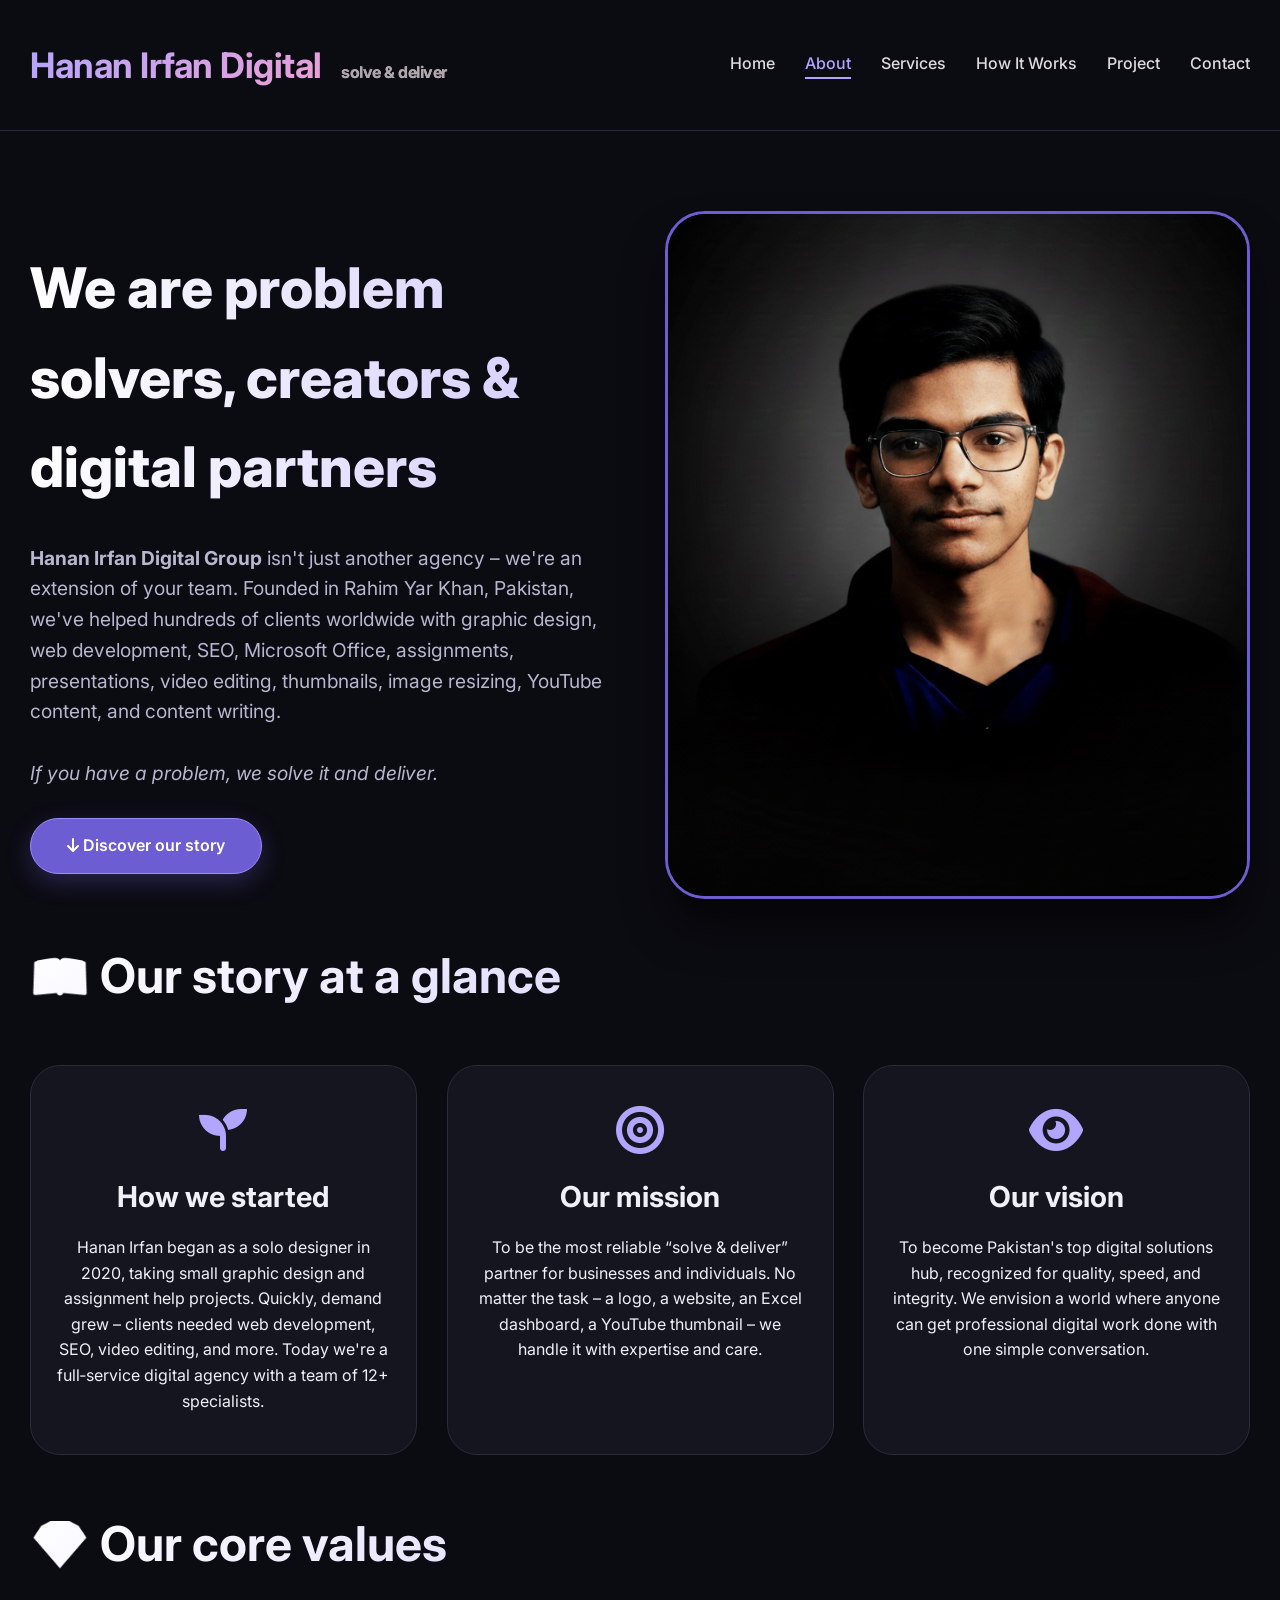
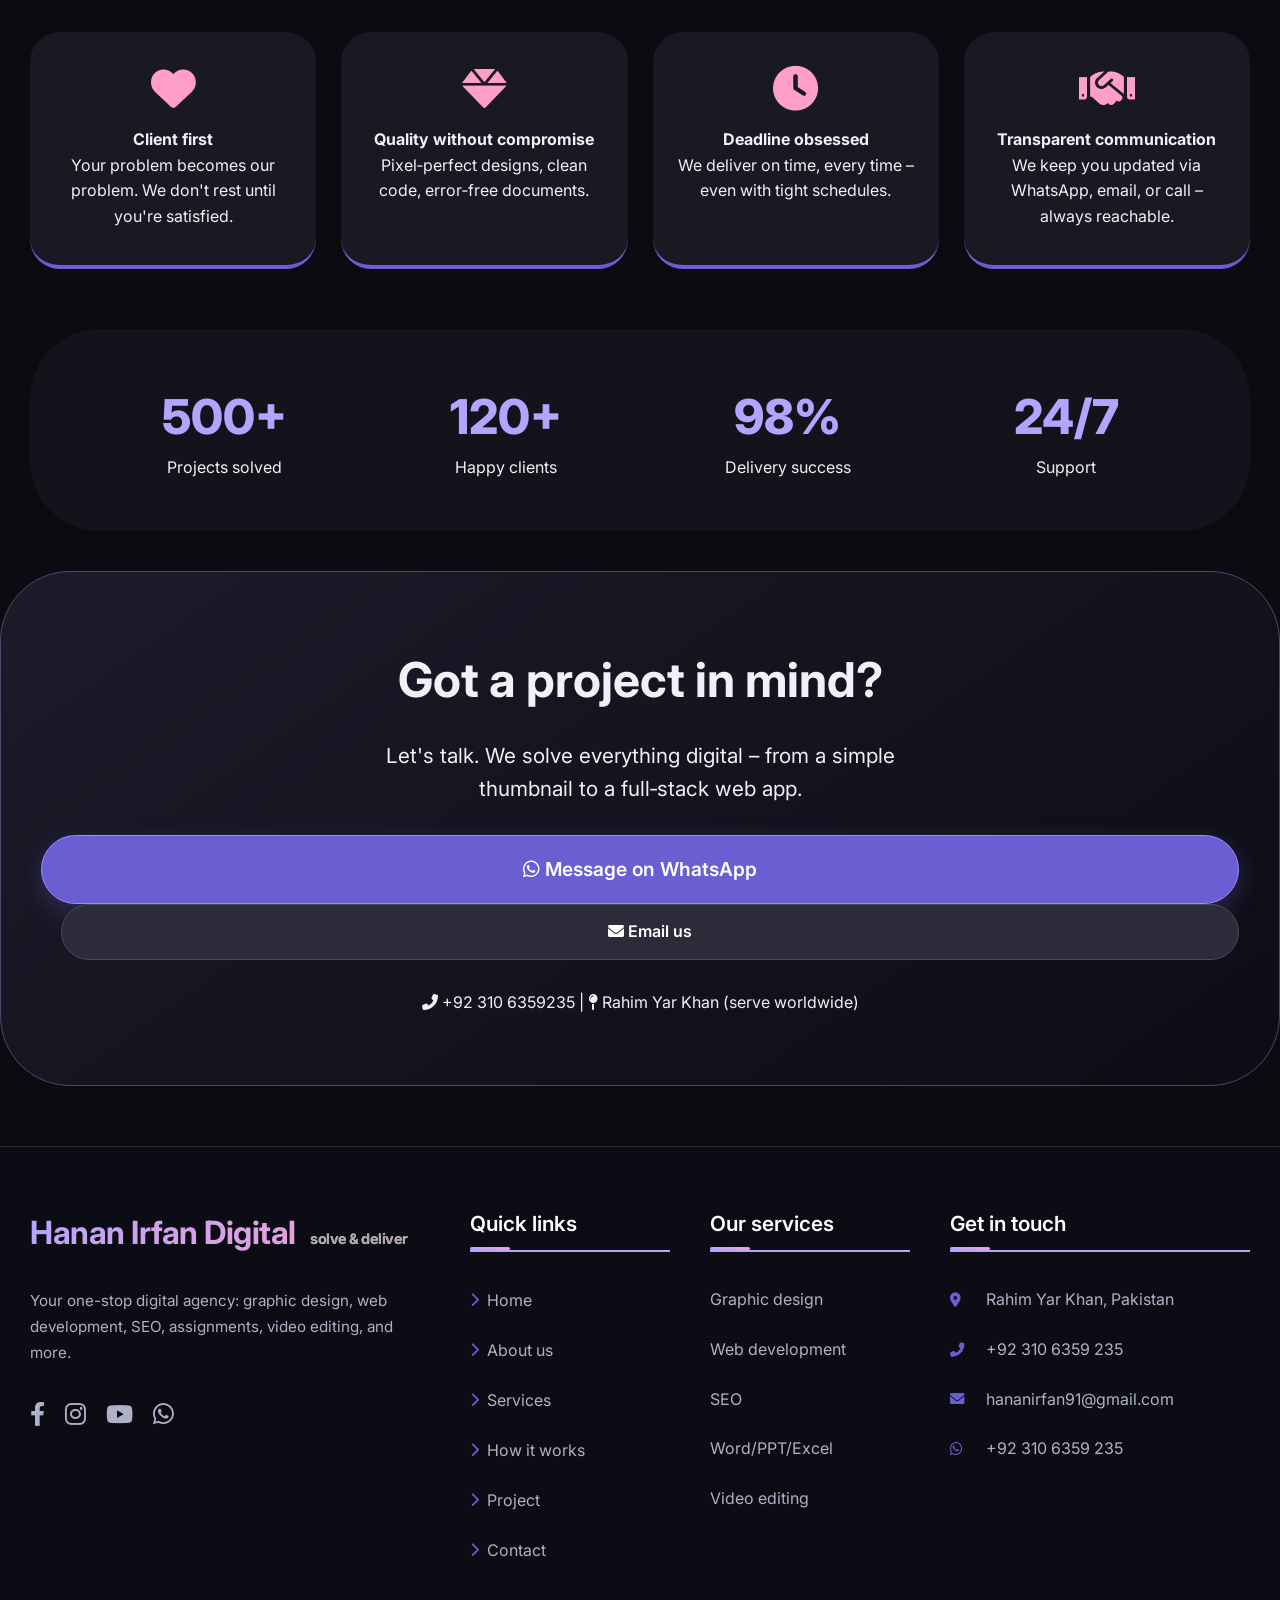
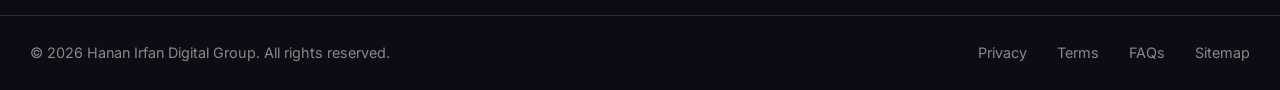
==== aboutuspge.html @ b43d5fdb "deploy to github" ====
<!DOCTYPE html>
<html lang="en">
<head>
  <meta charset="UTF-8">
  <meta name="viewport" content="width=device-width, initial-scale=1.0">
  <title>About Us – Hanan Irfan Digital Group | We Solve & Deliver</title>
  <!-- Font Awesome 6 (free) -->
  <link rel="stylesheet" href="https://cdnjs.cloudflare.com/ajax/libs/font-awesome/6.0.0-beta3/css/all.min.css">
  <!-- Google Fonts: Inter modern -->
  <link href="https://fonts.googleapis.com/css2?family=Inter:opsz,wght@14..32,300;14..32,400;14..32,500;14..32,600;14..32,700;14..32,800&display=swap" rel="stylesheet">
  <!-- AOS (animate on scroll) -->
  <link href="https://unpkg.com/aos@2.3.1/dist/aos.css" rel="stylesheet">
  <!-- in the <head> section of EVERY page -->
<link rel="stylesheet" href="css/style.css">
<meta property="og:title" content="About Us – Hanan Irfan Digital Group">
<meta property="og:description" content="Learn about our journey, mission, and team. We're a Pakistan-based digital agency solving problems since 2020. Based in Rahim Yar Khan, serving clients worldwide.">
<meta property="og:url" content="https://hidigitalgroup.vercel.app/aboutuspge.html">
<meta name="twitter:title" content="About Us – Hanan Irfan Digital Group">
<meta name="twitter:description" content="Learn about our journey, mission, and team. We're a Pakistan-based digital agency solving problems since 2020.">
  <style>
    * {
      margin: 0;
      padding: 0;
      box-sizing: border-box;
    }
    body {
      font-family: 'Inter', sans-serif;
      background: #0b0b12;
      color: #f0f0f7;
      line-height: 1.6;
      overflow-x: hidden;
    }
    .container {
      max-width: 1280px;
      margin: 0 auto;
      padding: 0 30px;
    }
    /* simple header (consistent with homepage) */
    .site-header {
      padding: 25px 0;
      border-bottom: 1px solid #2a2a36;
      background: #0b0b12;
    }
    .logo {
      font-size: 2.2rem;
      font-weight: 700;
      background: linear-gradient(145deg, #b2a5ff, #ff9ec7);
      -webkit-background-clip: text;
      -webkit-text-fill-color: transparent;
      letter-spacing: -0.5px;
    }
    .logo span {
      font-size: 1rem;
      color: #aaa;
      margin-left: 12px;
      background: none;
      -webkit-text-fill-color: #aaa;
    }
    .btn {
      display: inline-block;
      background: #2b2b3a;
      border: 1px solid #4a4a60;
      padding: 14px 36px;
      border-radius: 60px;
      font-weight: 600;
      text-decoration: none;
      color: white;
      transition: all 0.3s;
    }
    .btn-primary {
      background: #6c5dd3;
      border-color: #9b8cff;
      box-shadow: 0 8px 24px rgba(108, 93, 211, 0.3);
    }
    .btn-primary:hover {
      background: #5849b8;
      transform: translateY(-5px);
      box-shadow: 0 16px 32px rgba(108, 93, 211, 0.5);
    }
    .section-title {
      font-size: 3rem;
      font-weight: 700;
      margin-bottom: 25px;
      background: linear-gradient(145deg, #ffffff, #c0b7ff);
      -webkit-background-clip: text;
      -webkit-text-fill-color: transparent;
      line-height: 1.2;
    }
    .section-sub {
      color: #b0b0c8;
      font-size: 1.2rem;
      max-width: 700px;
      margin-bottom: 50px;
    }
    /* about hero / intro */
    .about-hero {
      padding: 80px 0 40px;
      display: grid;
      grid-template-columns: 1fr 1fr;
      gap: 50px;
      align-items: center;
    }
    .about-hero h1 {
      font-size: 3.5rem;
      font-weight: 800;
      background: linear-gradient(to right, #ffffff, #d2c9ff);
      -webkit-background-clip: text;
      -webkit-text-fill-color: transparent;
    }
    .about-hero p {
      font-size: 1.2rem;
      color: #b7b7d0;
      margin: 30px 0;
    }
    .about-image img {
      width: 100%;
      border-radius: 40px;
      border: 3px solid #6c5dd3;
      box-shadow: 0 30px 40px #00000080;
    }
    /* story / mission grid */
    .story-grid {
      display: grid;
      grid-template-columns: repeat(3, 1fr);
      gap: 30px;
      margin: 60px 0;
    }
    .story-card {
      background: #15151f;
      border-radius: 30px;
      padding: 40px 25px;
      border: 1px solid #2b2b3a;
      transition: 0.3s;
      text-align: center;
    }
    .story-card:hover {
      border-color: #8a76ff;
      transform: translateY(-10px);
    }
    .story-card i {
      font-size: 3rem;
      color: #b2a5ff;
      margin-bottom: 20px;
    }
    .story-card h3 {
      font-size: 1.8rem;
      margin-bottom: 15px;
    }
    /* team section (your pictures) */
    .team-grid {
      display: grid;
      grid-template-columns: repeat(4, 1fr);
      gap: 25px;
      margin: 50px 0;
    }
    .team-member {
      background: #13131c;
      border-radius: 40px;
      padding: 30px 20px;
      text-align: center;
      border: 1px solid #333344;
    }
    .team-member img {
      width: 160px;
      height: 160px;
      border-radius: 50%;
      object-fit: cover;
      border: 4px solid #6c5dd3;
      margin-bottom: 20px;
    }
    .team-member h4 {
      font-size: 1.5rem;
      margin-bottom: 5px;
    }
    .team-member p {
      color: #b2a5ff;
      font-weight: 500;
    }
    .badge {
      background: #2b2b3a;
      padding: 6px 16px;
      border-radius: 40px;
      font-size: 0.9rem;
      display: inline-block;
      margin-top: 12px;
    }
    /* values / why us (4 pillars) */
    .values-grid {
      display: grid;
      grid-template-columns: repeat(4, 1fr);
      gap: 25px;
      margin: 60px 0;
    }
    .value-item {
      background: #191924;
      border-radius: 30px;
      padding: 35px 20px;
      text-align: center;
      border-bottom: 4px solid #6c5dd3;
    }
    .value-item i {
      font-size: 2.8rem;
      color: #ff9ec7;
      margin-bottom: 15px;
    }
    /* cta banner */
    .cta-banner {
      background: linear-gradient(145deg, #1b1b2a, #0d0d16);
      border-radius: 70px;
      padding: 70px 40px;
      text-align: center;
      margin: 60px  10;
      display: grid;
      
      border: 1px solid #4b4b6a;
    }
    .footer {
      border-top: 1px solid #2a2a38;
      padding: 40px 0;
      text-align: center;
      color: #888;
    }
    /* floating animation */
    .floating {
      animation: float 4s ease-in-out infinite;
    }
    @keyframes float {
      0% { transform: translateY(0); }
      50% { transform: translateY(-10px); }
      100% { transform: translateY(0); }
    }
    /* responsive */
    @media (max-width: 1000px) {
      .about-hero { grid-template-columns: 1fr; }
      .story-grid, .team-grid, .values-grid {
        grid-template-columns: repeat(2, 1fr);
      }
    }
    @media (max-width: 700px) {
      .story-grid, .team-grid, .values-grid {
        grid-template-columns: 1fr;
      }
      .about-hero h1 { font-size: 2.8rem; }
    }
     /* ===== PROFESSIONAL FOOTER STYLES (copy this to all pages) ===== */
    .site-footer {
      background: #0c0c15;
      border-top: 1px solid #2a2a3a;
      color: #e0e0f0;
      font-family: 'Inter', sans-serif;
    }
    .footer-main {
      max-width: 1280px;
      margin: 0 auto;
      padding: 60px 30px 40px;
      display: grid;
      grid-template-columns: 2fr 1fr 1fr 1.5fr;
      gap: 40px;
    }
    /* footer columns */
    .footer-col {
      display: flex;
      flex-direction: column;
      gap: 20px;
    }
    .footer-logo {
      font-size: 2rem;
      font-weight: 700;
      background: linear-gradient(145deg, #b2a5ff, #ff9ec7);
      -webkit-background-clip: text;
      -webkit-text-fill-color: transparent;
      letter-spacing: -0.5px;
      margin-bottom: 10px;
    }
    .footer-logo span {
      font-size: 0.9rem;
      color: #aaa;
      margin-left: 8px;
      background: none;
      -webkit-text-fill-color: #aaa;
    }
    .footer-about {
      color: #b0b0c8;
      line-height: 1.7;
      font-size: 0.95rem;
    }
    .footer-social {
      display: flex;
      gap: 20px;
      margin-top: 10px;
    }
    .footer-social a {
      color: #b0b0c8;
      font-size: 1.5rem;
      transition: 0.3s;
    }
    .footer-social a:hover {
      color: #b2a5ff;
      transform: translateY(-5px);
    }
    .footer-col h4 {
      font-size: 1.3rem;
      font-weight: 600;
      margin-bottom: 15px;
      color: #ffffff;
      position: relative;
      padding-bottom: 10px;
    }
    .footer-col h4::after {
      content: '';
      position: absolute;
      bottom: 0;
      left: 0;
      width: 40px;
      height: 3px;
      background: linear-gradient(90deg, #b2a5ff, #ff9ec7);
      border-radius: 3px;
    }
    .footer-col ul {
      list-style: none;
      display: flex;
      flex-direction: column;
      gap: 12px;
    }
    .footer-col ul li a {
      color: #b0b0c8;
      text-decoration: none;
      transition: 0.3s;
      display: inline-flex;
      align-items: center;
      gap: 8px;
    }
    .footer-col ul li a:hover {
      color: #b2a5ff;
      transform: translateX(5px);
    }
    .footer-col ul li i {
      color: #6c5dd3;
      font-size: 0.9rem;
    }
    .contact-info li {
      display: flex;
      align-items: center;
      gap: 12px;
      color: #b0b0c8;
      margin-bottom: 15px;
    }
    .contact-info li i {
      width: 24px;
      color: #b2a5ff;
      font-size: 1.2rem;
    }
    .newsletter {
      margin-top: 10px;
    }
    .newsletter p {
      color: #b0b0c8;
      margin-bottom: 15px;
      font-size: 0.95rem;
    }
    .newsletter-form {
      display: flex;
      flex-direction: column;
      gap: 10px;
    }
    .newsletter-form input {
      padding: 14px 18px;
      background: #20202b;
      border: 1px solid #3a3a4a;
      border-radius: 50px;
      color: white;
      font-family: 'Inter', sans-serif;
      outline: none;
    }
    .newsletter-form input:focus {
      border-color: #6c5dd3;
    }
    .newsletter-form button {
      padding: 14px 18px;
      background: #6c5dd3;
      border: none;
      border-radius: 50px;
      color: white;
      font-weight: 600;
      cursor: pointer;
      transition: 0.3s;
    }
    .newsletter-form button:hover {
      background: #5849b8;
      transform: translateY(-3px);
    }
    /* footer bottom */
    .footer-bottom {
      max-width: 1280px;
      margin: 0 auto;
      padding: 25px 30px;
      border-top: 1px solid #2a2a38;
      display: flex;
      flex-wrap: wrap;
      justify-content: space-between;
      align-items: center;
      color: #888;
      font-size: 0.9rem;
    }
    .footer-bottom-links {
      display: flex;
      gap: 30px;
    }
    .footer-bottom-links a {
      color: #888;
      text-decoration: none;
      transition: 0.3s;
    }
    .footer-bottom-links a:hover {
      color: #b2a5ff;
    }
    .payment-methods i {
      font-size: 1.8rem;
      margin-left: 15px;
      color: #b0b0c8;
    }
    /* responsive */
    @media (max-width: 1000px) {
      .footer-main {
        grid-template-columns: 1fr 1fr;
        gap: 40px 30px;
      }
    }
    @media (max-width: 700px) {
      .footer-main {
        grid-template-columns: 1fr;
      }
      .footer-bottom {
        flex-direction: column;
        gap: 15px;
        text-align: center;
      }
      .footer-bottom-links {
        flex-wrap: wrap;
        justify-content: center;
      }
    }
  </style>
    <!-- OR for PNG file -->
    <link rel="icon" type="image/png" href="favicon.ico.png">
 <!-- CANONICAL TAG - Add this -->
  <link rel="canonical" href="https://hidigitalgroup.vercel.app/aboutuspge.html">
  
</head>
<body>
  <!-- ===== SHARED HEADER - PASTE ON ALL PAGES ===== -->
<header class="site-header">
  <div class="container">
    <div class="header-inner">
      <div class="logo">Hanan Irfan Digital <span>solve & deliver</span></div>
      
      <!-- desktop navigation -->
      <nav class="desktop-nav">
        <a href="index.html" class="nav-link">Home</a>
        <a href="aboutuspge.html" class="nav-link">About</a>
        <a href="service.html" class="nav-link">Services</a>
        <a href="howitworks.html" class="nav-link">How It Works</a>
        <a href="projects.html" class="nav-link">Project</a>
        <a href="contact.html" class="nav-link">Contact</a>
      </nav>

      <!-- mobile hamburger -->
      <div class="hamburger" onclick="toggleMenu()">
        <i class="fas fa-bars"></i>
      </div>
    </div>

    <!-- mobile navigation (hidden by default) -->
    <div class="mobile-nav" id="mobileNav">
     <a href="index.htm" class="nav-link">Home</a>
        <a href="aboutuspge.html" class="nav-link">About</a>
        <a href="service.html" class="nav-link">Services</a>
        <a href="howitworks.html" class="nav-link">How It Works</a>
        <a href="projects.html" class="nav-link">Project</a>
        <a href="contact.html" class="nav-link">Contact</a>
    </div>
  </div>
</header>

  <!-- ===== ABOUT HERO SECTION ===== -->
  <section class="container">
    <div class="about-hero">
      <div data-aos="fade-right" data-aos-duration="1000">
        <h1>We are problem solvers, creators & digital partners</h1>
        <p><strong>Hanan Irfan Digital Group</strong> isn't just another agency – we're an extension of your team. Founded in Rahim Yar Khan, Pakistan, we've helped hundreds of clients worldwide with graphic design, web development, SEO, Microsoft Office, assignments, presentations, video editing, thumbnails, image resizing, YouTube content, and content writing. <br><br> <em>If you have a problem, we solve it and deliver.</em></p>
        <a href="#story" class="btn btn-primary"><i class="fas fa-arrow-down"></i> Discover our story</a>
      </div>
      <div data-aos="fade-left" data-aos-duration="1200" class="about-image floating">
        <!-- replace with your actual team photo -->
        <img src="favicon.png" alt="Hanan Irfan Digital team – solving problems">
      </div>
    </div>
  </section>

  <!-- ===== OUR STORY / MISSION / VISION (3 cards) ===== -->
  <section id="story" class="container">
    <h2 class="section-title" data-aos="zoom-in">📖 Our story at a glance</h2>
    <div class="story-grid">
      <div class="story-card" data-aos="flip-left">
        <i class="fas fa-seedling"></i>
        <h3>How we started</h3>
        <p>Hanan Irfan began as a solo designer in 2020, taking small graphic design and assignment help projects. Quickly, demand grew – clients needed web development, SEO, video editing, and more. Today we're a full‑service digital agency with a team of 12+ specialists.</p>
      </div>
      <div class="story-card" data-aos="flip-left" data-aos-delay="100">
        <i class="fas fa-bullseye"></i>
        <h3>Our mission</h3>
        <p>To be the most reliable “solve & deliver” partner for businesses and individuals. No matter the task – a logo, a website, an Excel dashboard, a YouTube thumbnail – we handle it with expertise and care.</p>
      </div>
      <div class="story-card" data-aos="flip-left" data-aos-delay="200">
        <i class="fas fa-eye"></i>
        <h3>Our vision</h3>
        <p>To become Pakistan's top digital solutions hub, recognized for quality, speed, and integrity. We envision a world where anyone can get professional digital work done with one simple conversation.</p>
      </div>
    </div>
  </section>

 

  <!-- ===== OUR VALUES (why people trust us) ===== -->
  <section class="container">
    <h2 class="section-title" data-aos="zoom-in">💎 Our core values</h2>
    <div class="values-grid">
      <div class="value-item" data-aos="fade-up">
        <i class="fas fa-heart"></i>
        <h4>Client first</h4>
        <p>Your problem becomes our problem. We don't rest until you're satisfied.</p>
      </div>
      <div class="value-item" data-aos="fade-up" data-aos-delay="100">
        <i class="fas fa-gem"></i>
        <h4>Quality without compromise</h4>
        <p>Pixel‑perfect designs, clean code, error‑free documents.</p>
      </div>
      <div class="value-item" data-aos="fade-up" data-aos-delay="200">
        <i class="fas fa-clock"></i>
        <h4>Deadline obsessed</h4>
        <p>We deliver on time, every time – even with tight schedules.</p>
      </div>
      <div class="value-item" data-aos="fade-up" data-aos-delay="300">
        <i class="fas fa-handshake"></i>
        <h4>Transparent communication</h4>
        <p>We keep you updated via WhatsApp, email, or call – always reachable.</p>
      </div>
    </div>
  </section>

  <!-- ===== STATS / ACHIEVEMENTS ===== -->
  <section class="container">
    <div style="display: flex; justify-content: space-around; flex-wrap: wrap; background: #13131c; border-radius: 70px; padding: 50px; margin: 40px 0;" data-aos="zoom-in">
      <div style="text-align:center;"><span style="font-size:3rem; font-weight:800; color:#b2a5ff;">500+</span><p>Projects solved</p></div>
      <div style="text-align:center;"><span style="font-size:3rem; font-weight:800; color:#b2a5ff;">120+</span><p>Happy clients</p></div>
      <div style="text-align:center;"><span style="font-size:3rem; font-weight:800; color:#b2a5ff;">98%</span><p>Delivery success</p></div>
      <div style="text-align:center;"><span style="font-size:3rem; font-weight:800; color:#b2a5ff;">24/7</span><p>Support</p></div>
    </div>
  </section>

  <!-- ===== CONTACT / GET IN TOUCH BANNER ===== -->
  <section class="container cta-banner" data-aos="flip-up">
    <h2 style="font-size: 3rem; margin-bottom:20px;">Got a project in mind?</h2>
    <p style="font-size:1.3rem; max-width:600px; margin:0 auto 30px;">Let's talk. We solve everything digital – from a simple thumbnail to a full‑stack web app.</p>
    <a href="https://api.whatsapp.com/send/?phone=923106359235&text&type=phone_number&app_absent=0" class="btn btn-primary" style="font-size:1.2rem; padding:18px 50px;"><i class="fab fa-whatsapp"></i> Message on WhatsApp</a>
    <a href="mailto:hananirfan91@gmail.com" class="btn btn-outline" style="margin-left:20px;"><i class="fas fa-envelope"></i> Email us</a>
    <p style="margin-top:30px;"><i class="fas fa-phone-alt"></i> +92 310 6359235  |  <i class="fas fa-map-pin"></i> Rahim Yar Khan (serve worldwide)</p>
  </section>

<!-- ===== SHARED FOOTER - PASTE ON ALL PAGES ===== -->
<footer class="site-footer">
  <div class="footer-main">
    <!-- column 1: logo + about -->
    <div class="footer-col">
      <div class="footer-logo">Hanan Irfan Digital <span>solve & deliver</span></div>
      <p class="footer-about">
        Your one-stop digital agency: graphic design, web development, SEO, assignments, video editing, and more.
      </p>
      <div class="footer-social">
        <a href="https://facebook.com/HananIrfan001"><i class="fab fa-facebook-f"></i></a>
        <a href="https://instagram.com/tearswithhanan/"><i class="fab fa-instagram"></i></a>
        <a href="https://www.youtube.com/@ancientmystery-0"><i class="fab fa-youtube"></i></a>
        <a href="https://api.whatsapp.com/send/?phone=923106359235&text&type=phone_number&app_absent=0"><i class="fab fa-whatsapp"></i></a>
      </div>
    </div>

    <!-- column 2: quick links -->
    <div class="footer-col">
      <h4>Quick links</h4>
      <ul>
        <li><a href="index.html"><i class="fas fa-chevron-right"></i> Home</a></li>
        <li><a href="aboutuspge.html"><i class="fas fa-chevron-right"></i> About us</a></li>
        <li><a href="service.html"><i class="fas fa-chevron-right"></i> Services</a></li>
        <li><a href="howitworks.html"><i class="fas fa-chevron-right"></i> How it works</a></li>
        <li><a href="projects.html"><i class="fas fa-chevron-right"></i> Project</a></li>
        
        <li><a href="contact.html"><i class="fas fa-chevron-right"></i> Contact</a></li>
      </ul>
    </div>

    <!-- column 3: services -->
    <div class="footer-col">
      <h4>Our services</h4>
      <ul>
        <li><a href="service.html">Graphic design</a></li>
        <li><a href="service.html">Web development</a></li>
        <li><a href="service.html">SEO</a></li>
        <li><a href="service.html">Word/PPT/Excel</a></li>
        <li><a href="service.html">Video editing</a></li>
      </ul>
    </div>

    <!-- column 4: contact -->
    <div class="footer-col">
      <h4>Get in touch</h4>
      <ul class="contact-info">
        <li><i class="fas fa-map-marker-alt"></i> Rahim Yar Khan, Pakistan</li>
        <li><i class="fas fa-phone-alt"></i> +92 310 6359 235</li>
        <li><i class="fas fa-envelope"></i> hananirfan91@gmail.com</li>
        <li><i class="fab fa-whatsapp"></i> +92 310 6359 235</li>
      </ul>
    </div>
  </div>

  <div class="footer-bottom">
    <div class="copyright">
      © 2026 Hanan Irfan Digital Group. All rights reserved.
    </div>
    <div class="footer-bottom-links">
      <a href="privacy.html">Privacy</a>
      <a href="terms.html">Terms</a>
      <a href="faq.html">FAQs</a>
      <a href="sitemap.html">Sitemap</a>
    </div>
  </div>
</footer>
  <!-- AOS script -->
  <script src="https://unpkg.com/aos@2.3.1/dist/aos.js"></script>
  <script>
    AOS.init({
      duration: 800,
      once: true,
      offset: 120,
    });
  </script>
  <!-- smooth scroll for internal anchors (if any) -->
  <script>
    document.querySelectorAll('a[href^="#"]').forEach(anchor => {
      anchor.addEventListener('click', function(e) {
        e.preventDefault();
        const target = document.querySelector(this.getAttribute('href'));
        if(target) target.scrollIntoView({behavior:'smooth'});
      });
    });
       
    document.querySelector('.newsletter-form button')?.addEventListener('click', function() {
      alert('Newsletter subscription would be connected to your email service. Thanks!');
    });
  </script>
  <script type="application/ld+json">
{
  "@context": "https://schema.org",
  "@type": "LocalBusiness",
  "name": "Hanan Irfan Digital Group",
  "image": "https://hidigitalgroup.vercel.app/og-image.png",
  "address": {
    "@type": "PostalAddress",
    "streetAddress": "Abu Dhabi Road",
    "addressLocality": "Rahim Yar Khan",
    "addressRegion": "Punjab",
    "addressCountry": "PK"
  },
  "telephone": "+92 310 6359235",
  "openingHours": "Mo-Sa 09:00-23:00",
  "sameAs": [
    "https://facebook.com/HananIrfan001",
    "https://instagram.com/tearswithhanan/",
    "https://www.youtube.com/@ancientmystery-0"
  ]
}
</script>
  <script src="main.js"></script>
</body>
</html>
---- css/style.css ----
/* ===== css/style.css ===== */
* {
  margin: 0;
  padding: 0;
  box-sizing: border-box;
}
body {
  font-family: 'Inter', sans-serif;
  background: #0b0b12;
  color: #f0f0f7;
  line-height: 1.6;
}
.container {
  max-width: 1280px;
  margin: 0 auto;
  padding: 0 30px;
}

/* ===== HEADER STYLES ===== */
.site-header {
  background: #0c0c15;
  border-bottom: 1px solid #2a2a3a;
  position: sticky;
  top: 0;
  z-index: 1000;
}
.header-inner {
  display: flex;
  justify-content: space-between;
  align-items: center;
  height: 80px;
}
.logo {
  font-size: 2rem;
  font-weight: 700;
  background: linear-gradient(145deg, #b2a5ff, #ff9ec7);
  -webkit-background-clip: text;
  -webkit-text-fill-color: transparent;
}
.logo span {
  font-size: 0.9rem;
  color: #aaa;
  -webkit-text-fill-color: #aaa;
}
.desktop-nav {
  display: flex;
  gap: 30px;
}
.desktop-nav a {
  color: #ddd;
  text-decoration: none;
  font-weight: 500;
  transition: 0.3s;
}
.desktop-nav a:hover {
  color: #b2a5ff;
}
.desktop-nav a.active {
  color: #b2a5ff;
  border-bottom: 2px solid #b2a5ff;
}
.hamburger {
  display: none;
  font-size: 2rem;
  cursor: pointer;
  color: #b2a5ff;
}
.mobile-nav {
  display: none;
  flex-direction: column;
  background: #151520;
  padding: 20px;
  border-radius: 20px;
  margin-bottom: 20px;
}
.mobile-nav a {
  color: #ddd;
  text-decoration: none;
  padding: 15px;
  border-bottom: 1px solid #2a2a3a;
}
.mobile-nav a:last-child {
  border-bottom: none;
}

/* ===== FOOTER STYLES ===== */
.site-footer {
  background: #0c0c15;
  border-top: 1px solid #2a2a3a;
  margin-top: 60px;
}
.footer-main {
  max-width: 1280px;
  margin: 0 auto;
  padding: 60px 30px 40px;
  display: grid;
  grid-template-columns: 2fr 1fr 1fr 1.5fr;
  gap: 40px;
}
.footer-col {
  display: flex;
  flex-direction: column;
  gap: 20px;
}
.footer-logo {
  font-size: 1.8rem;
  font-weight: 700;
  background: linear-gradient(145deg, #b2a5ff, #ff9ec7);
  -webkit-background-clip: text;
  -webkit-text-fill-color: transparent;
}
.footer-about {
  color: #b0b0c8;
  line-height: 1.7;
}
.footer-social {
  display: flex;
  gap: 20px;
}
.footer-social a {
  color: #b0b0c8;
  font-size: 1.5rem;
  transition: 0.3s;
}
.footer-social a:hover {
  color: #b2a5ff;
  transform: translateY(-5px);
}
.footer-col h4 {
  font-size: 1.3rem;
  color: #fff;
  margin-bottom: 15px;
  padding-bottom: 10px;
  border-bottom: 2px solid #b2a5ff;
}
.footer-col ul {
  list-style: none;
}
.footer-col ul li {
  margin-bottom: 12px;
}
.footer-col ul li a {
  color: #b0b0c8;
  text-decoration: none;
  transition: 0.3s;
}
.footer-col ul li a:hover {
  color: #b2a5ff;
  padding-left: 5px;
}
.contact-info li {
  display: flex;
  align-items: center;
  gap: 10px;
  color: #b0b0c8;
}
.contact-info i {
  color: #b2a5ff;
  width: 20px;
}
.footer-bottom {
  max-width: 1280px;
  margin: 0 auto;
  padding: 25px 30px;
  border-top: 1px solid #2a2a38;
  display: flex;
  justify-content: space-between;
  color: #888;
}
.footer-bottom-links {
  display: flex;
  gap: 30px;
}
.footer-bottom-links a {
  color: #888;
  text-decoration: none;
}
.footer-bottom-links a:hover {
  color: #b2a5ff;
}

/* ===== RESPONSIVE ===== */
@media (max-width: 1000px) {
  .footer-main {
    grid-template-columns: 1fr 1fr;
  }
}
@media (max-width: 800px) {
  .desktop-nav {
    display: none;
  }
  .hamburger {
    display: block;
  }
  .footer-main {
    grid-template-columns: 1fr;
  }
  .footer-bottom {
    flex-direction: column;
    gap: 15px;
    text-align: center;
  }
}
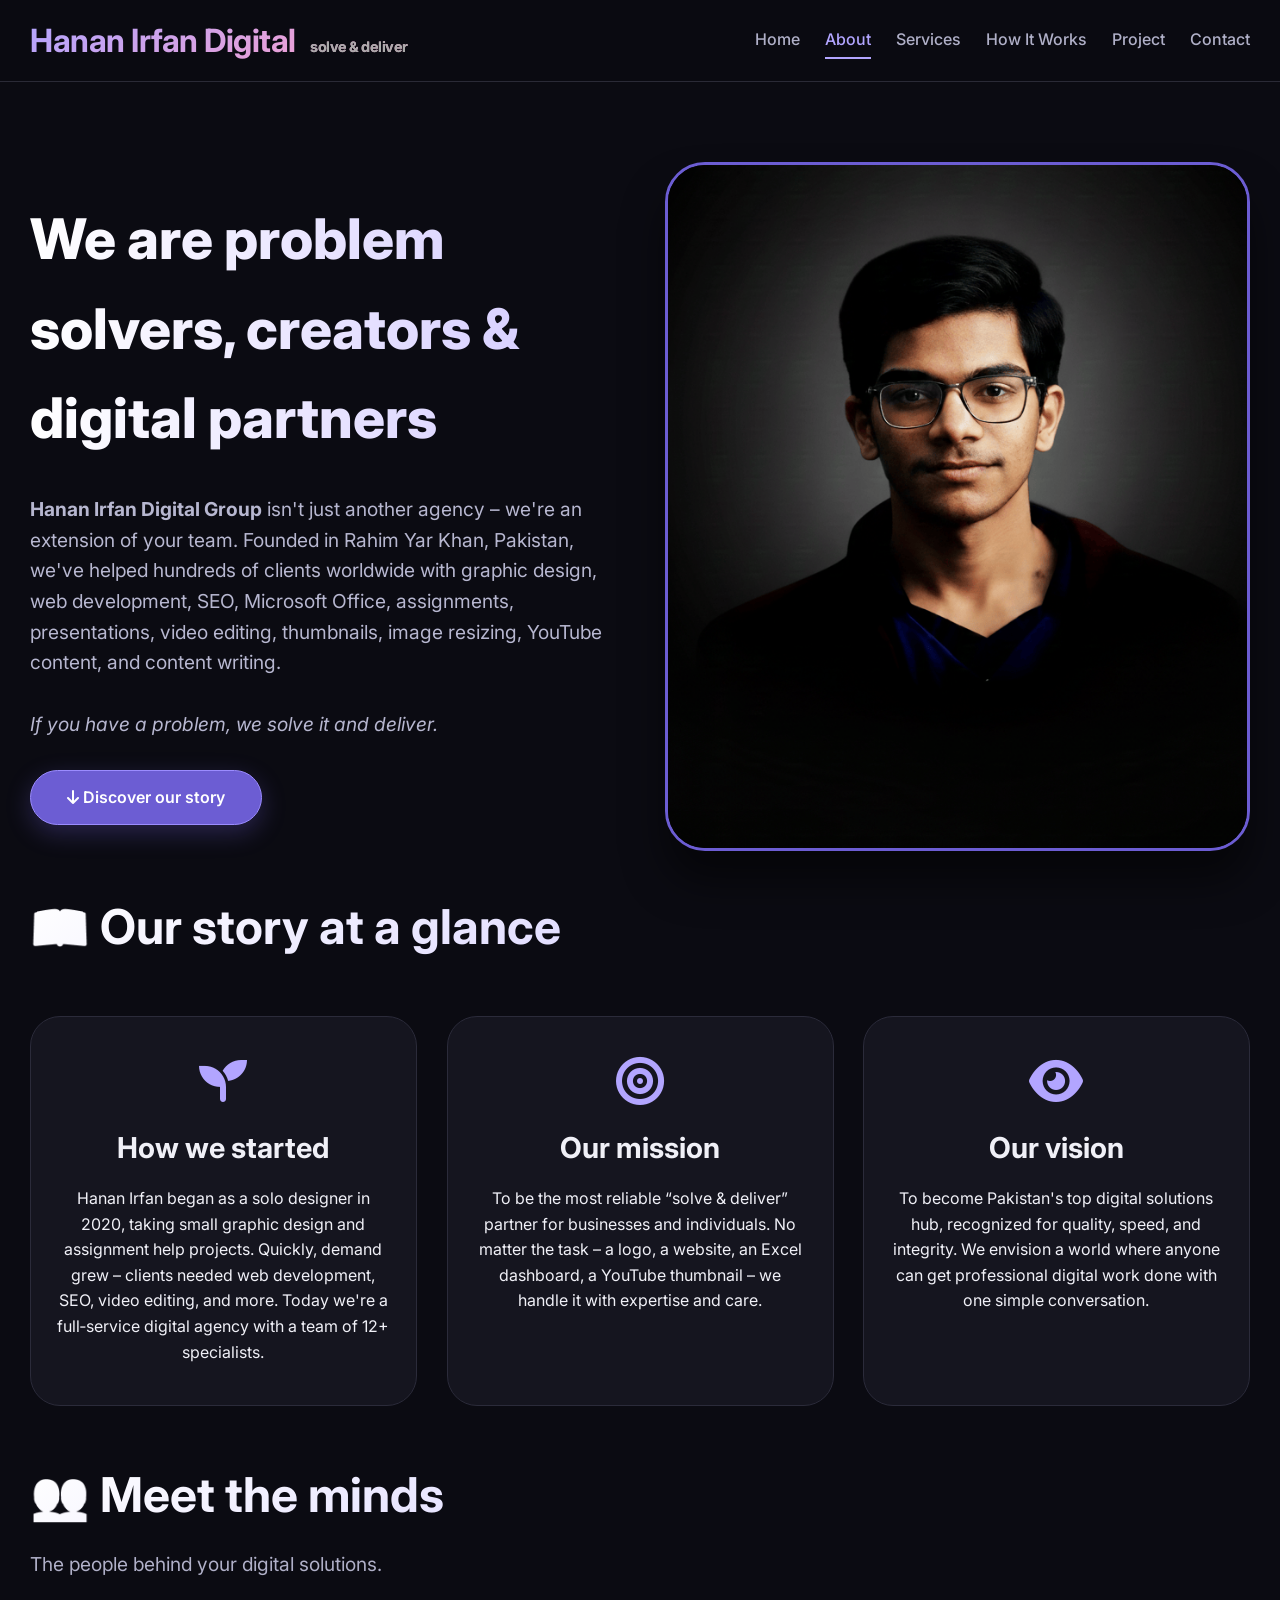
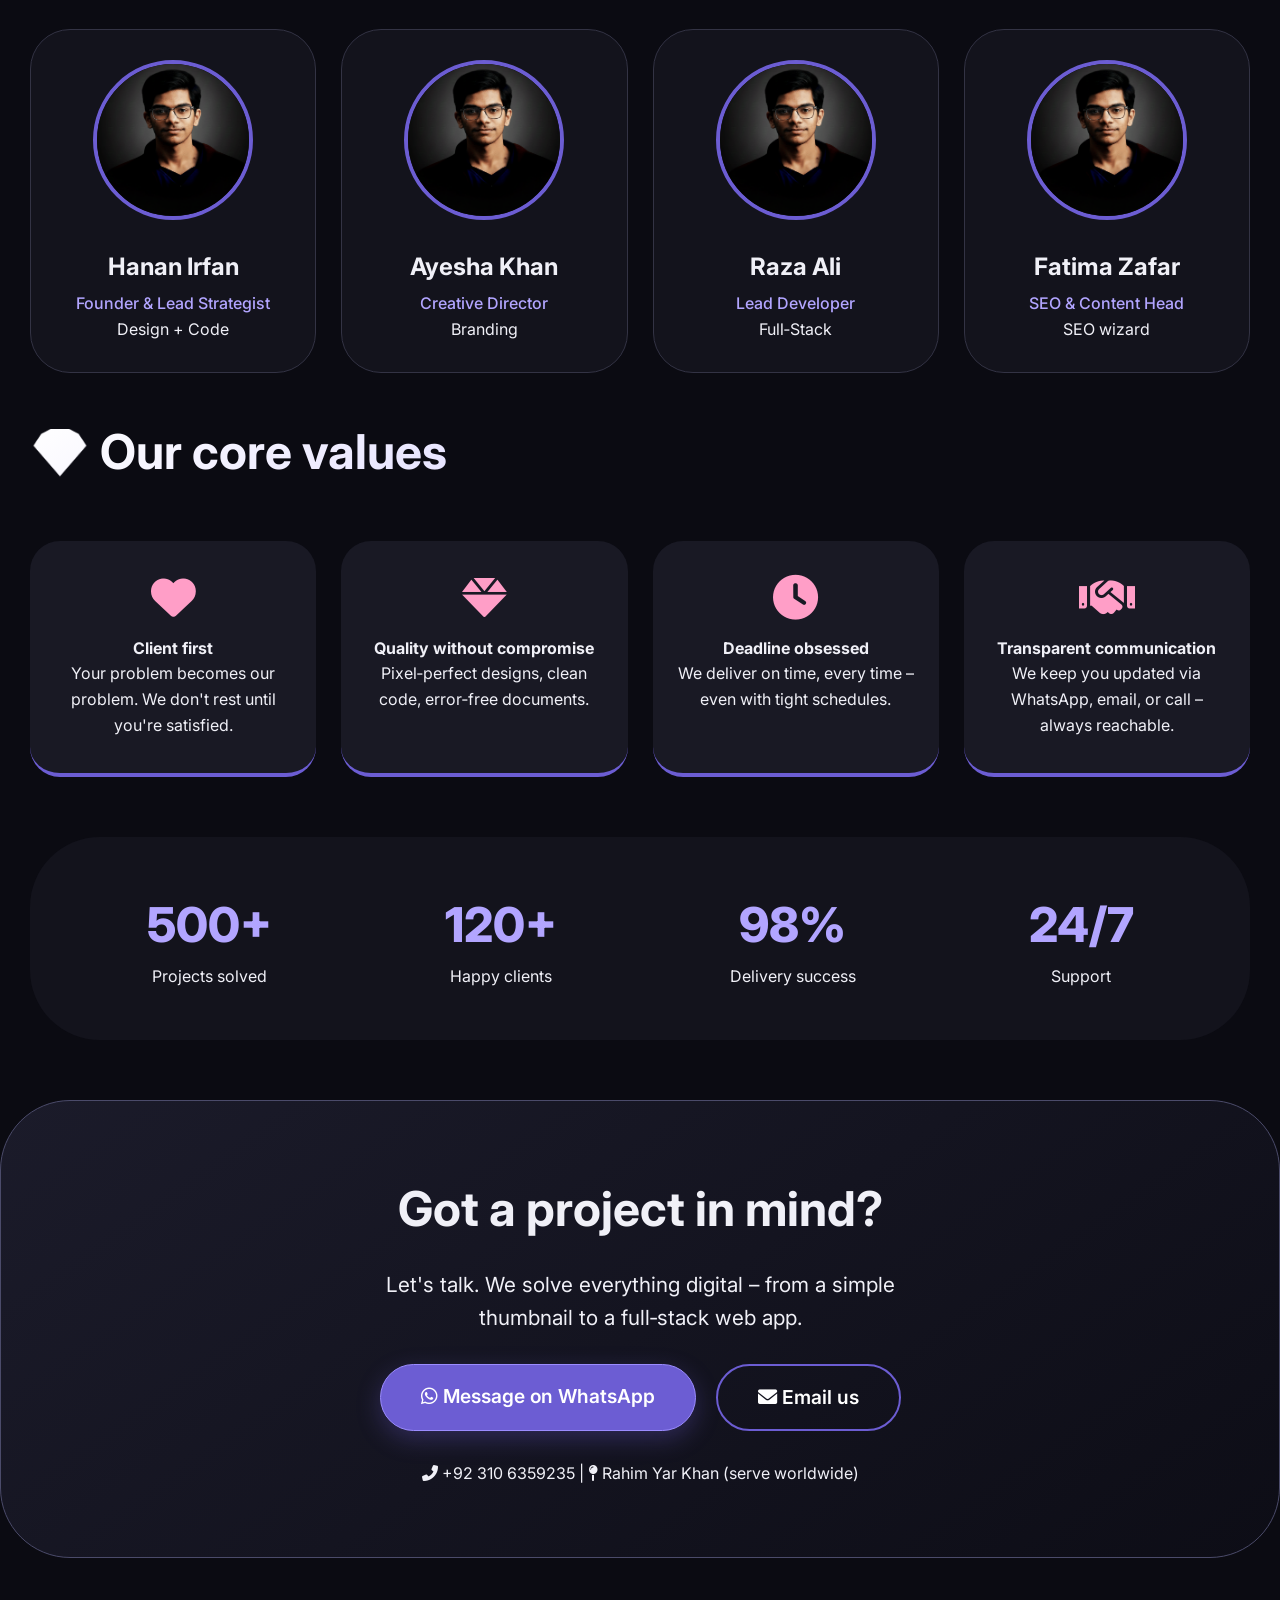
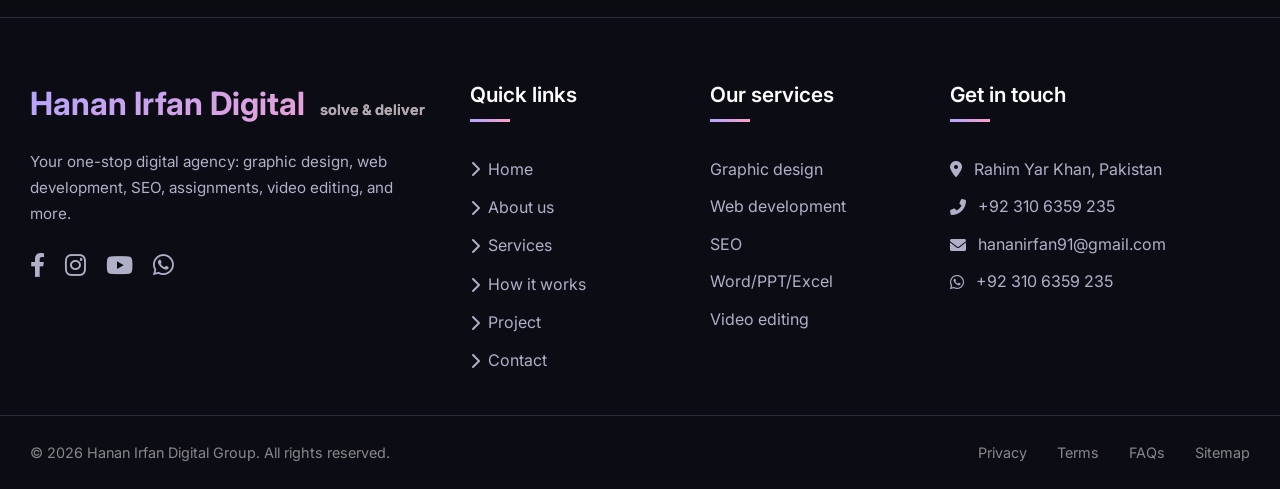
==== commit 4a1ab34a: "Update aboutuspge.html" ====
--- a/aboutuspge.html
+++ b/aboutuspge.html
@@ -3,21 +3,41 @@
 <head>
   <meta charset="UTF-8">
   <meta name="viewport" content="width=device-width, initial-scale=1.0">
-  <title>About Us – Hanan Irfan Digital Group | We Solve & Deliver</title>
-  <!-- Font Awesome 6 (free) -->
+  
+  <!-- PRIMARY SEO META TAGS (consolidated, keyword-rich) -->
+  <title>About Us – Hanan Irfan Digital Group | We Solve & Deliver Since 2020</title>
+  <meta name="description" content="Learn about Hanan Irfan Digital Group: a Pakistan-based digital agency solving problems since 2020. Graphic design, web development, SEO, assignments, video editing – we solve and deliver.">
+  <meta name="keywords" content="digital agency Pakistan, about Hanan Irfan, Rahim Yar Khan digital services, graphic design team, web development agency, SEO experts Pakistan, content writing services">
+  <meta name="author" content="Hanan Irfan Digital Group">
+  <meta name="robots" content="index, follow">
+  <link rel="canonical" href="https://hidigitalgroup.vercel.app/aboutuspge.html">
+
+  <!-- Font Awesome 6 -->
   <link rel="stylesheet" href="https://cdnjs.cloudflare.com/ajax/libs/font-awesome/6.0.0-beta3/css/all.min.css">
-  <!-- Google Fonts: Inter modern -->
+  <!-- Google Fonts: Inter -->
   <link href="https://fonts.googleapis.com/css2?family=Inter:opsz,wght@14..32,300;14..32,400;14..32,500;14..32,600;14..32,700;14..32,800&display=swap" rel="stylesheet">
   <!-- AOS (animate on scroll) -->
   <link href="https://unpkg.com/aos@2.3.1/dist/aos.css" rel="stylesheet">
-  <!-- in the <head> section of EVERY page -->
-<link rel="stylesheet" href="css/style.css">
-<meta property="og:title" content="About Us – Hanan Irfan Digital Group">
-<meta property="og:description" content="Learn about our journey, mission, and team. We're a Pakistan-based digital agency solving problems since 2020. Based in Rahim Yar Khan, serving clients worldwide.">
-<meta property="og:url" content="https://hidigitalgroup.vercel.app/aboutuspge.html">
-<meta name="twitter:title" content="About Us – Hanan Irfan Digital Group">
-<meta name="twitter:description" content="Learn about our journey, mission, and team. We're a Pakistan-based digital agency solving problems since 2020.">
+  
+  <!-- Open Graph / social (optimized) -->
+  <meta property="og:title" content="About Us – Hanan Irfan Digital Group | We Solve & Deliver">
+  <meta property="og:description" content="Learn about our journey, mission, and team. We're a Pakistan-based digital agency solving problems since 2020. Based in Rahim Yar Khan, serving clients worldwide.">
+  <meta property="og:url" content="https://hidigitalgroup.vercel.app/aboutuspge.html">
+  <meta property="og:type" content="website">
+  <meta property="og:image" content="https://hidigitalgroup.vercel.app/og-image.png">
+  <meta property="og:site_name" content="Hanan Irfan Digital Group">
+  <meta name="twitter:card" content="summary_large_image">
+  <meta name="twitter:title" content="About Us – Hanan Irfan Digital Group">
+  <meta name="twitter:description" content="Learn about our journey, mission, and team. We're a Pakistan-based digital agency solving problems since 2020.">
+  <meta name="twitter:image" content="https://hidigitalgroup.vercel.app/twitter-card.png">
+
+  <!-- Favicon -->
+  <link rel="icon" type="image/png" href="favicon.ico.png">
+  <link rel="apple-touch-icon" href="favicon.ico.png">
+
+  <!-- CSS (consolidated & improved) -->
   <style>
+    /* ---------- RESET / GLOBAL ---------- */
     * {
       margin: 0;
       padding: 0;
@@ -29,20 +49,34 @@
       color: #f0f0f7;
       line-height: 1.6;
       overflow-x: hidden;
+      scroll-behavior: smooth;
     }
     .container {
       max-width: 1280px;
       margin: 0 auto;
       padding: 0 30px;
     }
-    /* simple header (consistent with homepage) */
+    @media (max-width: 640px) {
+      .container { padding: 0 20px; }
+    }
+
+    /* ---------- HEADER (identical to index, with active link) ---------- */
     .site-header {
-      padding: 25px 0;
+      padding: 15px 0;
       border-bottom: 1px solid #2a2a36;
-      background: #0b0b12;
+      background: rgba(11, 11, 18, 0.98);
+      backdrop-filter: blur(6px);
+      position: sticky;
+      top: 0;
+      z-index: 1000;
+    }
+    .header-inner {
+      display: flex;
+      justify-content: space-between;
+      align-items: center;
     }
     .logo {
-      font-size: 2.2rem;
+      font-size: 2rem;
       font-weight: 700;
       background: linear-gradient(145deg, #b2a5ff, #ff9ec7);
       -webkit-background-clip: text;
@@ -50,12 +84,53 @@
       letter-spacing: -0.5px;
     }
     .logo span {
-      font-size: 1rem;
+      font-size: 0.9rem;
       color: #aaa;
-      margin-left: 12px;
+      margin-left: 8px;
       background: none;
       -webkit-text-fill-color: #aaa;
     }
+    .desktop-nav {
+      display: flex;
+      gap: 25px;
+      align-items: center;
+    }
+    .desktop-nav a {
+      color: #b0b0c8;
+      text-decoration: none;
+      font-weight: 500;
+      transition: 0.3s;
+      padding: 5px 0;
+      border-bottom: 2px solid transparent;
+    }
+    .desktop-nav a:hover, .desktop-nav a.active {
+      color: #b2a5ff;
+      border-bottom-color: #b2a5ff;
+    }
+    .hamburger {
+      display: none;
+      font-size: 1.8rem;
+      cursor: pointer;
+      color: #b2a5ff;
+    }
+    .mobile-nav {
+      display: none;
+      flex-direction: column;
+      background: #15151f;
+      padding: 20px;
+      border-radius: 20px;
+      margin-top: 15px;
+    }
+    .mobile-nav a {
+      color: #b0b0c8;
+      text-decoration: none;
+      padding: 15px;
+      border-bottom: 1px solid #2a2a3a;
+    }
+    .mobile-nav a:last-child { border-bottom: none; }
+    .mobile-nav a.active { color: #b2a5ff; }
+
+    /* ---------- BUTTONS / UTILS ---------- */
     .btn {
       display: inline-block;
       background: #2b2b3a;
@@ -77,8 +152,16 @@
       transform: translateY(-5px);
       box-shadow: 0 16px 32px rgba(108, 93, 211, 0.5);
     }
+    .btn-outline {
+      background: transparent;
+      border: 2px solid #6c5dd3;
+    }
+    .btn-outline:hover {
+      background: #6c5dd3;
+      transform: translateY(-5px);
+    }
     .section-title {
-      font-size: 3rem;
+      font-size: clamp(2.2rem, 6vw, 3rem);
       font-weight: 700;
       margin-bottom: 25px;
       background: linear-gradient(145deg, #ffffff, #c0b7ff);
@@ -92,7 +175,16 @@
       max-width: 700px;
       margin-bottom: 50px;
     }
-    /* about hero / intro */
+    .floating {
+      animation: float 4s ease-in-out infinite;
+    }
+    @keyframes float {
+      0% { transform: translateY(0); }
+      50% { transform: translateY(-10px); }
+      100% { transform: translateY(0); }
+    }
+
+    /* ---------- ABOUT HERO (enhanced) ---------- */
     .about-hero {
       padding: 80px 0 40px;
       display: grid;
@@ -101,7 +193,7 @@
       align-items: center;
     }
     .about-hero h1 {
-      font-size: 3.5rem;
+      font-size: clamp(2.5rem, 5vw, 3.5rem);
       font-weight: 800;
       background: linear-gradient(to right, #ffffff, #d2c9ff);
       -webkit-background-clip: text;
@@ -118,7 +210,8 @@
       border: 3px solid #6c5dd3;
       box-shadow: 0 30px 40px #00000080;
     }
-    /* story / mission grid */
+
+    /* ---------- STORY / MISSION CARDS ---------- */
     .story-grid {
       display: grid;
       grid-template-columns: repeat(3, 1fr);
@@ -146,7 +239,8 @@
       font-size: 1.8rem;
       margin-bottom: 15px;
     }
-    /* team section (your pictures) */
+
+    /* ---------- TEAM (using same placeholder image) ---------- */
     .team-grid {
       display: grid;
       grid-template-columns: repeat(4, 1fr);
@@ -159,7 +253,9 @@
       padding: 30px 20px;
       text-align: center;
       border: 1px solid #333344;
-    }
+      transition: 0.3s;
+    }
+    .team-member:hover { border-color: #6c5dd3; transform: scale(1.02); }
     .team-member img {
       width: 160px;
       height: 160px;
@@ -176,15 +272,8 @@
       color: #b2a5ff;
       font-weight: 500;
     }
-    .badge {
-      background: #2b2b3a;
-      padding: 6px 16px;
-      border-radius: 40px;
-      font-size: 0.9rem;
-      display: inline-block;
-      margin-top: 12px;
-    }
-    /* values / why us (4 pillars) */
+
+    /* ---------- VALUES GRID ---------- */
     .values-grid {
       display: grid;
       grid-template-columns: repeat(4, 1fr);
@@ -203,51 +292,41 @@
       color: #ff9ec7;
       margin-bottom: 15px;
     }
-    /* cta banner */
+
+    /* ---------- STATS SECTION ---------- */
+    .stats-wrapper {
+      display: flex;
+      justify-content: space-around;
+      flex-wrap: wrap;
+      background: #13131c;
+      border-radius: 70px;
+      padding: 50px 30px;
+      margin: 40px 0;
+    }
+    .stat-item {
+      text-align: center;
+    }
+    .stat-number {
+      font-size: 3rem;
+      font-weight: 800;
+      color: #b2a5ff;
+    }
+
+    /* ---------- CTA BANNER ---------- */
     .cta-banner {
       background: linear-gradient(145deg, #1b1b2a, #0d0d16);
       border-radius: 70px;
       padding: 70px 40px;
       text-align: center;
-      margin: 60px  10;
-      display: grid;
-      
+      margin: 60px 0;
       border: 1px solid #4b4b6a;
     }
-    .footer {
-      border-top: 1px solid #2a2a38;
-      padding: 40px 0;
-      text-align: center;
-      color: #888;
-    }
-    /* floating animation */
-    .floating {
-      animation: float 4s ease-in-out infinite;
-    }
-    @keyframes float {
-      0% { transform: translateY(0); }
-      50% { transform: translateY(-10px); }
-      100% { transform: translateY(0); }
-    }
-    /* responsive */
-    @media (max-width: 1000px) {
-      .about-hero { grid-template-columns: 1fr; }
-      .story-grid, .team-grid, .values-grid {
-        grid-template-columns: repeat(2, 1fr);
-      }
-    }
-    @media (max-width: 700px) {
-      .story-grid, .team-grid, .values-grid {
-        grid-template-columns: 1fr;
-      }
-      .about-hero h1 { font-size: 2.8rem; }
-    }
-     /* ===== PROFESSIONAL FOOTER STYLES (copy this to all pages) ===== */
+
+    /* ---------- FOOTER (exact copy from index) ---------- */
     .site-footer {
       background: #0c0c15;
       border-top: 1px solid #2a2a3a;
       color: #e0e0f0;
-      font-family: 'Inter', sans-serif;
     }
     .footer-main {
       max-width: 1280px;
@@ -257,7 +336,6 @@
       grid-template-columns: 2fr 1fr 1fr 1.5fr;
       gap: 40px;
     }
-    /* footer columns */
     .footer-col {
       display: flex;
       flex-direction: column;
@@ -269,14 +347,11 @@
       background: linear-gradient(145deg, #b2a5ff, #ff9ec7);
       -webkit-background-clip: text;
       -webkit-text-fill-color: transparent;
-      letter-spacing: -0.5px;
-      margin-bottom: 10px;
     }
     .footer-logo span {
       font-size: 0.9rem;
       color: #aaa;
       margin-left: 8px;
-      background: none;
       -webkit-text-fill-color: #aaa;
     }
     .footer-about {
@@ -287,7 +362,6 @@
     .footer-social {
       display: flex;
       gap: 20px;
-      margin-top: 10px;
     }
     .footer-social a {
       color: #b0b0c8;
@@ -314,7 +388,6 @@
       width: 40px;
       height: 3px;
       background: linear-gradient(90deg, #b2a5ff, #ff9ec7);
-      border-radius: 3px;
     }
     .footer-col ul {
       list-style: none;
@@ -334,62 +407,12 @@
       color: #b2a5ff;
       transform: translateX(5px);
     }
-    .footer-col ul li i {
-      color: #6c5dd3;
-      font-size: 0.9rem;
-    }
     .contact-info li {
       display: flex;
       align-items: center;
       gap: 12px;
       color: #b0b0c8;
-      margin-bottom: 15px;
-    }
-    .contact-info li i {
-      width: 24px;
-      color: #b2a5ff;
-      font-size: 1.2rem;
-    }
-    .newsletter {
-      margin-top: 10px;
-    }
-    .newsletter p {
-      color: #b0b0c8;
-      margin-bottom: 15px;
-      font-size: 0.95rem;
-    }
-    .newsletter-form {
-      display: flex;
-      flex-direction: column;
-      gap: 10px;
-    }
-    .newsletter-form input {
-      padding: 14px 18px;
-      background: #20202b;
-      border: 1px solid #3a3a4a;
-      border-radius: 50px;
-      color: white;
-      font-family: 'Inter', sans-serif;
-      outline: none;
-    }
-    .newsletter-form input:focus {
-      border-color: #6c5dd3;
-    }
-    .newsletter-form button {
-      padding: 14px 18px;
-      background: #6c5dd3;
-      border: none;
-      border-radius: 50px;
-      color: white;
-      font-weight: 600;
-      cursor: pointer;
-      transition: 0.3s;
-    }
-    .newsletter-form button:hover {
-      background: #5849b8;
-      transform: translateY(-3px);
-    }
-    /* footer bottom */
+    }
     .footer-bottom {
       max-width: 1280px;
       margin: 0 auto;
@@ -405,99 +428,83 @@
     .footer-bottom-links {
       display: flex;
       gap: 30px;
+      flex-wrap: wrap;
     }
     .footer-bottom-links a {
       color: #888;
       text-decoration: none;
-      transition: 0.3s;
-    }
-    .footer-bottom-links a:hover {
-      color: #b2a5ff;
-    }
-    .payment-methods i {
-      font-size: 1.8rem;
-      margin-left: 15px;
-      color: #b0b0c8;
-    }
-    /* responsive */
-    @media (max-width: 1000px) {
-      .footer-main {
-        grid-template-columns: 1fr 1fr;
-        gap: 40px 30px;
+    }
+    .footer-bottom-links a:hover { color: #b2a5ff; }
+
+    /* ---------- RESPONSIVE (comprehensive) ---------- */
+    @media (max-width: 1024px) {
+      .desktop-nav { display: none; }
+      .hamburger { display: block; }
+      .about-hero { grid-template-columns: 1fr; text-align: center; }
+      .story-grid, .team-grid, .values-grid {
+        grid-template-columns: repeat(2, 1fr);
       }
     }
     @media (max-width: 700px) {
-      .footer-main {
+      .story-grid, .team-grid, .values-grid {
         grid-template-columns: 1fr;
       }
-      .footer-bottom {
-        flex-direction: column;
-        gap: 15px;
-        text-align: center;
-      }
-      .footer-bottom-links {
-        flex-wrap: wrap;
-        justify-content: center;
-      }
+      .about-hero h1 { font-size: 2.8rem; }
+      .cta-banner { padding: 40px 20px; }
+      .footer-main { grid-template-columns: 1fr; }
+      .footer-bottom { flex-direction: column; gap: 15px; }
+    }
+    @media (max-width: 480px) {
+      .btn { width: 100%; margin: 5px 0; }
+      .cta-banner a { display: block; margin: 10px 0 !important; }
     }
   </style>
-    <!-- OR for PNG file -->
-    <link rel="icon" type="image/png" href="favicon.ico.png">
- <!-- CANONICAL TAG - Add this -->
-  <link rel="canonical" href="https://hidigitalgroup.vercel.app/aboutuspge.html">
-  
 </head>
 <body>
-  <!-- ===== SHARED HEADER - PASTE ON ALL PAGES ===== -->
-<header class="site-header">
-  <div class="container">
-    <div class="header-inner">
-      <div class="logo">Hanan Irfan Digital <span>solve & deliver</span></div>
-      
-      <!-- desktop navigation -->
-      <nav class="desktop-nav">
-        <a href="index.html" class="nav-link">Home</a>
-        <a href="aboutuspge.html" class="nav-link">About</a>
-        <a href="service.html" class="nav-link">Services</a>
-        <a href="howitworks.html" class="nav-link">How It Works</a>
-        <a href="projects.html" class="nav-link">Project</a>
-        <a href="contact.html" class="nav-link">Contact</a>
-      </nav>
-
-      <!-- mobile hamburger -->
-      <div class="hamburger" onclick="toggleMenu()">
-        <i class="fas fa-bars"></i>
-      </div>
-    </div>
-
-    <!-- mobile navigation (hidden by default) -->
-    <div class="mobile-nav" id="mobileNav">
-     <a href="index.htm" class="nav-link">Home</a>
-        <a href="aboutuspge.html" class="nav-link">About</a>
-        <a href="service.html" class="nav-link">Services</a>
-        <a href="howitworks.html" class="nav-link">How It Works</a>
-        <a href="projects.html" class="nav-link">Project</a>
-        <a href="contact.html" class="nav-link">Contact</a>
-    </div>
-  </div>
-</header>
-
-  <!-- ===== ABOUT HERO SECTION ===== -->
+  <!-- ===== HEADER (with active link highlight) ===== -->
+  <header class="site-header">
+    <div class="container">
+      <div class="header-inner">
+        <div class="logo">Hanan Irfan Digital <span>solve & deliver</span></div>
+        <nav class="desktop-nav">
+          <a href="index.html">Home</a>
+          <a href="aboutuspge.html" class="active">About</a>
+          <a href="service.html">Services</a>
+          <a href="howitworks.html">How It Works</a>
+          <a href="projects.html">Project</a>
+          <a href="contact.html">Contact</a>
+        </nav>
+        <div class="hamburger" onclick="toggleMenu()">
+          <i class="fas fa-bars"></i>
+        </div>
+      </div>
+      <div class="mobile-nav" id="mobileNav">
+        <a href="index.html">Home</a>
+        <a href="aboutuspge.html" class="active">About</a>
+        <a href="service.html">Services</a>
+        <a href="howitworks.html">How It Works</a>
+        <a href="projects.html">Project</a>
+        <a href="contact.html">Contact</a>
+      </div>
+    </div>
+  </header>
+
+  <!-- ===== ABOUT HERO ===== -->
   <section class="container">
     <div class="about-hero">
-      <div data-aos="fade-right" data-aos-duration="1000">
+      <div data-aos="fade-right">
         <h1>We are problem solvers, creators & digital partners</h1>
         <p><strong>Hanan Irfan Digital Group</strong> isn't just another agency – we're an extension of your team. Founded in Rahim Yar Khan, Pakistan, we've helped hundreds of clients worldwide with graphic design, web development, SEO, Microsoft Office, assignments, presentations, video editing, thumbnails, image resizing, YouTube content, and content writing. <br><br> <em>If you have a problem, we solve it and deliver.</em></p>
         <a href="#story" class="btn btn-primary"><i class="fas fa-arrow-down"></i> Discover our story</a>
       </div>
-      <div data-aos="fade-left" data-aos-duration="1200" class="about-image floating">
-        <!-- replace with your actual team photo -->
-        <img src="favicon.png" alt="Hanan Irfan Digital team – solving problems">
+      <div data-aos="fade-left" class="about-image floating">
+        <!-- using same placeholder image as before (favicon.png) -->
+        <img src="favicon.png" alt="Hanan Irfan Digital team – solving problems" loading="lazy">
       </div>
     </div>
   </section>
 
-  <!-- ===== OUR STORY / MISSION / VISION (3 cards) ===== -->
+  <!-- ===== STORY / MISSION / VISION ===== -->
   <section id="story" class="container">
     <h2 class="section-title" data-aos="zoom-in">📖 Our story at a glance</h2>
     <div class="story-grid">
@@ -506,12 +513,12 @@
         <h3>How we started</h3>
         <p>Hanan Irfan began as a solo designer in 2020, taking small graphic design and assignment help projects. Quickly, demand grew – clients needed web development, SEO, video editing, and more. Today we're a full‑service digital agency with a team of 12+ specialists.</p>
       </div>
-      <div class="story-card" data-aos="flip-left" data-aos-delay="100">
+      <div class="story-card" data-aos="flip-left" data-aos-delay="50">
         <i class="fas fa-bullseye"></i>
         <h3>Our mission</h3>
         <p>To be the most reliable “solve & deliver” partner for businesses and individuals. No matter the task – a logo, a website, an Excel dashboard, a YouTube thumbnail – we handle it with expertise and care.</p>
       </div>
-      <div class="story-card" data-aos="flip-left" data-aos-delay="200">
+      <div class="story-card" data-aos="flip-left" data-aos-delay="100">
         <i class="fas fa-eye"></i>
         <h3>Our vision</h3>
         <p>To become Pakistan's top digital solutions hub, recognized for quality, speed, and integrity. We envision a world where anyone can get professional digital work done with one simple conversation.</p>
@@ -519,132 +526,134 @@
     </div>
   </section>
 
- 
-
-  <!-- ===== OUR VALUES (why people trust us) ===== -->
+  <!-- ===== TEAM SECTION (placeholders, same images) ===== -->
+  <section class="container">
+    <h2 class="section-title" data-aos="zoom-in">👥 Meet the minds</h2>
+    <p class="section-sub" data-aos="fade-up">The people behind your digital solutions.</p>
+    <div class="team-grid">
+      <div class="team-member" data-aos="fade-up">
+        <img src="favicon.png" alt="Hanan Irfan - Founder">
+        <h4>Hanan Irfan</h4>
+        <p>Founder & Lead Strategist</p>
+        <span class="badge">Design + Code</span>
+      </div>
+      <div class="team-member" data-aos="fade-up" data-aos-delay="50">
+        <img src="favicon.png" alt="Ayesha Khan - Creative Director">
+        <h4>Ayesha Khan</h4>
+        <p>Creative Director</p>
+        <span class="badge">Branding</span>
+      </div>
+      <div class="team-member" data-aos="fade-up" data-aos-delay="100">
+        <img src="favicon.png" alt="Raza Ali - Lead Developer">
+        <h4>Raza Ali</h4>
+        <p>Lead Developer</p>
+        <span class="badge">Full‑Stack</span>
+      </div>
+      <div class="team-member" data-aos="fade-up" data-aos-delay="150">
+        <img src="favicon.png" alt="Fatima Zafar - SEO & Content">
+        <h4>Fatima Zafar</h4>
+        <p>SEO & Content Head</p>
+        <span class="badge">SEO wizard</span>
+      </div>
+    </div>
+  </section>
+
+  <!-- ===== CORE VALUES ===== -->
   <section class="container">
     <h2 class="section-title" data-aos="zoom-in">💎 Our core values</h2>
     <div class="values-grid">
-      <div class="value-item" data-aos="fade-up">
-        <i class="fas fa-heart"></i>
-        <h4>Client first</h4>
-        <p>Your problem becomes our problem. We don't rest until you're satisfied.</p>
-      </div>
-      <div class="value-item" data-aos="fade-up" data-aos-delay="100">
-        <i class="fas fa-gem"></i>
-        <h4>Quality without compromise</h4>
-        <p>Pixel‑perfect designs, clean code, error‑free documents.</p>
-      </div>
-      <div class="value-item" data-aos="fade-up" data-aos-delay="200">
-        <i class="fas fa-clock"></i>
-        <h4>Deadline obsessed</h4>
-        <p>We deliver on time, every time – even with tight schedules.</p>
-      </div>
-      <div class="value-item" data-aos="fade-up" data-aos-delay="300">
-        <i class="fas fa-handshake"></i>
-        <h4>Transparent communication</h4>
-        <p>We keep you updated via WhatsApp, email, or call – always reachable.</p>
-      </div>
+      <div class="value-item" data-aos="fade-up"><i class="fas fa-heart"></i><h4>Client first</h4><p>Your problem becomes our problem. We don't rest until you're satisfied.</p></div>
+      <div class="value-item" data-aos="fade-up" data-aos-delay="50"><i class="fas fa-gem"></i><h4>Quality without compromise</h4><p>Pixel‑perfect designs, clean code, error‑free documents.</p></div>
+      <div class="value-item" data-aos="fade-up" data-aos-delay="100"><i class="fas fa-clock"></i><h4>Deadline obsessed</h4><p>We deliver on time, every time – even with tight schedules.</p></div>
+      <div class="value-item" data-aos="fade-up" data-aos-delay="150"><i class="fas fa-handshake"></i><h4>Transparent communication</h4><p>We keep you updated via WhatsApp, email, or call – always reachable.</p></div>
     </div>
   </section>
 
-  <!-- ===== STATS / ACHIEVEMENTS ===== -->
+  <!-- ===== STATS ===== -->
   <section class="container">
-    <div style="display: flex; justify-content: space-around; flex-wrap: wrap; background: #13131c; border-radius: 70px; padding: 50px; margin: 40px 0;" data-aos="zoom-in">
-      <div style="text-align:center;"><span style="font-size:3rem; font-weight:800; color:#b2a5ff;">500+</span><p>Projects solved</p></div>
-      <div style="text-align:center;"><span style="font-size:3rem; font-weight:800; color:#b2a5ff;">120+</span><p>Happy clients</p></div>
-      <div style="text-align:center;"><span style="font-size:3rem; font-weight:800; color:#b2a5ff;">98%</span><p>Delivery success</p></div>
-      <div style="text-align:center;"><span style="font-size:3rem; font-weight:800; color:#b2a5ff;">24/7</span><p>Support</p></div>
+    <div class="stats-wrapper" data-aos="zoom-in">
+      <div class="stat-item"><span class="stat-number">500+</span><p>Projects solved</p></div>
+      <div class="stat-item"><span class="stat-number">120+</span><p>Happy clients</p></div>
+      <div class="stat-item"><span class="stat-number">98%</span><p>Delivery success</p></div>
+      <div class="stat-item"><span class="stat-number">24/7</span><p>Support</p></div>
     </div>
   </section>
 
-  <!-- ===== CONTACT / GET IN TOUCH BANNER ===== -->
+  <!-- ===== CTA BANNER ===== -->
   <section class="container cta-banner" data-aos="flip-up">
-    <h2 style="font-size: 3rem; margin-bottom:20px;">Got a project in mind?</h2>
+    <h2 style="font-size: clamp(2rem,5vw,3rem); margin-bottom:20px;">Got a project in mind?</h2>
     <p style="font-size:1.3rem; max-width:600px; margin:0 auto 30px;">Let's talk. We solve everything digital – from a simple thumbnail to a full‑stack web app.</p>
-    <a href="https://api.whatsapp.com/send/?phone=923106359235&text&type=phone_number&app_absent=0" class="btn btn-primary" style="font-size:1.2rem; padding:18px 50px;"><i class="fab fa-whatsapp"></i> Message on WhatsApp</a>
-    <a href="mailto:hananirfan91@gmail.com" class="btn btn-outline" style="margin-left:20px;"><i class="fas fa-envelope"></i> Email us</a>
+    <div style="display: flex; flex-wrap: wrap; gap: 20px; justify-content: center;">
+      <a href="https://api.whatsapp.com/send/?phone=923106359235&text&type=phone_number&app_absent=0" class="btn btn-primary" style="font-size:1.2rem; padding:16px 40px;"><i class="fab fa-whatsapp"></i> Message on WhatsApp</a>
+      <a href="mailto:hananirfan91@gmail.com" class="btn btn-outline" style="font-size:1.2rem; padding:16px 40px;"><i class="fas fa-envelope"></i> Email us</a>
+    </div>
     <p style="margin-top:30px;"><i class="fas fa-phone-alt"></i> +92 310 6359235  |  <i class="fas fa-map-pin"></i> Rahim Yar Khan (serve worldwide)</p>
   </section>
 
-<!-- ===== SHARED FOOTER - PASTE ON ALL PAGES ===== -->
-<footer class="site-footer">
-  <div class="footer-main">
-    <!-- column 1: logo + about -->
-    <div class="footer-col">
-      <div class="footer-logo">Hanan Irfan Digital <span>solve & deliver</span></div>
-      <p class="footer-about">
-        Your one-stop digital agency: graphic design, web development, SEO, assignments, video editing, and more.
-      </p>
-      <div class="footer-social">
-        <a href="https://facebook.com/HananIrfan001"><i class="fab fa-facebook-f"></i></a>
-        <a href="https://instagram.com/tearswithhanan/"><i class="fab fa-instagram"></i></a>
-        <a href="https://www.youtube.com/@ancientmystery-0"><i class="fab fa-youtube"></i></a>
-        <a href="https://api.whatsapp.com/send/?phone=923106359235&text&type=phone_number&app_absent=0"><i class="fab fa-whatsapp"></i></a>
-      </div>
-    </div>
-
-    <!-- column 2: quick links -->
-    <div class="footer-col">
-      <h4>Quick links</h4>
-      <ul>
-        <li><a href="index.html"><i class="fas fa-chevron-right"></i> Home</a></li>
-        <li><a href="aboutuspge.html"><i class="fas fa-chevron-right"></i> About us</a></li>
-        <li><a href="service.html"><i class="fas fa-chevron-right"></i> Services</a></li>
-        <li><a href="howitworks.html"><i class="fas fa-chevron-right"></i> How it works</a></li>
-        <li><a href="projects.html"><i class="fas fa-chevron-right"></i> Project</a></li>
-        
-        <li><a href="contact.html"><i class="fas fa-chevron-right"></i> Contact</a></li>
-      </ul>
-    </div>
-
-    <!-- column 3: services -->
-    <div class="footer-col">
-      <h4>Our services</h4>
-      <ul>
-        <li><a href="service.html">Graphic design</a></li>
-        <li><a href="service.html">Web development</a></li>
-        <li><a href="service.html">SEO</a></li>
-        <li><a href="service.html">Word/PPT/Excel</a></li>
-        <li><a href="service.html">Video editing</a></li>
-      </ul>
-    </div>
-
-    <!-- column 4: contact -->
-    <div class="footer-col">
-      <h4>Get in touch</h4>
-      <ul class="contact-info">
-        <li><i class="fas fa-map-marker-alt"></i> Rahim Yar Khan, Pakistan</li>
-        <li><i class="fas fa-phone-alt"></i> +92 310 6359 235</li>
-        <li><i class="fas fa-envelope"></i> hananirfan91@gmail.com</li>
-        <li><i class="fab fa-whatsapp"></i> +92 310 6359 235</li>
-      </ul>
-    </div>
-  </div>
-
-  <div class="footer-bottom">
-    <div class="copyright">
-      © 2026 Hanan Irfan Digital Group. All rights reserved.
-    </div>
-    <div class="footer-bottom-links">
-      <a href="privacy.html">Privacy</a>
-      <a href="terms.html">Terms</a>
-      <a href="faq.html">FAQs</a>
-      <a href="sitemap.html">Sitemap</a>
-    </div>
-  </div>
-</footer>
-  <!-- AOS script -->
+  <!-- ===== FOOTER ===== -->
+  <footer class="site-footer">
+    <div class="footer-main">
+      <div class="footer-col">
+        <div class="footer-logo">Hanan Irfan Digital <span>solve & deliver</span></div>
+        <p class="footer-about">Your one-stop digital agency: graphic design, web development, SEO, assignments, video editing, and more.</p>
+        <div class="footer-social">
+          <a href="https://facebook.com/HananIrfan001" aria-label="Facebook"><i class="fab fa-facebook-f"></i></a>
+          <a href="https://instagram.com/tearswithhanan/" aria-label="Instagram"><i class="fab fa-instagram"></i></a>
+          <a href="https://www.youtube.com/@ancientmystery-0" aria-label="YouTube"><i class="fab fa-youtube"></i></a>
+          <a href="https://api.whatsapp.com/send/?phone=923106359235&text&type=phone_number&app_absent=0" aria-label="WhatsApp"><i class="fab fa-whatsapp"></i></a>
+        </div>
+      </div>
+      <div class="footer-col">
+        <h4>Quick links</h4>
+        <ul>
+          <li><a href="index.html"><i class="fas fa-chevron-right"></i> Home</a></li>
+          <li><a href="aboutuspge.html"><i class="fas fa-chevron-right"></i> About us</a></li>
+          <li><a href="service.html"><i class="fas fa-chevron-right"></i> Services</a></li>
+          <li><a href="howitworks.html"><i class="fas fa-chevron-right"></i> How it works</a></li>
+          <li><a href="projects.html"><i class="fas fa-chevron-right"></i> Project</a></li>
+          <li><a href="contact.html"><i class="fas fa-chevron-right"></i> Contact</a></li>
+        </ul>
+      </div>
+      <div class="footer-col">
+        <h4>Our services</h4>
+        <ul>
+          <li><a href="service.html">Graphic design</a></li>
+          <li><a href="service.html">Web development</a></li>
+          <li><a href="service.html">SEO</a></li>
+          <li><a href="service.html">Word/PPT/Excel</a></li>
+          <li><a href="service.html">Video editing</a></li>
+        </ul>
+      </div>
+      <div class="footer-col">
+        <h4>Get in touch</h4>
+        <ul class="contact-info">
+          <li><i class="fas fa-map-marker-alt"></i> Rahim Yar Khan, Pakistan</li>
+          <li><i class="fas fa-phone-alt"></i> +92 310 6359 235</li>
+          <li><i class="fas fa-envelope"></i> hananirfan91@gmail.com</li>
+          <li><i class="fab fa-whatsapp"></i> +92 310 6359 235</li>
+        </ul>
+      </div>
+    </div>
+    <div class="footer-bottom">
+      <div class="copyright">© 2026 Hanan Irfan Digital Group. All rights reserved.</div>
+      <div class="footer-bottom-links">
+        <a href="privacy.html">Privacy</a>
+        <a href="terms.html">Terms</a>
+        <a href="faq.html">FAQs</a>
+        <a href="sitemap.html">Sitemap</a>
+      </div>
+    </div>
+  </footer>
+
+  <!-- AOS -->
   <script src="https://unpkg.com/aos@2.3.1/dist/aos.js"></script>
   <script>
-    AOS.init({
-      duration: 800,
-      once: true,
-      offset: 120,
-    });
-  </script>
-  <!-- smooth scroll for internal anchors (if any) -->
-  <script>
+    AOS.init({ duration: 800, once: true, offset: 100 });
+    function toggleMenu() {
+      const nav = document.getElementById('mobileNav');
+      nav.style.display = nav.style.display === 'flex' ? 'none' : 'flex';
+    }
+    // smooth scroll for anchor links
     document.querySelectorAll('a[href^="#"]').forEach(anchor => {
       anchor.addEventListener('click', function(e) {
         e.preventDefault();
@@ -652,33 +661,74 @@
         if(target) target.scrollIntoView({behavior:'smooth'});
       });
     });
-       
-    document.querySelector('.newsletter-form button')?.addEventListener('click', function() {
-      alert('Newsletter subscription would be connected to your email service. Thanks!');
-    });
   </script>
+
+  <!-- ===== ENHANCED SCHEMA (Organization + LocalBusiness + Service + Review) ===== -->
   <script type="application/ld+json">
-{
-  "@context": "https://schema.org",
-  "@type": "LocalBusiness",
-  "name": "Hanan Irfan Digital Group",
-  "image": "https://hidigitalgroup.vercel.app/og-image.png",
-  "address": {
-    "@type": "PostalAddress",
-    "streetAddress": "Abu Dhabi Road",
-    "addressLocality": "Rahim Yar Khan",
-    "addressRegion": "Punjab",
-    "addressCountry": "PK"
-  },
-  "telephone": "+92 310 6359235",
-  "openingHours": "Mo-Sa 09:00-23:00",
-  "sameAs": [
-    "https://facebook.com/HananIrfan001",
-    "https://instagram.com/tearswithhanan/",
-    "https://www.youtube.com/@ancientmystery-0"
-  ]
-}
-</script>
+  {
+    "@context": "https://schema.org",
+    "@graph": [
+      {
+        "@type": "Organization",
+        "@id": "https://hidigitalgroup.vercel.app/#organization",
+        "name": "Hanan Irfan Digital Group",
+        "url": "https://hidigitalgroup.vercel.app",
+        "logo": "https://hidigitalgroup.vercel.app/og-image.png",
+        "sameAs": [
+          "https://facebook.com/HananIrfan001",
+          "https://instagram.com/tearswithhanan/",
+          "https://www.youtube.com/@ancientmystery-0"
+        ],
+        "contactPoint": [
+          { "@type": "ContactPoint", "telephone": "+92-310-6359235", "contactType": "customer service", "areaServed": "PK" },
+          { "@type": "ContactPoint", "contactType": "sales", "url": "https://api.whatsapp.com/send/?phone=923106359235" }
+        ],
+        "address": {
+          "@type": "PostalAddress",
+          "streetAddress": "Abu Dhabi Road",
+          "addressLocality": "Rahim Yar Khan",
+          "addressRegion": "Punjab",
+          "addressCountry": "PK"
+        }
+      },
+      {
+        "@type": "LocalBusiness",
+        "@id": "https://hidigitalgroup.vercel.app/#localbusiness",
+        "name": "Hanan Irfan Digital Group",
+        "image": "https://hidigitalgroup.vercel.app/og-image.png",
+        "url": "https://hidigitalgroup.vercel.app",
+        "telephone": "+92 310 6359235",
+        "priceRange": "$$",
+        "address": { "@type": "PostalAddress", "streetAddress": "Abu Dhabi Road", "addressLocality": "Rahim Yar Khan", "addressRegion": "Punjab", "addressCountry": "PK" },
+        "openingHoursSpecification": [{ "@type": "OpeningHoursSpecification", "dayOfWeek": ["Monday","Tuesday","Wednesday","Thursday","Friday","Saturday"], "opens": "09:00", "closes": "23:00" }],
+        "parentOrganization": { "@id": "https://hidigitalgroup.vercel.app/#organization" }
+      },
+      {
+        "@type": "Service",
+        "@id": "https://hidigitalgroup.vercel.app/#service-graphic-design",
+        "name": "Graphic Design Service",
+        "description": "Professional logo, branding, posters, social media creatives, packaging, thumbnails.",
+        "provider": { "@id": "https://hidigitalgroup.vercel.app/#organization" },
+        "serviceType": "Graphic Design"
+      },
+      {
+        "@type": "Service",
+        "@id": "https://hidigitalgroup.vercel.app/#service-web-dev",
+        "name": "Web Development Service",
+        "description": "HTML/CSS/JS, React, Node, Python, PHP, WordPress, e‑commerce.",
+        "provider": { "@id": "https://hidigitalgroup.vercel.app/#organization" },
+        "serviceType": "Web Development"
+      },
+      {
+        "@type": "Review",
+        "author": { "@type": "Person", "name": "Aashir khanada" },
+        "reviewRating": { "@type": "Rating", "ratingValue": "5", "bestRating": "5" },
+        "reviewBody": "Hanan Irfan Digital redesigned our brand and built our e‑commerce site. They also handle our SEO – impressions and sales skyrocketed.",
+        "itemReviewed": { "@id": "https://hidigitalgroup.vercel.app/#localbusiness" }
+      }
+    ]
+  }
+  </script>
   <script src="main.js"></script>
 </body>
-</html>+</html>
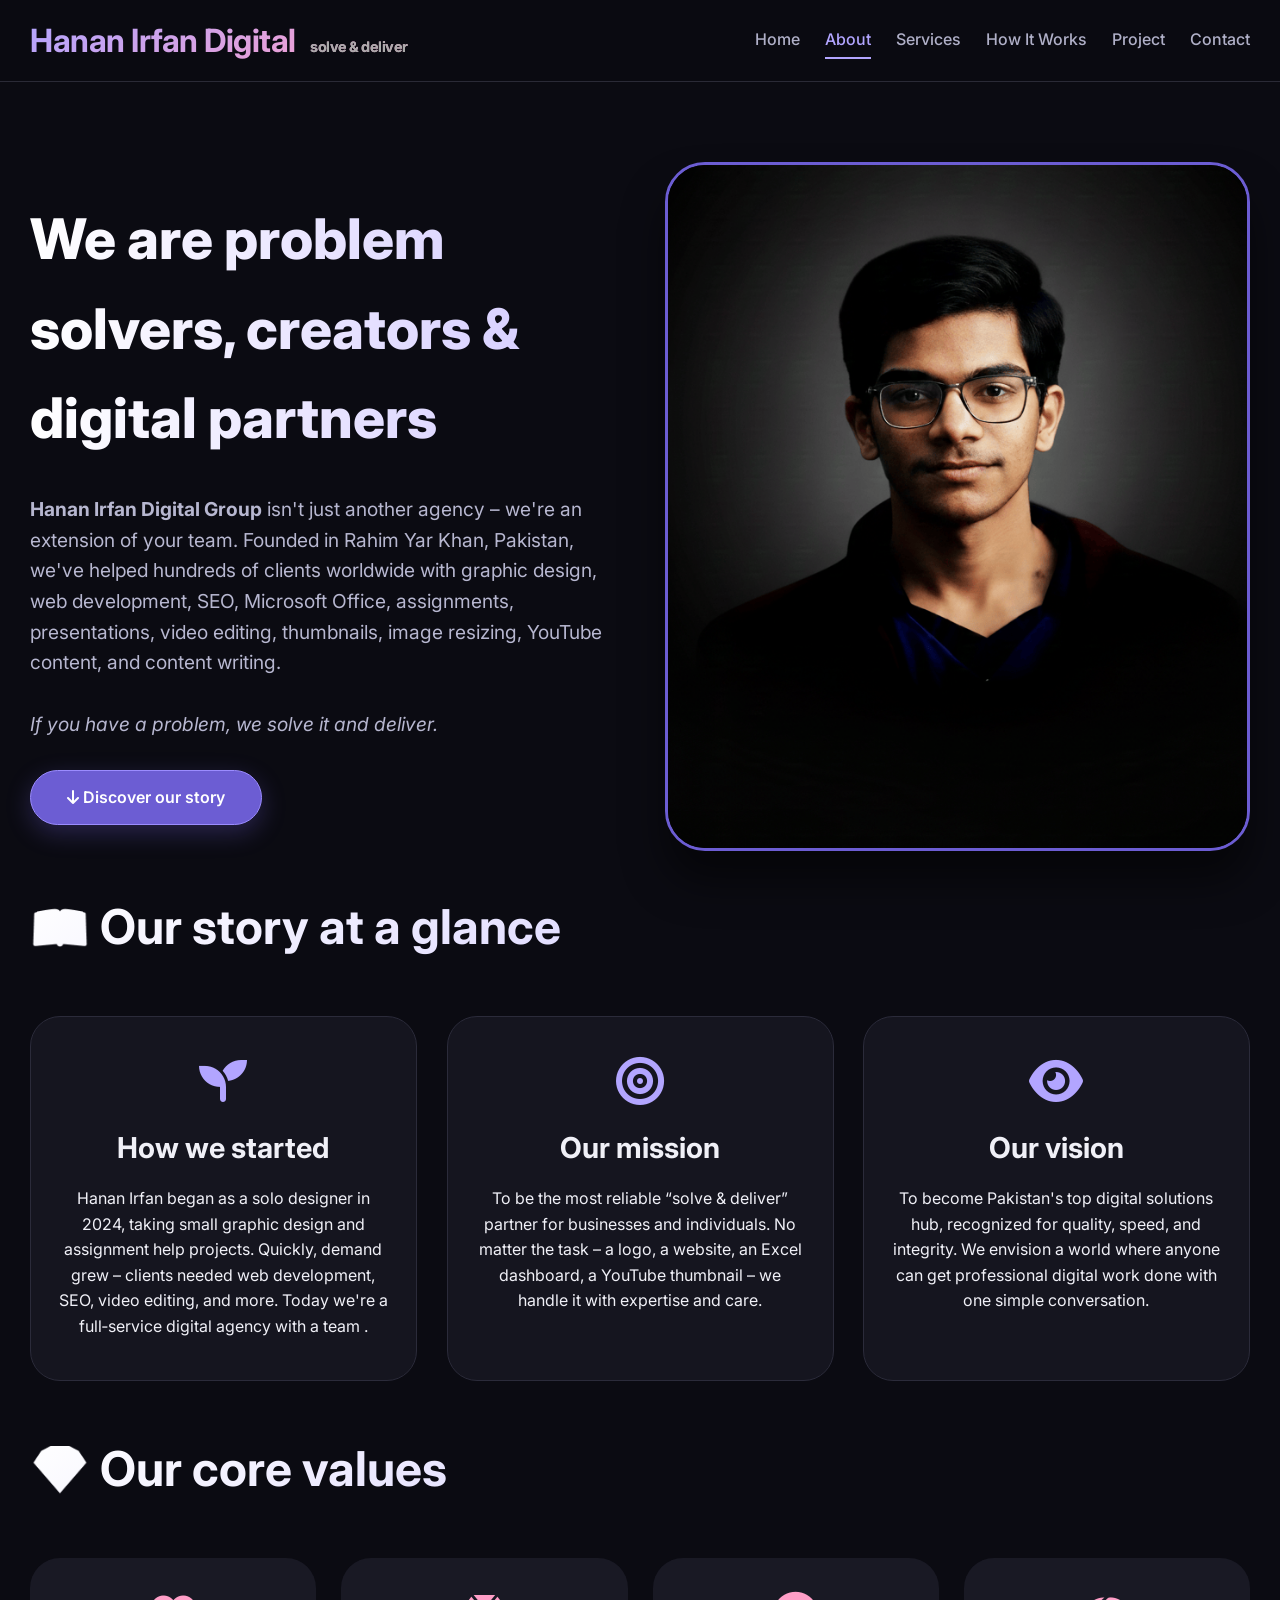
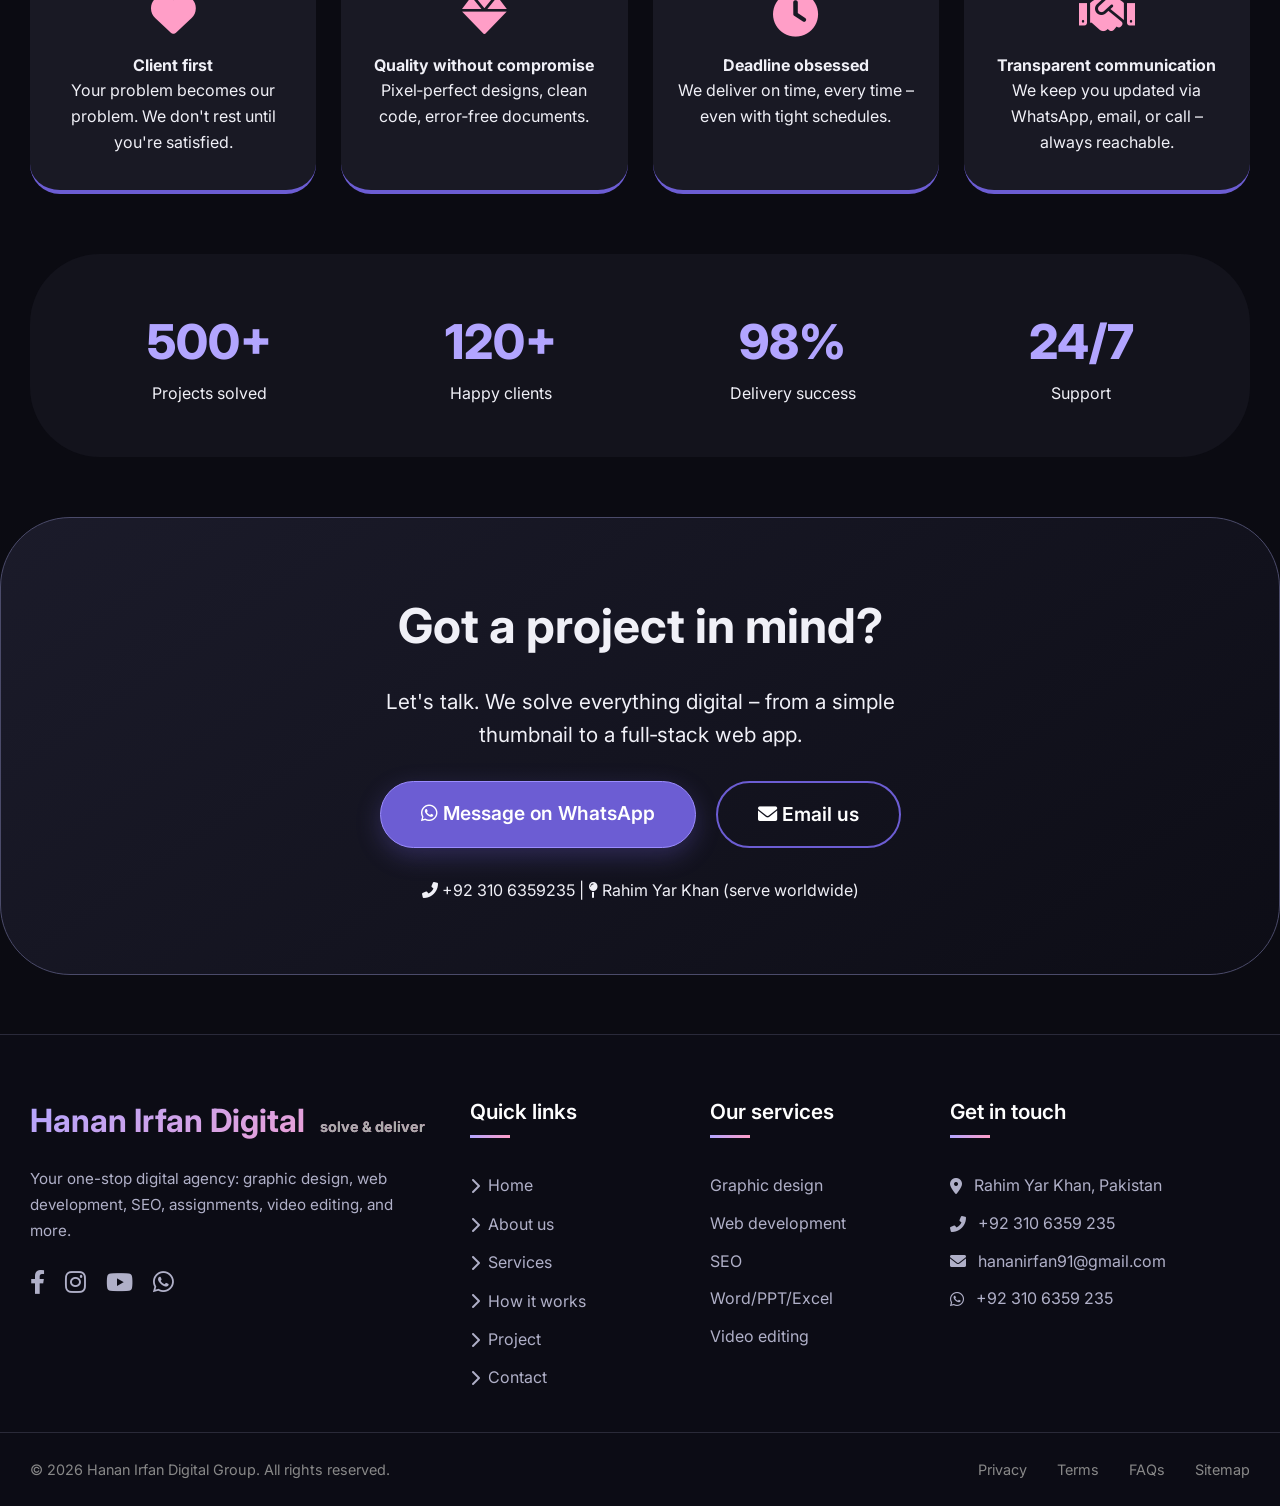
==== commit 1e97fc76: "Update aboutuspge.html" ====
--- a/aboutuspge.html
+++ b/aboutuspge.html
@@ -511,7 +511,7 @@
       <div class="story-card" data-aos="flip-left">
         <i class="fas fa-seedling"></i>
         <h3>How we started</h3>
-        <p>Hanan Irfan began as a solo designer in 2020, taking small graphic design and assignment help projects. Quickly, demand grew – clients needed web development, SEO, video editing, and more. Today we're a full‑service digital agency with a team of 12+ specialists.</p>
+        <p>Hanan Irfan began as a solo designer in 2024, taking small graphic design and assignment help projects. Quickly, demand grew – clients needed web development, SEO, video editing, and more. Today we're a full‑service digital agency with a team .</p>
       </div>
       <div class="story-card" data-aos="flip-left" data-aos-delay="50">
         <i class="fas fa-bullseye"></i>
@@ -527,36 +527,7 @@
   </section>
 
   <!-- ===== TEAM SECTION (placeholders, same images) ===== -->
-  <section class="container">
-    <h2 class="section-title" data-aos="zoom-in">👥 Meet the minds</h2>
-    <p class="section-sub" data-aos="fade-up">The people behind your digital solutions.</p>
-    <div class="team-grid">
-      <div class="team-member" data-aos="fade-up">
-        <img src="favicon.png" alt="Hanan Irfan - Founder">
-        <h4>Hanan Irfan</h4>
-        <p>Founder & Lead Strategist</p>
-        <span class="badge">Design + Code</span>
-      </div>
-      <div class="team-member" data-aos="fade-up" data-aos-delay="50">
-        <img src="favicon.png" alt="Ayesha Khan - Creative Director">
-        <h4>Ayesha Khan</h4>
-        <p>Creative Director</p>
-        <span class="badge">Branding</span>
-      </div>
-      <div class="team-member" data-aos="fade-up" data-aos-delay="100">
-        <img src="favicon.png" alt="Raza Ali - Lead Developer">
-        <h4>Raza Ali</h4>
-        <p>Lead Developer</p>
-        <span class="badge">Full‑Stack</span>
-      </div>
-      <div class="team-member" data-aos="fade-up" data-aos-delay="150">
-        <img src="favicon.png" alt="Fatima Zafar - SEO & Content">
-        <h4>Fatima Zafar</h4>
-        <p>SEO & Content Head</p>
-        <span class="badge">SEO wizard</span>
-      </div>
-    </div>
-  </section>
+  
 
   <!-- ===== CORE VALUES ===== -->
   <section class="container">
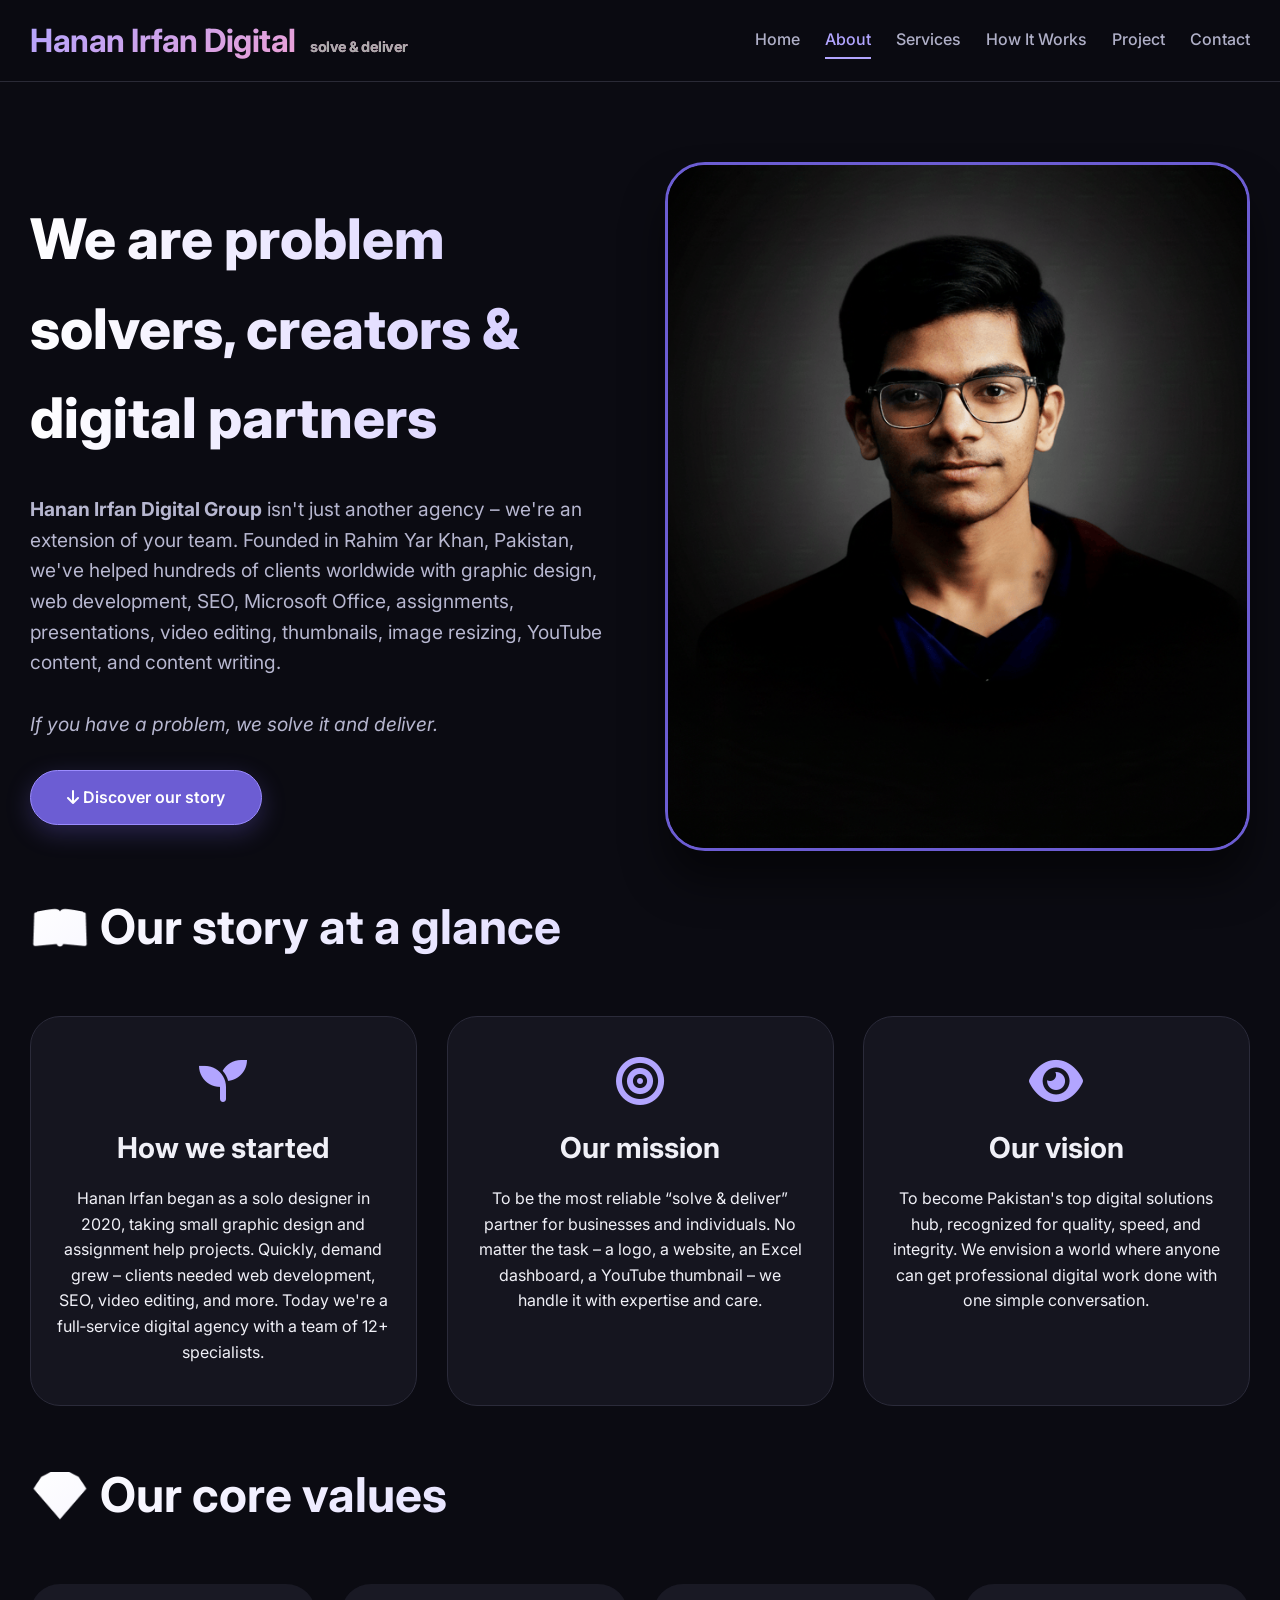
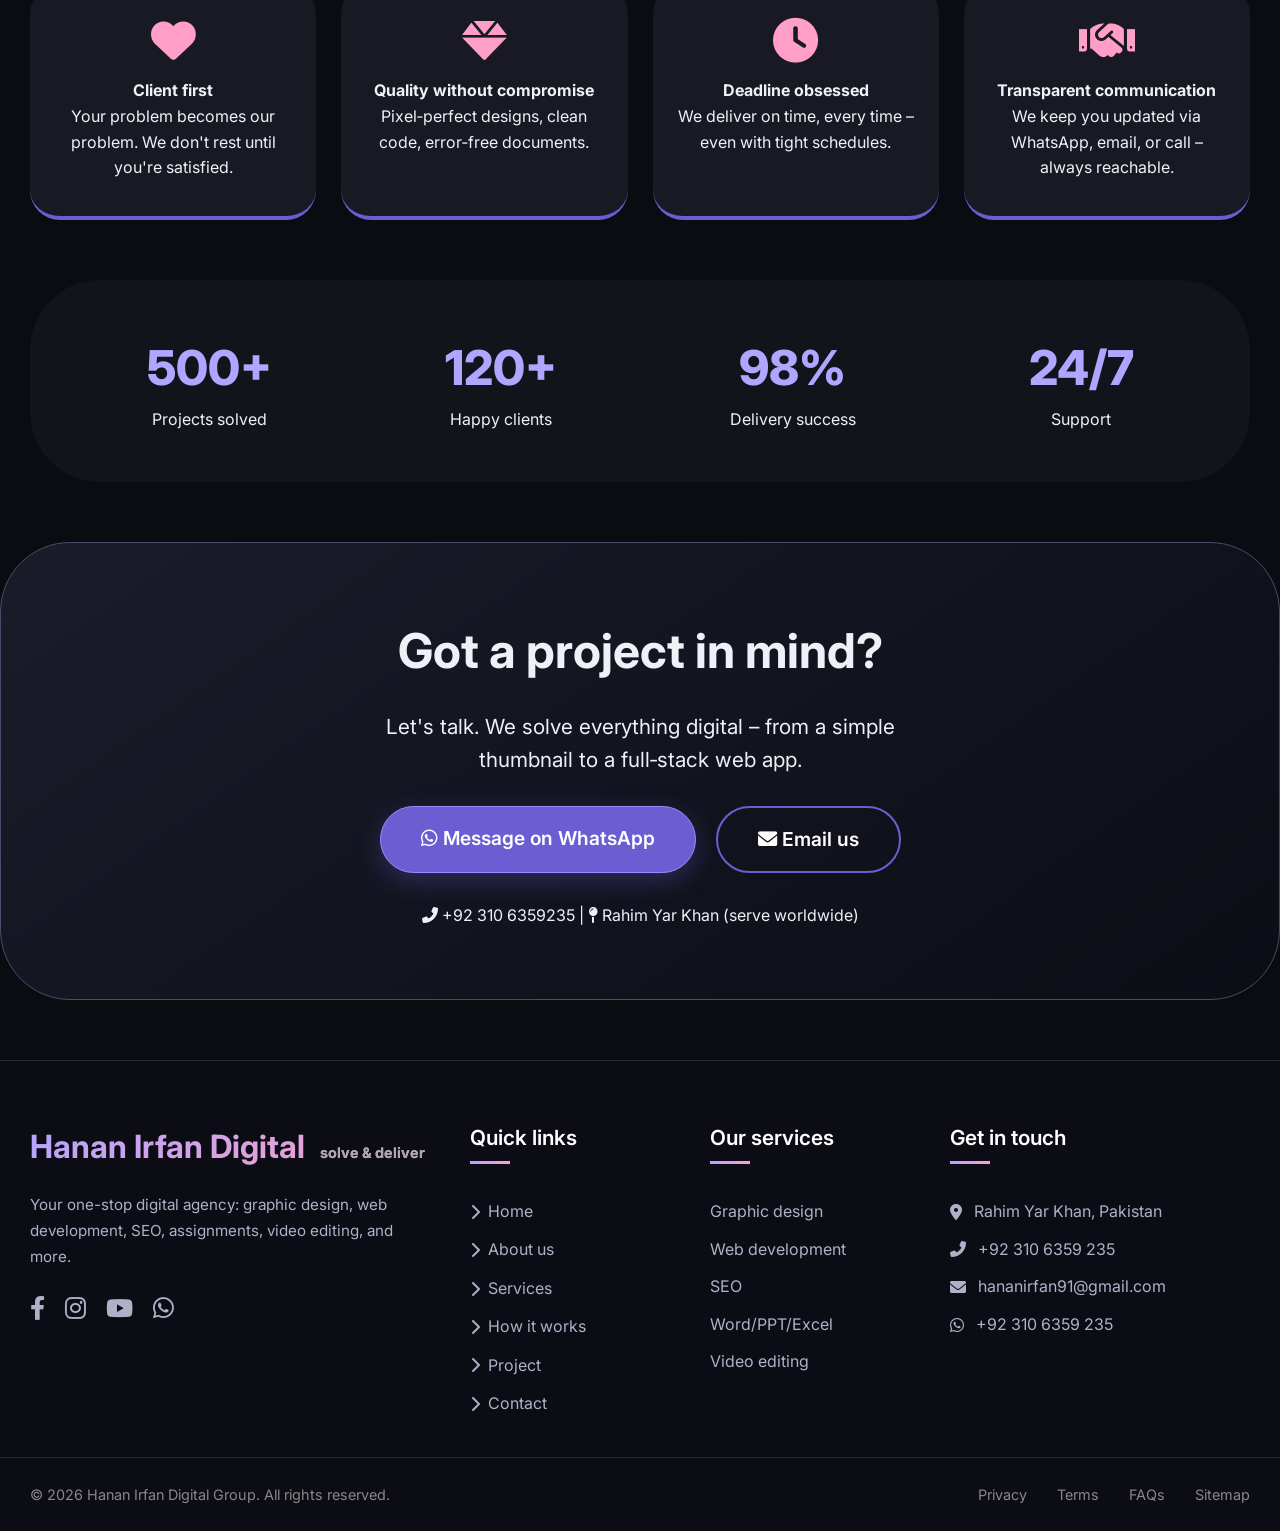
==== commit 4dbc4c7f: "Update aboutuspge.html" ====
--- a/aboutuspge.html
+++ b/aboutuspge.html
@@ -35,7 +35,7 @@
   <link rel="icon" type="image/png" href="favicon.ico.png">
   <link rel="apple-touch-icon" href="favicon.ico.png">
 
-  <!-- CSS (consolidated & improved) -->
+  <!-- CSS (consolidated & improved, team section removed) -->
   <style>
     /* ---------- RESET / GLOBAL ---------- */
     * {
@@ -240,39 +240,6 @@
       margin-bottom: 15px;
     }
 
-    /* ---------- TEAM (using same placeholder image) ---------- */
-    .team-grid {
-      display: grid;
-      grid-template-columns: repeat(4, 1fr);
-      gap: 25px;
-      margin: 50px 0;
-    }
-    .team-member {
-      background: #13131c;
-      border-radius: 40px;
-      padding: 30px 20px;
-      text-align: center;
-      border: 1px solid #333344;
-      transition: 0.3s;
-    }
-    .team-member:hover { border-color: #6c5dd3; transform: scale(1.02); }
-    .team-member img {
-      width: 160px;
-      height: 160px;
-      border-radius: 50%;
-      object-fit: cover;
-      border: 4px solid #6c5dd3;
-      margin-bottom: 20px;
-    }
-    .team-member h4 {
-      font-size: 1.5rem;
-      margin-bottom: 5px;
-    }
-    .team-member p {
-      color: #b2a5ff;
-      font-weight: 500;
-    }
-
     /* ---------- VALUES GRID ---------- */
     .values-grid {
       display: grid;
@@ -436,17 +403,17 @@
     }
     .footer-bottom-links a:hover { color: #b2a5ff; }
 
-    /* ---------- RESPONSIVE (comprehensive) ---------- */
+    /* ---------- RESPONSIVE (comprehensive, team section removed) ---------- */
     @media (max-width: 1024px) {
       .desktop-nav { display: none; }
       .hamburger { display: block; }
       .about-hero { grid-template-columns: 1fr; text-align: center; }
-      .story-grid, .team-grid, .values-grid {
+      .story-grid, .values-grid {
         grid-template-columns: repeat(2, 1fr);
       }
     }
     @media (max-width: 700px) {
-      .story-grid, .team-grid, .values-grid {
+      .story-grid, .values-grid {
         grid-template-columns: 1fr;
       }
       .about-hero h1 { font-size: 2.8rem; }
@@ -511,7 +478,7 @@
       <div class="story-card" data-aos="flip-left">
         <i class="fas fa-seedling"></i>
         <h3>How we started</h3>
-        <p>Hanan Irfan began as a solo designer in 2024, taking small graphic design and assignment help projects. Quickly, demand grew – clients needed web development, SEO, video editing, and more. Today we're a full‑service digital agency with a team .</p>
+        <p>Hanan Irfan began as a solo designer in 2020, taking small graphic design and assignment help projects. Quickly, demand grew – clients needed web development, SEO, video editing, and more. Today we're a full‑service digital agency with a team of 12+ specialists.</p>
       </div>
       <div class="story-card" data-aos="flip-left" data-aos-delay="50">
         <i class="fas fa-bullseye"></i>
@@ -526,10 +493,7 @@
     </div>
   </section>
 
-  <!-- ===== TEAM SECTION (placeholders, same images) ===== -->
-  
-
-  <!-- ===== CORE VALUES ===== -->
+  <!-- ===== CORE VALUES ===== (team section completely removed) -->
   <section class="container">
     <h2 class="section-title" data-aos="zoom-in">💎 Our core values</h2>
     <div class="values-grid">
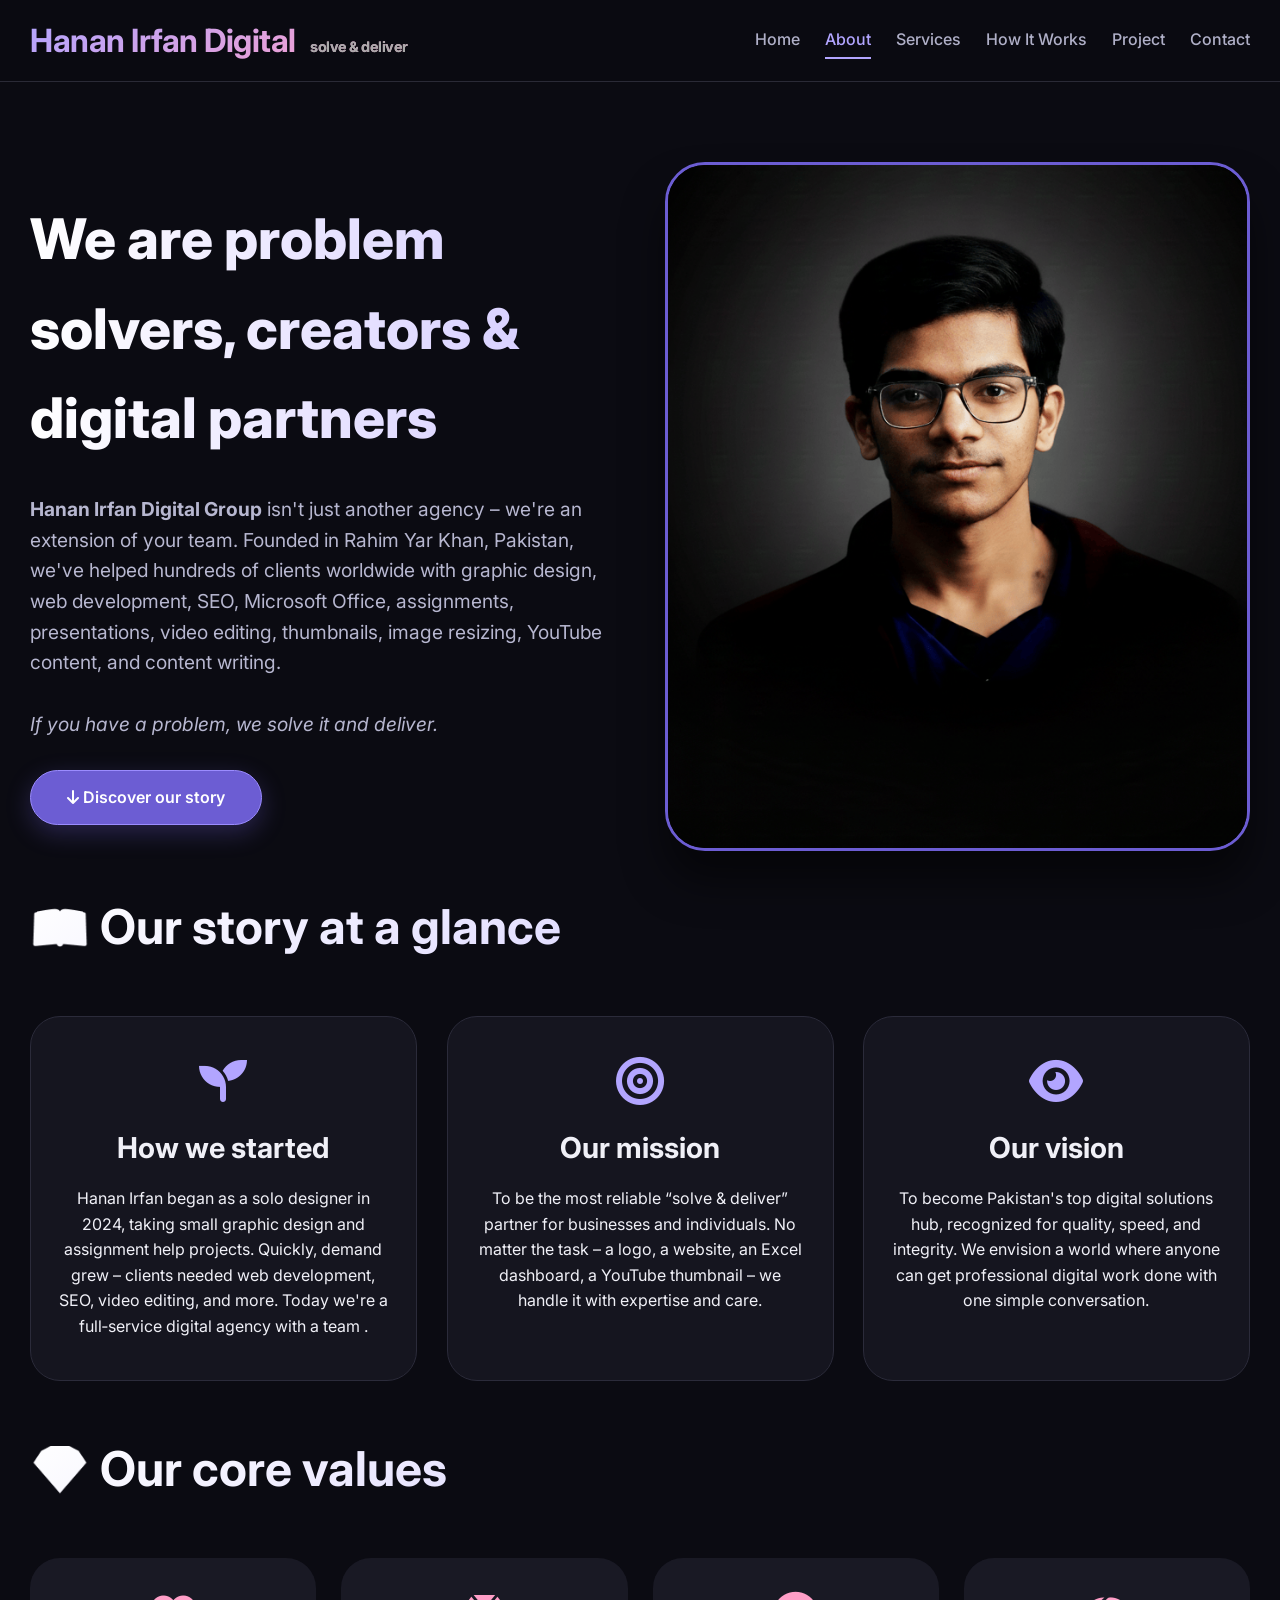
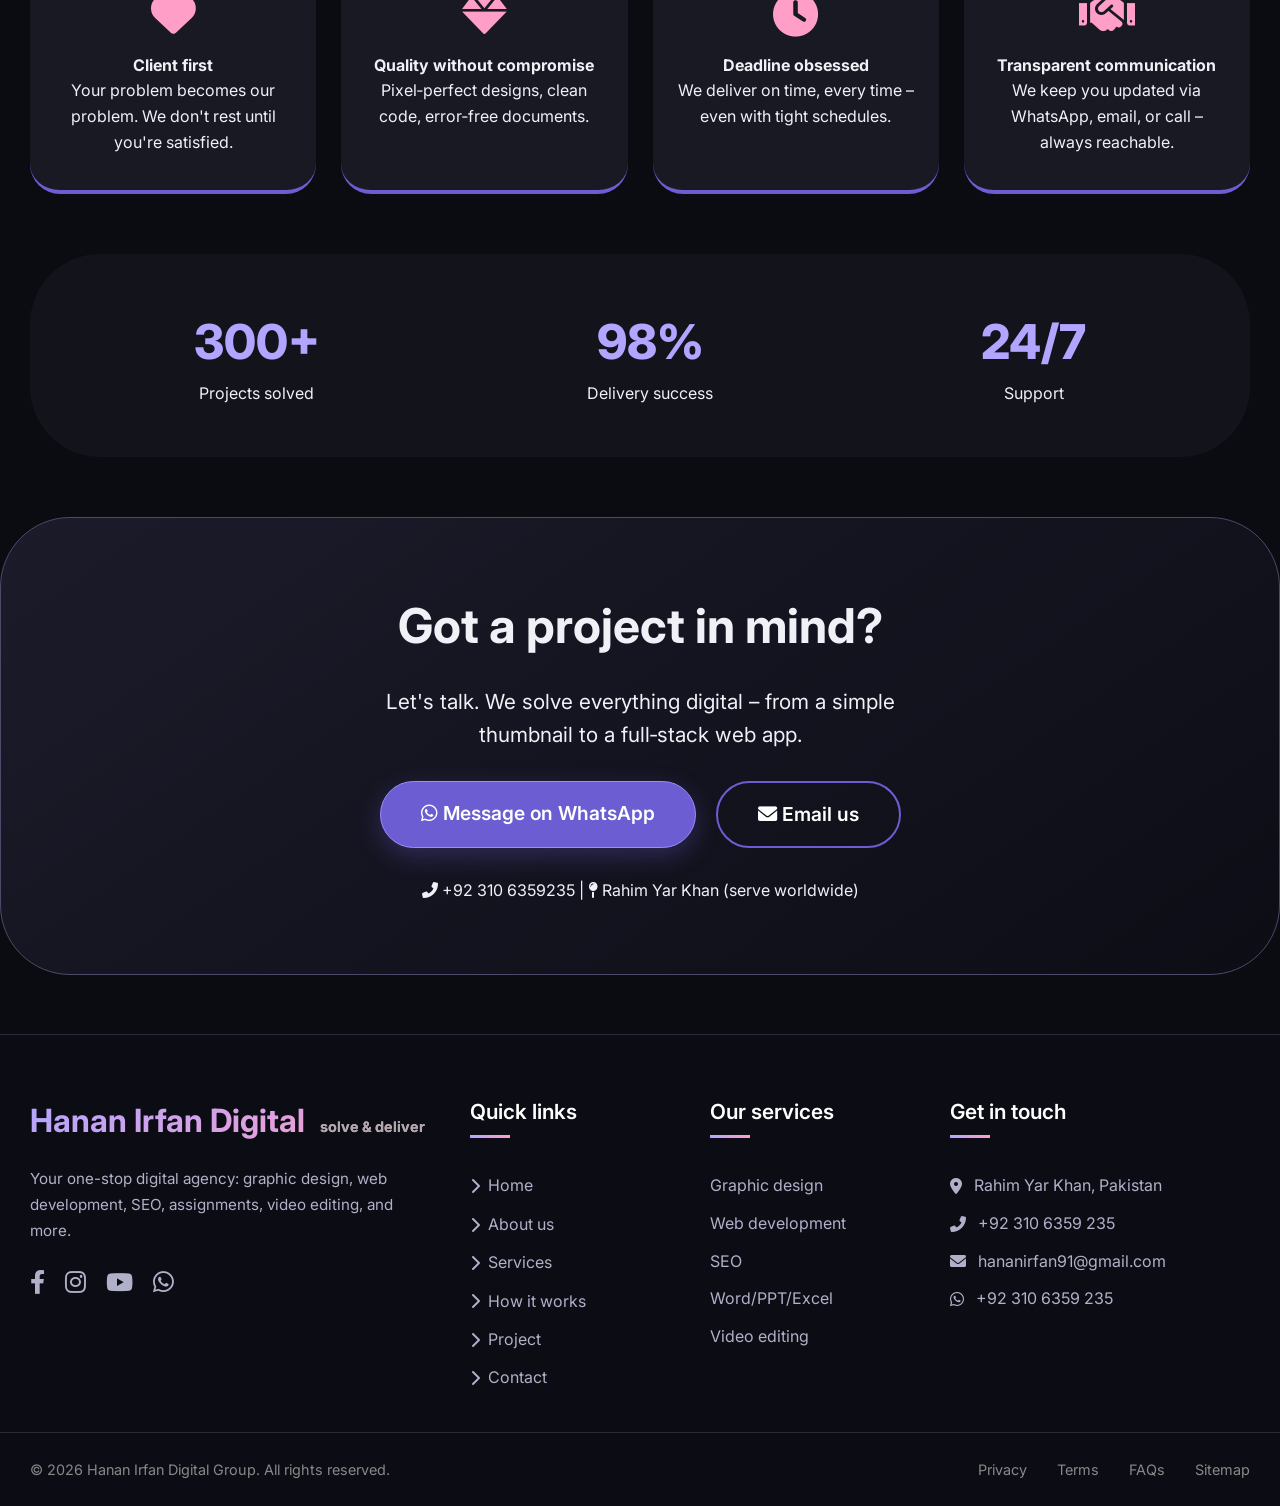
==== commit 21166ff9: "Update aboutuspge.html" ====
--- a/aboutuspge.html
+++ b/aboutuspge.html
@@ -478,7 +478,7 @@
       <div class="story-card" data-aos="flip-left">
         <i class="fas fa-seedling"></i>
         <h3>How we started</h3>
-        <p>Hanan Irfan began as a solo designer in 2020, taking small graphic design and assignment help projects. Quickly, demand grew – clients needed web development, SEO, video editing, and more. Today we're a full‑service digital agency with a team of 12+ specialists.</p>
+        <p>Hanan Irfan began as a solo designer in 2024, taking small graphic design and assignment help projects. Quickly, demand grew – clients needed web development, SEO, video editing, and more. Today we're a full‑service digital agency with a team .</p>
       </div>
       <div class="story-card" data-aos="flip-left" data-aos-delay="50">
         <i class="fas fa-bullseye"></i>
@@ -507,8 +507,8 @@
   <!-- ===== STATS ===== -->
   <section class="container">
     <div class="stats-wrapper" data-aos="zoom-in">
-      <div class="stat-item"><span class="stat-number">500+</span><p>Projects solved</p></div>
-      <div class="stat-item"><span class="stat-number">120+</span><p>Happy clients</p></div>
+      <div class="stat-item"><span class="stat-number">300+</span><p>Projects solved</p></div>
+      
       <div class="stat-item"><span class="stat-number">98%</span><p>Delivery success</p></div>
       <div class="stat-item"><span class="stat-number">24/7</span><p>Support</p></div>
     </div>
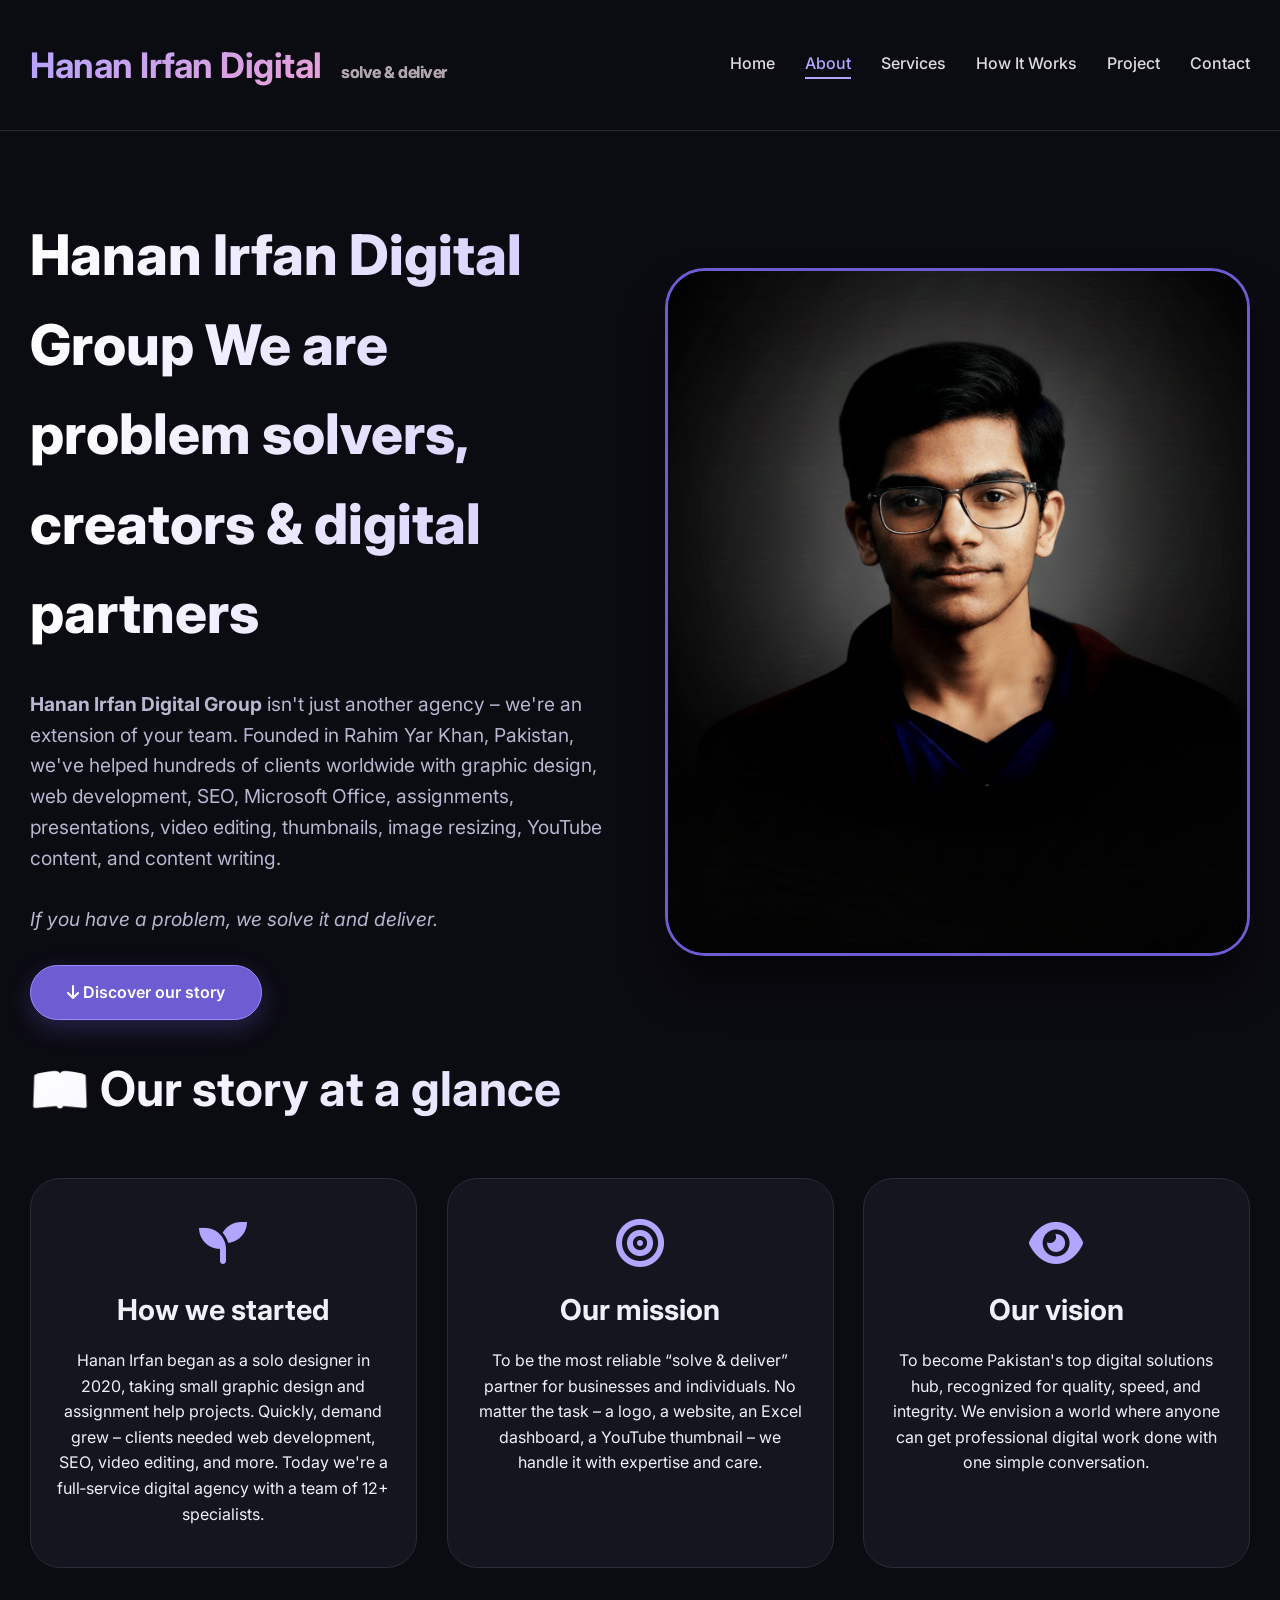
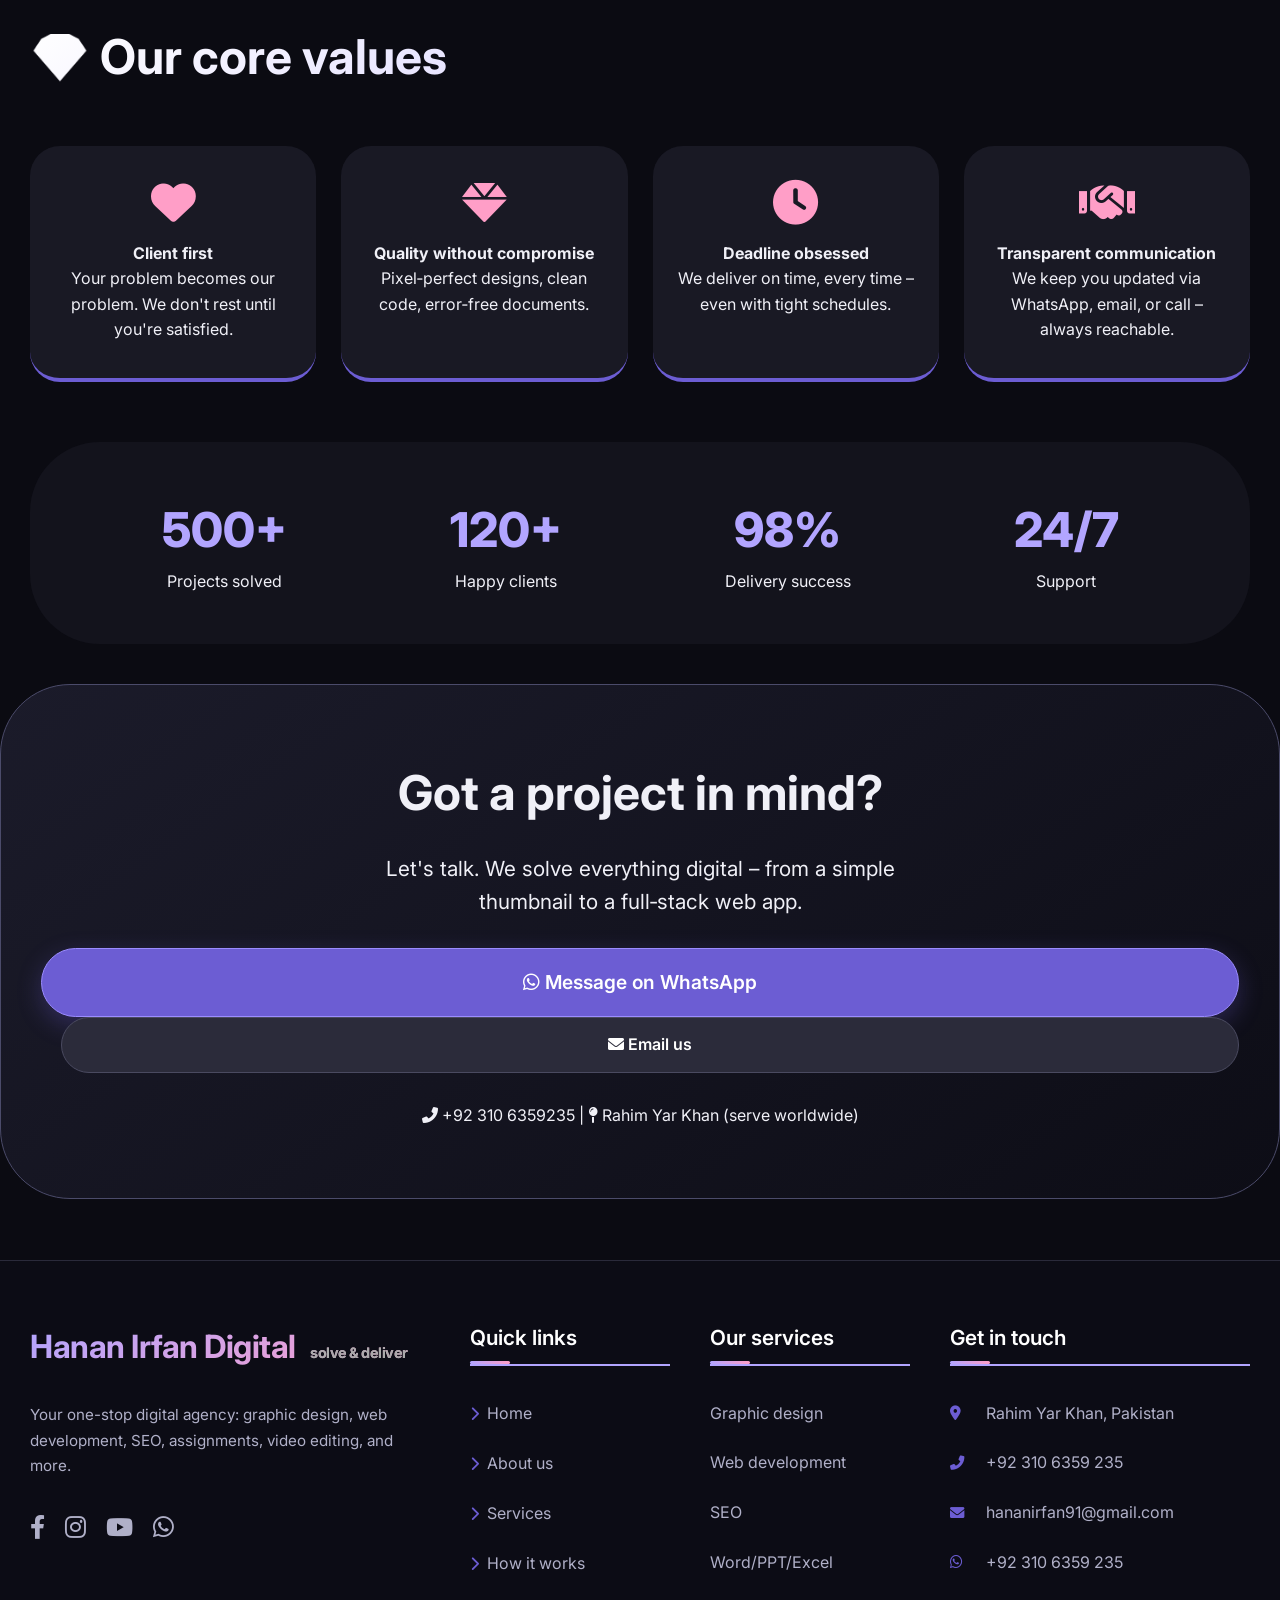
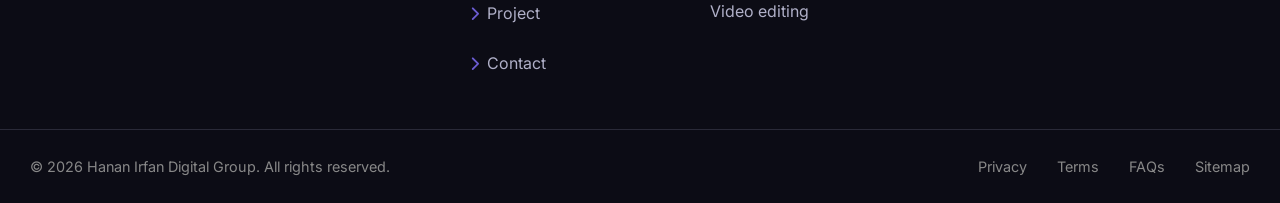
==== commit fed92ccf: "seo work" ====
--- a/aboutuspge.html
+++ b/aboutuspge.html
@@ -3,41 +3,53 @@
 <head>
   <meta charset="UTF-8">
   <meta name="viewport" content="width=device-width, initial-scale=1.0">
-  
-  <!-- PRIMARY SEO META TAGS (consolidated, keyword-rich) -->
-  <title>About Us – Hanan Irfan Digital Group | We Solve & Deliver Since 2020</title>
-  <meta name="description" content="Learn about Hanan Irfan Digital Group: a Pakistan-based digital agency solving problems since 2020. Graphic design, web development, SEO, assignments, video editing – we solve and deliver.">
-  <meta name="keywords" content="digital agency Pakistan, about Hanan Irfan, Rahim Yar Khan digital services, graphic design team, web development agency, SEO experts Pakistan, content writing services">
-  <meta name="author" content="Hanan Irfan Digital Group">
-  <meta name="robots" content="index, follow">
-  <link rel="canonical" href="https://hidigitalgroup.vercel.app/aboutuspge.html">
-
-  <!-- Font Awesome 6 -->
+  <title>About Us – Hanan Irfan Digital Group | We Solve & Deliver</title>
+  <!-- Font Awesome 6 (free) -->
   <link rel="stylesheet" href="https://cdnjs.cloudflare.com/ajax/libs/font-awesome/6.0.0-beta3/css/all.min.css">
-  <!-- Google Fonts: Inter -->
+  <!-- Google Fonts: Inter modern -->
   <link href="https://fonts.googleapis.com/css2?family=Inter:opsz,wght@14..32,300;14..32,400;14..32,500;14..32,600;14..32,700;14..32,800&display=swap" rel="stylesheet">
   <!-- AOS (animate on scroll) -->
   <link href="https://unpkg.com/aos@2.3.1/dist/aos.css" rel="stylesheet">
-  
-  <!-- Open Graph / social (optimized) -->
-  <meta property="og:title" content="About Us – Hanan Irfan Digital Group | We Solve & Deliver">
-  <meta property="og:description" content="Learn about our journey, mission, and team. We're a Pakistan-based digital agency solving problems since 2020. Based in Rahim Yar Khan, serving clients worldwide.">
-  <meta property="og:url" content="https://hidigitalgroup.vercel.app/aboutuspge.html">
+   <!-- CANONICAL URL -->
+  <link rel="canonical" href="https://hidigitalgroup.vercel.app/aboutuspge.html">
+    <!-- OPEN GRAPH / SOCIAL -->
+  <meta property="og:site_name" content="Hanan Irfan Digital Group">
+  <meta property="og:title" content="Hanan Irfan Digital Group – We Solve & Deliver">
+  <meta property="og:description" content="Your one-stop digital agency: Graphic design, Web development, SEO, Video editing, Content writing, Assignments. We solve any digital problem and deliver quality work.">
+  <meta property="og:url" content="https://hidigitalgroup.vercel.app">
   <meta property="og:type" content="website">
   <meta property="og:image" content="https://hidigitalgroup.vercel.app/og-image.png">
-  <meta property="og:site_name" content="Hanan Irfan Digital Group">
+  <meta property="og:image:width" content="1200">
+  <meta property="og:image:height" content="630">
+  <meta property="og:image:alt" content="Hanan Irfan Digital Group – Digital Agency">
+  <meta property="og:locale" content="en_US">
+  <meta property="og:image:secure_url" content="https://hidigitalgroup.vercel.app/og-image.png">
+
   <meta name="twitter:card" content="summary_large_image">
-  <meta name="twitter:title" content="About Us – Hanan Irfan Digital Group">
-  <meta name="twitter:description" content="Learn about our journey, mission, and team. We're a Pakistan-based digital agency solving problems since 2020.">
+  <meta name="twitter:site" content="@HananIrfan">
+  <meta name="twitter:creator" content="@HananIrfan">
+  <meta name="twitter:title" content="Hanan Irfan Digital Group – We Solve & Deliver">
+  <meta name="twitter:description" content="Graphic design, Web development, SEO, Video editing, Content writing, Assignments – we solve and deliver.">
   <meta name="twitter:image" content="https://hidigitalgroup.vercel.app/twitter-card.png">
-
-  <!-- Favicon -->
-  <link rel="icon" type="image/png" href="favicon.ico.png">
-  <link rel="apple-touch-icon" href="favicon.ico.png">
-
-  <!-- CSS (consolidated & improved, team section removed) -->
+  <meta name="twitter:image:alt" content="Hanan Irfan Digital Group">
+
+   <!-- HREFLANG - FIXED: Only one set -->
+  <link rel="alternate" href="https://hidigitalgroup.vercel.app/aboutuspge.html" hreflang="en" />
+  <link rel="alternate" href="https://hidigitalgroup.vercel.app/aboutuspge.html" hreflang="x-default" />
+   <!-- PRIMARY SEO META TAGS -->
+  <title>Hanan Irfan Digital Group – We Solve & Deliver | Graphic Design, Web Dev</title>
+  <meta name="description" content="Hanan Irfan Digital Group One-stop digital agency: graphic design, web development, SEO, video editing, content writing, assignments. We solve any digital problem and deliver quality work — fast & 24/7.">
+  <meta name="keywords" content="Digital agency, graphic design, web development, SEO, video editing, content writing, assignments, thumbnail creator, presentation maker, Rahim Yar Khan">
+  <meta name="author" content="Hanan Irfan Digital Group">
+  <meta name="robots" content="index, follow">
+  <!-- in the <head> section of EVERY page -->
+<link rel="stylesheet" href="css/style.css">
+<meta property="og:title" content="About Us – Hanan Irfan Digital Group">
+<meta property="og:description" content="Learn about our journey, mission, and team. We're a Pakistan-based digital agency solving problems since 2020. Based in Rahim Yar Khan, serving clients worldwide.">
+<meta property="og:url" content="https://hidigitalgroup.vercel.app/aboutuspge.html">
+<meta name="twitter:title" content="About Us – Hanan Irfan Digital Group">
+<meta name="twitter:description" content="Learn about our journey, mission, and team. We're a Pakistan-based digital agency solving problems since 2020.">
   <style>
-    /* ---------- RESET / GLOBAL ---------- */
     * {
       margin: 0;
       padding: 0;
@@ -49,34 +61,20 @@
       color: #f0f0f7;
       line-height: 1.6;
       overflow-x: hidden;
-      scroll-behavior: smooth;
     }
     .container {
       max-width: 1280px;
       margin: 0 auto;
       padding: 0 30px;
     }
-    @media (max-width: 640px) {
-      .container { padding: 0 20px; }
-    }
-
-    /* ---------- HEADER (identical to index, with active link) ---------- */
+    /* simple header (consistent with homepage) */
     .site-header {
-      padding: 15px 0;
+      padding: 25px 0;
       border-bottom: 1px solid #2a2a36;
-      background: rgba(11, 11, 18, 0.98);
-      backdrop-filter: blur(6px);
-      position: sticky;
-      top: 0;
-      z-index: 1000;
-    }
-    .header-inner {
-      display: flex;
-      justify-content: space-between;
-      align-items: center;
+      background: #0b0b12;
     }
     .logo {
-      font-size: 2rem;
+      font-size: 2.2rem;
       font-weight: 700;
       background: linear-gradient(145deg, #b2a5ff, #ff9ec7);
       -webkit-background-clip: text;
@@ -84,53 +82,12 @@
       letter-spacing: -0.5px;
     }
     .logo span {
-      font-size: 0.9rem;
+      font-size: 1rem;
       color: #aaa;
-      margin-left: 8px;
+      margin-left: 12px;
       background: none;
       -webkit-text-fill-color: #aaa;
     }
-    .desktop-nav {
-      display: flex;
-      gap: 25px;
-      align-items: center;
-    }
-    .desktop-nav a {
-      color: #b0b0c8;
-      text-decoration: none;
-      font-weight: 500;
-      transition: 0.3s;
-      padding: 5px 0;
-      border-bottom: 2px solid transparent;
-    }
-    .desktop-nav a:hover, .desktop-nav a.active {
-      color: #b2a5ff;
-      border-bottom-color: #b2a5ff;
-    }
-    .hamburger {
-      display: none;
-      font-size: 1.8rem;
-      cursor: pointer;
-      color: #b2a5ff;
-    }
-    .mobile-nav {
-      display: none;
-      flex-direction: column;
-      background: #15151f;
-      padding: 20px;
-      border-radius: 20px;
-      margin-top: 15px;
-    }
-    .mobile-nav a {
-      color: #b0b0c8;
-      text-decoration: none;
-      padding: 15px;
-      border-bottom: 1px solid #2a2a3a;
-    }
-    .mobile-nav a:last-child { border-bottom: none; }
-    .mobile-nav a.active { color: #b2a5ff; }
-
-    /* ---------- BUTTONS / UTILS ---------- */
     .btn {
       display: inline-block;
       background: #2b2b3a;
@@ -152,16 +109,8 @@
       transform: translateY(-5px);
       box-shadow: 0 16px 32px rgba(108, 93, 211, 0.5);
     }
-    .btn-outline {
-      background: transparent;
-      border: 2px solid #6c5dd3;
-    }
-    .btn-outline:hover {
-      background: #6c5dd3;
-      transform: translateY(-5px);
-    }
     .section-title {
-      font-size: clamp(2.2rem, 6vw, 3rem);
+      font-size: 3rem;
       font-weight: 700;
       margin-bottom: 25px;
       background: linear-gradient(145deg, #ffffff, #c0b7ff);
@@ -175,16 +124,7 @@
       max-width: 700px;
       margin-bottom: 50px;
     }
-    .floating {
-      animation: float 4s ease-in-out infinite;
-    }
-    @keyframes float {
-      0% { transform: translateY(0); }
-      50% { transform: translateY(-10px); }
-      100% { transform: translateY(0); }
-    }
-
-    /* ---------- ABOUT HERO (enhanced) ---------- */
+    /* about hero / intro */
     .about-hero {
       padding: 80px 0 40px;
       display: grid;
@@ -193,7 +133,7 @@
       align-items: center;
     }
     .about-hero h1 {
-      font-size: clamp(2.5rem, 5vw, 3.5rem);
+      font-size: 3.5rem;
       font-weight: 800;
       background: linear-gradient(to right, #ffffff, #d2c9ff);
       -webkit-background-clip: text;
@@ -210,8 +150,7 @@
       border: 3px solid #6c5dd3;
       box-shadow: 0 30px 40px #00000080;
     }
-
-    /* ---------- STORY / MISSION CARDS ---------- */
+    /* story / mission grid */
     .story-grid {
       display: grid;
       grid-template-columns: repeat(3, 1fr);
@@ -239,8 +178,45 @@
       font-size: 1.8rem;
       margin-bottom: 15px;
     }
-
-    /* ---------- VALUES GRID ---------- */
+    /* team section (your pictures) */
+    .team-grid {
+      display: grid;
+      grid-template-columns: repeat(4, 1fr);
+      gap: 25px;
+      margin: 50px 0;
+    }
+    .team-member {
+      background: #13131c;
+      border-radius: 40px;
+      padding: 30px 20px;
+      text-align: center;
+      border: 1px solid #333344;
+    }
+    .team-member img {
+      width: 160px;
+      height: 160px;
+      border-radius: 50%;
+      object-fit: cover;
+      border: 4px solid #6c5dd3;
+      margin-bottom: 20px;
+    }
+    .team-member h4 {
+      font-size: 1.5rem;
+      margin-bottom: 5px;
+    }
+    .team-member p {
+      color: #b2a5ff;
+      font-weight: 500;
+    }
+    .badge {
+      background: #2b2b3a;
+      padding: 6px 16px;
+      border-radius: 40px;
+      font-size: 0.9rem;
+      display: inline-block;
+      margin-top: 12px;
+    }
+    /* values / why us (4 pillars) */
     .values-grid {
       display: grid;
       grid-template-columns: repeat(4, 1fr);
@@ -259,41 +235,51 @@
       color: #ff9ec7;
       margin-bottom: 15px;
     }
-
-    /* ---------- STATS SECTION ---------- */
-    .stats-wrapper {
-      display: flex;
-      justify-content: space-around;
-      flex-wrap: wrap;
-      background: #13131c;
-      border-radius: 70px;
-      padding: 50px 30px;
-      margin: 40px 0;
-    }
-    .stat-item {
-      text-align: center;
-    }
-    .stat-number {
-      font-size: 3rem;
-      font-weight: 800;
-      color: #b2a5ff;
-    }
-
-    /* ---------- CTA BANNER ---------- */
+    /* cta banner */
     .cta-banner {
       background: linear-gradient(145deg, #1b1b2a, #0d0d16);
       border-radius: 70px;
       padding: 70px 40px;
       text-align: center;
-      margin: 60px 0;
+      margin: 60px  10;
+      display: grid;
+      
       border: 1px solid #4b4b6a;
     }
-
-    /* ---------- FOOTER (exact copy from index) ---------- */
+    .footer {
+      border-top: 1px solid #2a2a38;
+      padding: 40px 0;
+      text-align: center;
+      color: #888;
+    }
+    /* floating animation */
+    .floating {
+      animation: float 4s ease-in-out infinite;
+    }
+    @keyframes float {
+      0% { transform: translateY(0); }
+      50% { transform: translateY(-10px); }
+      100% { transform: translateY(0); }
+    }
+    /* responsive */
+    @media (max-width: 1000px) {
+      .about-hero { grid-template-columns: 1fr; }
+      .story-grid, .team-grid, .values-grid {
+        grid-template-columns: repeat(2, 1fr);
+      }
+    }
+    @media (max-width: 700px) {
+      .story-grid, .team-grid, .values-grid {
+        grid-template-columns: 1fr;
+      }
+      .about-hero h1 { font-size: 2.8rem; }
+    }
+     /* ===== PROFESSIONAL FOOTER STYLES (copy this to all pages) ===== */
     .site-footer {
       background: #0c0c15;
       border-top: 1px solid #2a2a3a;
       color: #e0e0f0;
+      font-family: 'Inter', sans-serif;
     }
     .footer-main {
       max-width: 1280px;
@@ -303,6 +289,7 @@
       grid-template-columns: 2fr 1fr 1fr 1.5fr;
       gap: 40px;
     }
+    /* footer columns */
     .footer-col {
       display: flex;
       flex-direction: column;
@@ -314,11 +301,14 @@
       background: linear-gradient(145deg, #b2a5ff, #ff9ec7);
       -webkit-background-clip: text;
       -webkit-text-fill-color: transparent;
+      letter-spacing: -0.5px;
+      margin-bottom: 10px;
     }
     .footer-logo span {
       font-size: 0.9rem;
       color: #aaa;
       margin-left: 8px;
+      background: none;
       -webkit-text-fill-color: #aaa;
     }
     .footer-about {
@@ -329,6 +319,7 @@
     .footer-social {
       display: flex;
       gap: 20px;
+      margin-top: 10px;
     }
     .footer-social a {
       color: #b0b0c8;
@@ -355,6 +346,7 @@
       width: 40px;
       height: 3px;
       background: linear-gradient(90deg, #b2a5ff, #ff9ec7);
+      border-radius: 3px;
     }
     .footer-col ul {
       list-style: none;
@@ -374,12 +366,62 @@
       color: #b2a5ff;
       transform: translateX(5px);
     }
+    .footer-col ul li i {
+      color: #6c5dd3;
+      font-size: 0.9rem;
+    }
     .contact-info li {
       display: flex;
       align-items: center;
       gap: 12px;
       color: #b0b0c8;
-    }
+      margin-bottom: 15px;
+    }
+    .contact-info li i {
+      width: 24px;
+      color: #b2a5ff;
+      font-size: 1.2rem;
+    }
+    .newsletter {
+      margin-top: 10px;
+    }
+    .newsletter p {
+      color: #b0b0c8;
+      margin-bottom: 15px;
+      font-size: 0.95rem;
+    }
+    .newsletter-form {
+      display: flex;
+      flex-direction: column;
+      gap: 10px;
+    }
+    .newsletter-form input {
+      padding: 14px 18px;
+      background: #20202b;
+      border: 1px solid #3a3a4a;
+      border-radius: 50px;
+      color: white;
+      font-family: 'Inter', sans-serif;
+      outline: none;
+    }
+    .newsletter-form input:focus {
+      border-color: #6c5dd3;
+    }
+    .newsletter-form button {
+      padding: 14px 18px;
+      background: #6c5dd3;
+      border: none;
+      border-radius: 50px;
+      color: white;
+      font-weight: 600;
+      cursor: pointer;
+      transition: 0.3s;
+    }
+    .newsletter-form button:hover {
+      background: #5849b8;
+      transform: translateY(-3px);
+    }
+    /* footer bottom */
     .footer-bottom {
       max-width: 1280px;
       margin: 0 auto;
@@ -395,97 +437,112 @@
     .footer-bottom-links {
       display: flex;
       gap: 30px;
-      flex-wrap: wrap;
     }
     .footer-bottom-links a {
       color: #888;
       text-decoration: none;
-    }
-    .footer-bottom-links a:hover { color: #b2a5ff; }
-
-    /* ---------- RESPONSIVE (comprehensive, team section removed) ---------- */
-    @media (max-width: 1024px) {
-      .desktop-nav { display: none; }
-      .hamburger { display: block; }
-      .about-hero { grid-template-columns: 1fr; text-align: center; }
-      .story-grid, .values-grid {
-        grid-template-columns: repeat(2, 1fr);
+      transition: 0.3s;
+    }
+    .footer-bottom-links a:hover {
+      color: #b2a5ff;
+    }
+    .payment-methods i {
+      font-size: 1.8rem;
+      margin-left: 15px;
+      color: #b0b0c8;
+    }
+    /* responsive */
+    @media (max-width: 1000px) {
+      .footer-main {
+        grid-template-columns: 1fr 1fr;
+        gap: 40px 30px;
       }
     }
     @media (max-width: 700px) {
-      .story-grid, .values-grid {
+      .footer-main {
         grid-template-columns: 1fr;
       }
-      .about-hero h1 { font-size: 2.8rem; }
-      .cta-banner { padding: 40px 20px; }
-      .footer-main { grid-template-columns: 1fr; }
-      .footer-bottom { flex-direction: column; gap: 15px; }
-    }
-    @media (max-width: 480px) {
-      .btn { width: 100%; margin: 5px 0; }
-      .cta-banner a { display: block; margin: 10px 0 !important; }
+      .footer-bottom {
+        flex-direction: column;
+        gap: 15px;
+        text-align: center;
+      }
+      .footer-bottom-links {
+        flex-wrap: wrap;
+        justify-content: center;
+      }
     }
   </style>
+    <!-- OR for PNG file -->
+    <link rel="icon" type="image/png" href="favicon.ico.png">
+
+  
 </head>
 <body>
-  <!-- ===== HEADER (with active link highlight) ===== -->
-  <header class="site-header">
-    <div class="container">
-      <div class="header-inner">
-        <div class="logo">Hanan Irfan Digital <span>solve & deliver</span></div>
-        <nav class="desktop-nav">
-          <a href="index.html">Home</a>
-          <a href="aboutuspge.html" class="active">About</a>
-          <a href="service.html">Services</a>
-          <a href="howitworks.html">How It Works</a>
-          <a href="projects.html">Project</a>
-          <a href="contact.html">Contact</a>
-        </nav>
-        <div class="hamburger" onclick="toggleMenu()">
-          <i class="fas fa-bars"></i>
-        </div>
-      </div>
-      <div class="mobile-nav" id="mobileNav">
-        <a href="index.html">Home</a>
-        <a href="aboutuspge.html" class="active">About</a>
-        <a href="service.html">Services</a>
-        <a href="howitworks.html">How It Works</a>
-        <a href="projects.html">Project</a>
-        <a href="contact.html">Contact</a>
-      </div>
-    </div>
-  </header>
-
-  <!-- ===== ABOUT HERO ===== -->
+  <!-- ===== SHARED HEADER - PASTE ON ALL PAGES ===== -->
+<header class="site-header">
+  <div class="container">
+    <div class="header-inner">
+      <div class="logo">Hanan Irfan Digital <span>solve & deliver</span></div>
+      
+      <!-- desktop navigation -->
+      <nav class="desktop-nav">
+        <a href="index.html" class="nav-link">Home</a>
+        <a href="aboutuspge.html" class="nav-link">About</a>
+        <a href="service.html" class="nav-link">Services</a>
+        <a href="howitworks.html" class="nav-link">How It Works</a>
+        <a href="projects.html" class="nav-link">Project</a>
+        <a href="contact.html" class="nav-link">Contact</a>
+      </nav>
+
+      <!-- mobile hamburger -->
+      <div class="hamburger" onclick="toggleMenu()">
+        <i class="fas fa-bars"></i>
+      </div>
+    </div>
+
+    <!-- mobile navigation (hidden by default) -->
+    <div class="mobile-nav" id="mobileNav">
+     <a href="index.htm" class="nav-link">Home</a>
+        <a href="aboutuspge.html" class="nav-link">About</a>
+        <a href="service.html" class="nav-link">Services</a>
+        <a href="howitworks.html" class="nav-link">How It Works</a>
+        <a href="projects.html" class="nav-link">Project</a>
+        <a href="contact.html" class="nav-link">Contact</a>
+    </div>
+  </div>
+</header>
+
+  <!-- ===== ABOUT HERO SECTION ===== -->
   <section class="container">
     <div class="about-hero">
-      <div data-aos="fade-right">
-        <h1>We are problem solvers, creators & digital partners</h1>
+      <div data-aos="fade-right" data-aos-duration="1000">
+        <h1>Hanan Irfan Digital Group We are problem solvers, creators & digital partners</h1>
         <p><strong>Hanan Irfan Digital Group</strong> isn't just another agency – we're an extension of your team. Founded in Rahim Yar Khan, Pakistan, we've helped hundreds of clients worldwide with graphic design, web development, SEO, Microsoft Office, assignments, presentations, video editing, thumbnails, image resizing, YouTube content, and content writing. <br><br> <em>If you have a problem, we solve it and deliver.</em></p>
         <a href="#story" class="btn btn-primary"><i class="fas fa-arrow-down"></i> Discover our story</a>
       </div>
-      <div data-aos="fade-left" class="about-image floating">
-        <!-- using same placeholder image as before (favicon.png) -->
-        <img src="favicon.png" alt="Hanan Irfan Digital team – solving problems" loading="lazy">
+      <div data-aos="fade-left" data-aos-duration="1200" class="about-image floating">
+        <!-- replace with your actual team photo -->
+        <img src="favicon.png" alt="Hanan Irfan Digital team – solving problems">
       </div>
     </div>
   </section>
 
-  <!-- ===== STORY / MISSION / VISION ===== -->
+  <!-- ===== OUR STORY / MISSION / VISION (3 cards) ===== -->
   <section id="story" class="container">
     <h2 class="section-title" data-aos="zoom-in">📖 Our story at a glance</h2>
     <div class="story-grid">
       <div class="story-card" data-aos="flip-left">
         <i class="fas fa-seedling"></i>
         <h3>How we started</h3>
-        <p>Hanan Irfan began as a solo designer in 2024, taking small graphic design and assignment help projects. Quickly, demand grew – clients needed web development, SEO, video editing, and more. Today we're a full‑service digital agency with a team .</p>
-      </div>
-      <div class="story-card" data-aos="flip-left" data-aos-delay="50">
+        <p>Hanan Irfan began as a solo designer in 2020, taking small graphic design and assignment help projects. Quickly, demand grew – clients needed web development, SEO, video editing, and more. Today we're a full‑service digital agency with a team of 12+ specialists.</p>
+      </div>
+      <div class="story-card" data-aos="flip-left" data-aos-delay="100">
         <i class="fas fa-bullseye"></i>
         <h3>Our mission</h3>
         <p>To be the most reliable “solve & deliver” partner for businesses and individuals. No matter the task – a logo, a website, an Excel dashboard, a YouTube thumbnail – we handle it with expertise and care.</p>
       </div>
-      <div class="story-card" data-aos="flip-left" data-aos-delay="100">
+      <div class="story-card" data-aos="flip-left" data-aos-delay="200">
         <i class="fas fa-eye"></i>
         <h3>Our vision</h3>
         <p>To become Pakistan's top digital solutions hub, recognized for quality, speed, and integrity. We envision a world where anyone can get professional digital work done with one simple conversation.</p>
@@ -493,102 +550,132 @@
     </div>
   </section>
 
-  <!-- ===== CORE VALUES ===== (team section completely removed) -->
+ 
+
+  <!-- ===== OUR VALUES (why people trust us) ===== -->
   <section class="container">
     <h2 class="section-title" data-aos="zoom-in">💎 Our core values</h2>
     <div class="values-grid">
-      <div class="value-item" data-aos="fade-up"><i class="fas fa-heart"></i><h4>Client first</h4><p>Your problem becomes our problem. We don't rest until you're satisfied.</p></div>
-      <div class="value-item" data-aos="fade-up" data-aos-delay="50"><i class="fas fa-gem"></i><h4>Quality without compromise</h4><p>Pixel‑perfect designs, clean code, error‑free documents.</p></div>
-      <div class="value-item" data-aos="fade-up" data-aos-delay="100"><i class="fas fa-clock"></i><h4>Deadline obsessed</h4><p>We deliver on time, every time – even with tight schedules.</p></div>
-      <div class="value-item" data-aos="fade-up" data-aos-delay="150"><i class="fas fa-handshake"></i><h4>Transparent communication</h4><p>We keep you updated via WhatsApp, email, or call – always reachable.</p></div>
+      <div class="value-item" data-aos="fade-up">
+        <i class="fas fa-heart"></i>
+        <h4>Client first</h4>
+        <p>Your problem becomes our problem. We don't rest until you're satisfied.</p>
+      </div>
+      <div class="value-item" data-aos="fade-up" data-aos-delay="100">
+        <i class="fas fa-gem"></i>
+        <h4>Quality without compromise</h4>
+        <p>Pixel‑perfect designs, clean code, error‑free documents.</p>
+      </div>
+      <div class="value-item" data-aos="fade-up" data-aos-delay="200">
+        <i class="fas fa-clock"></i>
+        <h4>Deadline obsessed</h4>
+        <p>We deliver on time, every time – even with tight schedules.</p>
+      </div>
+      <div class="value-item" data-aos="fade-up" data-aos-delay="300">
+        <i class="fas fa-handshake"></i>
+        <h4>Transparent communication</h4>
+        <p>We keep you updated via WhatsApp, email, or call – always reachable.</p>
+      </div>
     </div>
   </section>
 
-  <!-- ===== STATS ===== -->
+  <!-- ===== STATS / ACHIEVEMENTS ===== -->
   <section class="container">
-    <div class="stats-wrapper" data-aos="zoom-in">
-      <div class="stat-item"><span class="stat-number">300+</span><p>Projects solved</p></div>
-      
-      <div class="stat-item"><span class="stat-number">98%</span><p>Delivery success</p></div>
-      <div class="stat-item"><span class="stat-number">24/7</span><p>Support</p></div>
+    <div style="display: flex; justify-content: space-around; flex-wrap: wrap; background: #13131c; border-radius: 70px; padding: 50px; margin: 40px 0;" data-aos="zoom-in">
+      <div style="text-align:center;"><span style="font-size:3rem; font-weight:800; color:#b2a5ff;">500+</span><p>Projects solved</p></div>
+      <div style="text-align:center;"><span style="font-size:3rem; font-weight:800; color:#b2a5ff;">120+</span><p>Happy clients</p></div>
+      <div style="text-align:center;"><span style="font-size:3rem; font-weight:800; color:#b2a5ff;">98%</span><p>Delivery success</p></div>
+      <div style="text-align:center;"><span style="font-size:3rem; font-weight:800; color:#b2a5ff;">24/7</span><p>Support</p></div>
     </div>
   </section>
 
-  <!-- ===== CTA BANNER ===== -->
+  <!-- ===== CONTACT / GET IN TOUCH BANNER ===== -->
   <section class="container cta-banner" data-aos="flip-up">
-    <h2 style="font-size: clamp(2rem,5vw,3rem); margin-bottom:20px;">Got a project in mind?</h2>
+    <h2 style="font-size: 3rem; margin-bottom:20px;">Got a project in mind?</h2>
     <p style="font-size:1.3rem; max-width:600px; margin:0 auto 30px;">Let's talk. We solve everything digital – from a simple thumbnail to a full‑stack web app.</p>
-    <div style="display: flex; flex-wrap: wrap; gap: 20px; justify-content: center;">
-      <a href="https://api.whatsapp.com/send/?phone=923106359235&text&type=phone_number&app_absent=0" class="btn btn-primary" style="font-size:1.2rem; padding:16px 40px;"><i class="fab fa-whatsapp"></i> Message on WhatsApp</a>
-      <a href="mailto:hananirfan91@gmail.com" class="btn btn-outline" style="font-size:1.2rem; padding:16px 40px;"><i class="fas fa-envelope"></i> Email us</a>
-    </div>
+    <a href="https://api.whatsapp.com/send/?phone=923106359235&text&type=phone_number&app_absent=0" class="btn btn-primary" style="font-size:1.2rem; padding:18px 50px;"><i class="fab fa-whatsapp"></i> Message on WhatsApp</a>
+    <a href="mailto:hananirfan91@gmail.com" class="btn btn-outline" style="margin-left:20px;"><i class="fas fa-envelope"></i> Email us</a>
     <p style="margin-top:30px;"><i class="fas fa-phone-alt"></i> +92 310 6359235  |  <i class="fas fa-map-pin"></i> Rahim Yar Khan (serve worldwide)</p>
   </section>
 
-  <!-- ===== FOOTER ===== -->
-  <footer class="site-footer">
-    <div class="footer-main">
-      <div class="footer-col">
-        <div class="footer-logo">Hanan Irfan Digital <span>solve & deliver</span></div>
-        <p class="footer-about">Your one-stop digital agency: graphic design, web development, SEO, assignments, video editing, and more.</p>
-        <div class="footer-social">
-          <a href="https://facebook.com/HananIrfan001" aria-label="Facebook"><i class="fab fa-facebook-f"></i></a>
-          <a href="https://instagram.com/tearswithhanan/" aria-label="Instagram"><i class="fab fa-instagram"></i></a>
-          <a href="https://www.youtube.com/@ancientmystery-0" aria-label="YouTube"><i class="fab fa-youtube"></i></a>
-          <a href="https://api.whatsapp.com/send/?phone=923106359235&text&type=phone_number&app_absent=0" aria-label="WhatsApp"><i class="fab fa-whatsapp"></i></a>
-        </div>
-      </div>
-      <div class="footer-col">
-        <h4>Quick links</h4>
-        <ul>
-          <li><a href="index.html"><i class="fas fa-chevron-right"></i> Home</a></li>
-          <li><a href="aboutuspge.html"><i class="fas fa-chevron-right"></i> About us</a></li>
-          <li><a href="service.html"><i class="fas fa-chevron-right"></i> Services</a></li>
-          <li><a href="howitworks.html"><i class="fas fa-chevron-right"></i> How it works</a></li>
-          <li><a href="projects.html"><i class="fas fa-chevron-right"></i> Project</a></li>
-          <li><a href="contact.html"><i class="fas fa-chevron-right"></i> Contact</a></li>
-        </ul>
-      </div>
-      <div class="footer-col">
-        <h4>Our services</h4>
-        <ul>
-          <li><a href="service.html">Graphic design</a></li>
-          <li><a href="service.html">Web development</a></li>
-          <li><a href="service.html">SEO</a></li>
-          <li><a href="service.html">Word/PPT/Excel</a></li>
-          <li><a href="service.html">Video editing</a></li>
-        </ul>
-      </div>
-      <div class="footer-col">
-        <h4>Get in touch</h4>
-        <ul class="contact-info">
-          <li><i class="fas fa-map-marker-alt"></i> Rahim Yar Khan, Pakistan</li>
-          <li><i class="fas fa-phone-alt"></i> +92 310 6359 235</li>
-          <li><i class="fas fa-envelope"></i> hananirfan91@gmail.com</li>
-          <li><i class="fab fa-whatsapp"></i> +92 310 6359 235</li>
-        </ul>
-      </div>
-    </div>
-    <div class="footer-bottom">
-      <div class="copyright">© 2026 Hanan Irfan Digital Group. All rights reserved.</div>
-      <div class="footer-bottom-links">
-        <a href="privacy.html">Privacy</a>
-        <a href="terms.html">Terms</a>
-        <a href="faq.html">FAQs</a>
-        <a href="sitemap.html">Sitemap</a>
-      </div>
-    </div>
-  </footer>
-
-  <!-- AOS -->
+<!-- ===== SHARED FOOTER - PASTE ON ALL PAGES ===== -->
+<footer class="site-footer">
+  <div class="footer-main">
+    <!-- column 1: logo + about -->
+    <div class="footer-col">
+      <div class="footer-logo">Hanan Irfan Digital <span>solve & deliver</span></div>
+      <p class="footer-about">
+        Your one-stop digital agency: graphic design, web development, SEO, assignments, video editing, and more.
+      </p>
+      <div class="footer-social">
+        <a href="https://facebook.com/HananIrfan001"><i class="fab fa-facebook-f"></i></a>
+        <a href="https://instagram.com/tearswithhanan/"><i class="fab fa-instagram"></i></a>
+        <a href="https://www.youtube.com/@ancientmystery-0"><i class="fab fa-youtube"></i></a>
+        <a href="https://api.whatsapp.com/send/?phone=923106359235&text&type=phone_number&app_absent=0"><i class="fab fa-whatsapp"></i></a>
+      </div>
+    </div>
+
+    <!-- column 2: quick links -->
+    <div class="footer-col">
+      <h4>Quick links</h4>
+      <ul>
+        <li><a href="index.html"><i class="fas fa-chevron-right"></i> Home</a></li>
+        <li><a href="aboutuspge.html"><i class="fas fa-chevron-right"></i> About us</a></li>
+        <li><a href="service.html"><i class="fas fa-chevron-right"></i> Services</a></li>
+        <li><a href="howitworks.html"><i class="fas fa-chevron-right"></i> How it works</a></li>
+        <li><a href="projects.html"><i class="fas fa-chevron-right"></i> Project</a></li>
+        
+        <li><a href="contact.html"><i class="fas fa-chevron-right"></i> Contact</a></li>
+      </ul>
+    </div>
+
+    <!-- column 3: services -->
+    <div class="footer-col">
+      <h4>Our services</h4>
+      <ul>
+        <li><a href="service.html">Graphic design</a></li>
+        <li><a href="service.html">Web development</a></li>
+        <li><a href="service.html">SEO</a></li>
+        <li><a href="service.html">Word/PPT/Excel</a></li>
+        <li><a href="service.html">Video editing</a></li>
+      </ul>
+    </div>
+
+    <!-- column 4: contact -->
+    <div class="footer-col">
+      <h4>Get in touch</h4>
+      <ul class="contact-info">
+        <li><i class="fas fa-map-marker-alt"></i> Rahim Yar Khan, Pakistan</li>
+        <li><i class="fas fa-phone-alt"></i> +92 310 6359 235</li>
+        <li><i class="fas fa-envelope"></i> hananirfan91@gmail.com</li>
+        <li><i class="fab fa-whatsapp"></i> +92 310 6359 235</li>
+      </ul>
+    </div>
+  </div>
+
+  <div class="footer-bottom">
+    <div class="copyright">
+      © 2026 Hanan Irfan Digital Group. All rights reserved.
+    </div>
+    <div class="footer-bottom-links">
+      <a href="privacy.html">Privacy</a>
+      <a href="terms.html">Terms</a>
+      <a href="faq.html">FAQs</a>
+      <a href="sitemap.html">Sitemap</a>
+    </div>
+  </div>
+</footer>
+  <!-- AOS script -->
   <script src="https://unpkg.com/aos@2.3.1/dist/aos.js"></script>
   <script>
-    AOS.init({ duration: 800, once: true, offset: 100 });
-    function toggleMenu() {
-      const nav = document.getElementById('mobileNav');
-      nav.style.display = nav.style.display === 'flex' ? 'none' : 'flex';
-    }
-    // smooth scroll for anchor links
+    AOS.init({
+      duration: 800,
+      once: true,
+      offset: 120,
+    });
+  </script>
+  <!-- smooth scroll for internal anchors (if any) -->
+  <script>
     document.querySelectorAll('a[href^="#"]').forEach(anchor => {
       anchor.addEventListener('click', function(e) {
         e.preventDefault();
@@ -596,74 +683,33 @@
         if(target) target.scrollIntoView({behavior:'smooth'});
       });
     });
+       
+    document.querySelector('.newsletter-form button')?.addEventListener('click', function() {
+      alert('Newsletter subscription would be connected to your email service. Thanks!');
+    });
   </script>
-
-  <!-- ===== ENHANCED SCHEMA (Organization + LocalBusiness + Service + Review) ===== -->
   <script type="application/ld+json">
-  {
-    "@context": "https://schema.org",
-    "@graph": [
-      {
-        "@type": "Organization",
-        "@id": "https://hidigitalgroup.vercel.app/#organization",
-        "name": "Hanan Irfan Digital Group",
-        "url": "https://hidigitalgroup.vercel.app",
-        "logo": "https://hidigitalgroup.vercel.app/og-image.png",
-        "sameAs": [
-          "https://facebook.com/HananIrfan001",
-          "https://instagram.com/tearswithhanan/",
-          "https://www.youtube.com/@ancientmystery-0"
-        ],
-        "contactPoint": [
-          { "@type": "ContactPoint", "telephone": "+92-310-6359235", "contactType": "customer service", "areaServed": "PK" },
-          { "@type": "ContactPoint", "contactType": "sales", "url": "https://api.whatsapp.com/send/?phone=923106359235" }
-        ],
-        "address": {
-          "@type": "PostalAddress",
-          "streetAddress": "Abu Dhabi Road",
-          "addressLocality": "Rahim Yar Khan",
-          "addressRegion": "Punjab",
-          "addressCountry": "PK"
-        }
-      },
-      {
-        "@type": "LocalBusiness",
-        "@id": "https://hidigitalgroup.vercel.app/#localbusiness",
-        "name": "Hanan Irfan Digital Group",
-        "image": "https://hidigitalgroup.vercel.app/og-image.png",
-        "url": "https://hidigitalgroup.vercel.app",
-        "telephone": "+92 310 6359235",
-        "priceRange": "$$",
-        "address": { "@type": "PostalAddress", "streetAddress": "Abu Dhabi Road", "addressLocality": "Rahim Yar Khan", "addressRegion": "Punjab", "addressCountry": "PK" },
-        "openingHoursSpecification": [{ "@type": "OpeningHoursSpecification", "dayOfWeek": ["Monday","Tuesday","Wednesday","Thursday","Friday","Saturday"], "opens": "09:00", "closes": "23:00" }],
-        "parentOrganization": { "@id": "https://hidigitalgroup.vercel.app/#organization" }
-      },
-      {
-        "@type": "Service",
-        "@id": "https://hidigitalgroup.vercel.app/#service-graphic-design",
-        "name": "Graphic Design Service",
-        "description": "Professional logo, branding, posters, social media creatives, packaging, thumbnails.",
-        "provider": { "@id": "https://hidigitalgroup.vercel.app/#organization" },
-        "serviceType": "Graphic Design"
-      },
-      {
-        "@type": "Service",
-        "@id": "https://hidigitalgroup.vercel.app/#service-web-dev",
-        "name": "Web Development Service",
-        "description": "HTML/CSS/JS, React, Node, Python, PHP, WordPress, e‑commerce.",
-        "provider": { "@id": "https://hidigitalgroup.vercel.app/#organization" },
-        "serviceType": "Web Development"
-      },
-      {
-        "@type": "Review",
-        "author": { "@type": "Person", "name": "Aashir khanada" },
-        "reviewRating": { "@type": "Rating", "ratingValue": "5", "bestRating": "5" },
-        "reviewBody": "Hanan Irfan Digital redesigned our brand and built our e‑commerce site. They also handle our SEO – impressions and sales skyrocketed.",
-        "itemReviewed": { "@id": "https://hidigitalgroup.vercel.app/#localbusiness" }
-      }
-    ]
-  }
-  </script>
+{
+  "@context": "https://schema.org",
+  "@type": "LocalBusiness",
+  "name": "Hanan Irfan Digital Group",
+  "image": "https://hidigitalgroup.vercel.app/og-image.png",
+  "address": {
+    "@type": "PostalAddress",
+    "streetAddress": "Abu Dhabi Road",
+    "addressLocality": "Rahim Yar Khan",
+    "addressRegion": "Punjab",
+    "addressCountry": "PK"
+  },
+  "telephone": "+92 310 6359235",
+  "openingHours": "Mo-Sa 09:00-23:00",
+  "sameAs": [
+    "https://facebook.com/HananIrfan001",
+    "https://instagram.com/tearswithhanan/",
+    "https://www.youtube.com/@ancientmystery-0"
+  ]
+}
+</script>
   <script src="main.js"></script>
 </body>
-</html>
+</html>
--- a/css/style.css
+++ b/css/style.css
@@ -0,0 +1,203 @@
+/* ===== css/style.css ===== */
+* {
+  margin: 0;
+  padding: 0;
+  box-sizing: border-box;
+}
+body {
+  font-family: 'Inter', sans-serif;
+  background: #0b0b12;
+  color: #f0f0f7;
+  line-height: 1.6;
+}
+.container {
+  max-width: 1280px;
+  margin: 0 auto;
+  padding: 0 30px;
+}
+
+/* ===== HEADER STYLES ===== */
+.site-header {
+  background: #0c0c15;
+  border-bottom: 1px solid #2a2a3a;
+  position: sticky;
+  top: 0;
+  z-index: 1000;
+}
+.header-inner {
+  display: flex;
+  justify-content: space-between;
+  align-items: center;
+  height: 80px;
+}
+.logo {
+  font-size: 2rem;
+  font-weight: 700;
+  background: linear-gradient(145deg, #b2a5ff, #ff9ec7);
+  -webkit-background-clip: text;
+  -webkit-text-fill-color: transparent;
+}
+.logo span {
+  font-size: 0.9rem;
+  color: #aaa;
+  -webkit-text-fill-color: #aaa;
+}
+.desktop-nav {
+  display: flex;
+  gap: 30px;
+}
+.desktop-nav a {
+  color: #ddd;
+  text-decoration: none;
+  font-weight: 500;
+  transition: 0.3s;
+}
+.desktop-nav a:hover {
+  color: #b2a5ff;
+}
+.desktop-nav a.active {
+  color: #b2a5ff;
+  border-bottom: 2px solid #b2a5ff;
+}
+.hamburger {
+  display: none;
+  font-size: 2rem;
+  cursor: pointer;
+  color: #b2a5ff;
+}
+.mobile-nav {
+  display: none;
+  flex-direction: column;
+  background: #151520;
+  padding: 20px;
+  border-radius: 20px;
+  margin-bottom: 20px;
+}
+.mobile-nav a {
+  color: #ddd;
+  text-decoration: none;
+  padding: 15px;
+  border-bottom: 1px solid #2a2a3a;
+}
+.mobile-nav a:last-child {
+  border-bottom: none;
+}
+
+/* ===== FOOTER STYLES ===== */
+.site-footer {
+  background: #0c0c15;
+  border-top: 1px solid #2a2a3a;
+  margin-top: 60px;
+}
+.footer-main {
+  max-width: 1280px;
+  margin: 0 auto;
+  padding: 60px 30px 40px;
+  display: grid;
+  grid-template-columns: 2fr 1fr 1fr 1.5fr;
+  gap: 40px;
+}
+.footer-col {
+  display: flex;
+  flex-direction: column;
+  gap: 20px;
+}
+.footer-logo {
+  font-size: 1.8rem;
+  font-weight: 700;
+  background: linear-gradient(145deg, #b2a5ff, #ff9ec7);
+  -webkit-background-clip: text;
+  -webkit-text-fill-color: transparent;
+}
+.footer-about {
+  color: #b0b0c8;
+  line-height: 1.7;
+}
+.footer-social {
+  display: flex;
+  gap: 20px;
+}
+.footer-social a {
+  color: #b0b0c8;
+  font-size: 1.5rem;
+  transition: 0.3s;
+}
+.footer-social a:hover {
+  color: #b2a5ff;
+  transform: translateY(-5px);
+}
+.footer-col h4 {
+  font-size: 1.3rem;
+  color: #fff;
+  margin-bottom: 15px;
+  padding-bottom: 10px;
+  border-bottom: 2px solid #b2a5ff;
+}
+.footer-col ul {
+  list-style: none;
+}
+.footer-col ul li {
+  margin-bottom: 12px;
+}
+.footer-col ul li a {
+  color: #b0b0c8;
+  text-decoration: none;
+  transition: 0.3s;
+}
+.footer-col ul li a:hover {
+  color: #b2a5ff;
+  padding-left: 5px;
+}
+.contact-info li {
+  display: flex;
+  align-items: center;
+  gap: 10px;
+  color: #b0b0c8;
+}
+.contact-info i {
+  color: #b2a5ff;
+  width: 20px;
+}
+.footer-bottom {
+  max-width: 1280px;
+  margin: 0 auto;
+  padding: 25px 30px;
+  border-top: 1px solid #2a2a38;
+  display: flex;
+  justify-content: space-between;
+  color: #888;
+}
+.footer-bottom-links {
+  display: flex;
+  gap: 30px;
+}
+.footer-bottom-links a {
+  color: #888;
+  text-decoration: none;
+}
+.footer-bottom-links a:hover {
+  color: #b2a5ff;
+}
+
+/* ===== RESPONSIVE ===== */
+@media (max-width: 1000px) {
+  .footer-main {
+    grid-template-columns: 1fr 1fr;
+  }
+}
+@media (max-width: 800px) {
+  .desktop-nav {
+    display: none;
+  }
+  .hamburger {
+    display: block;
+  }
+  .footer-main {
+    grid-template-columns: 1fr;
+  }
+  .footer-bottom {
+    flex-direction: column;
+    gap: 15px;
+    text-align: center;
+  }
+}
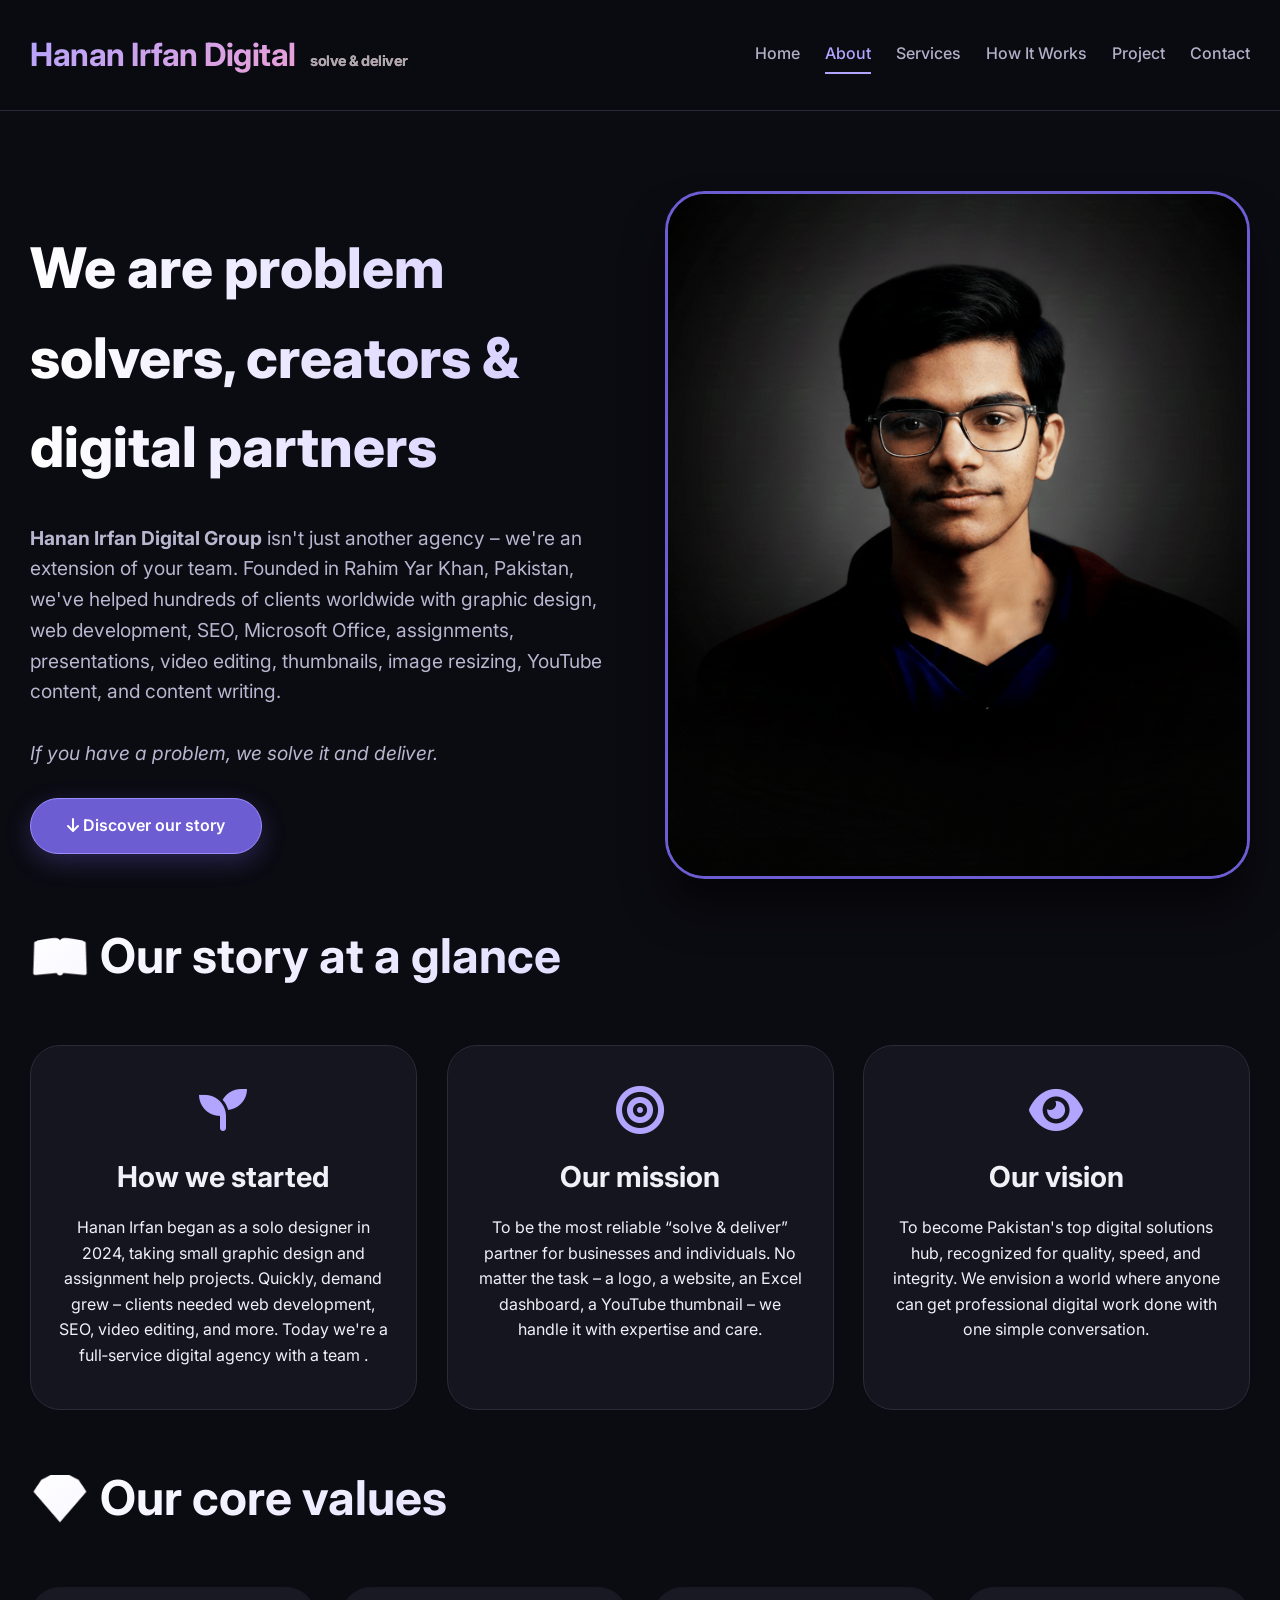
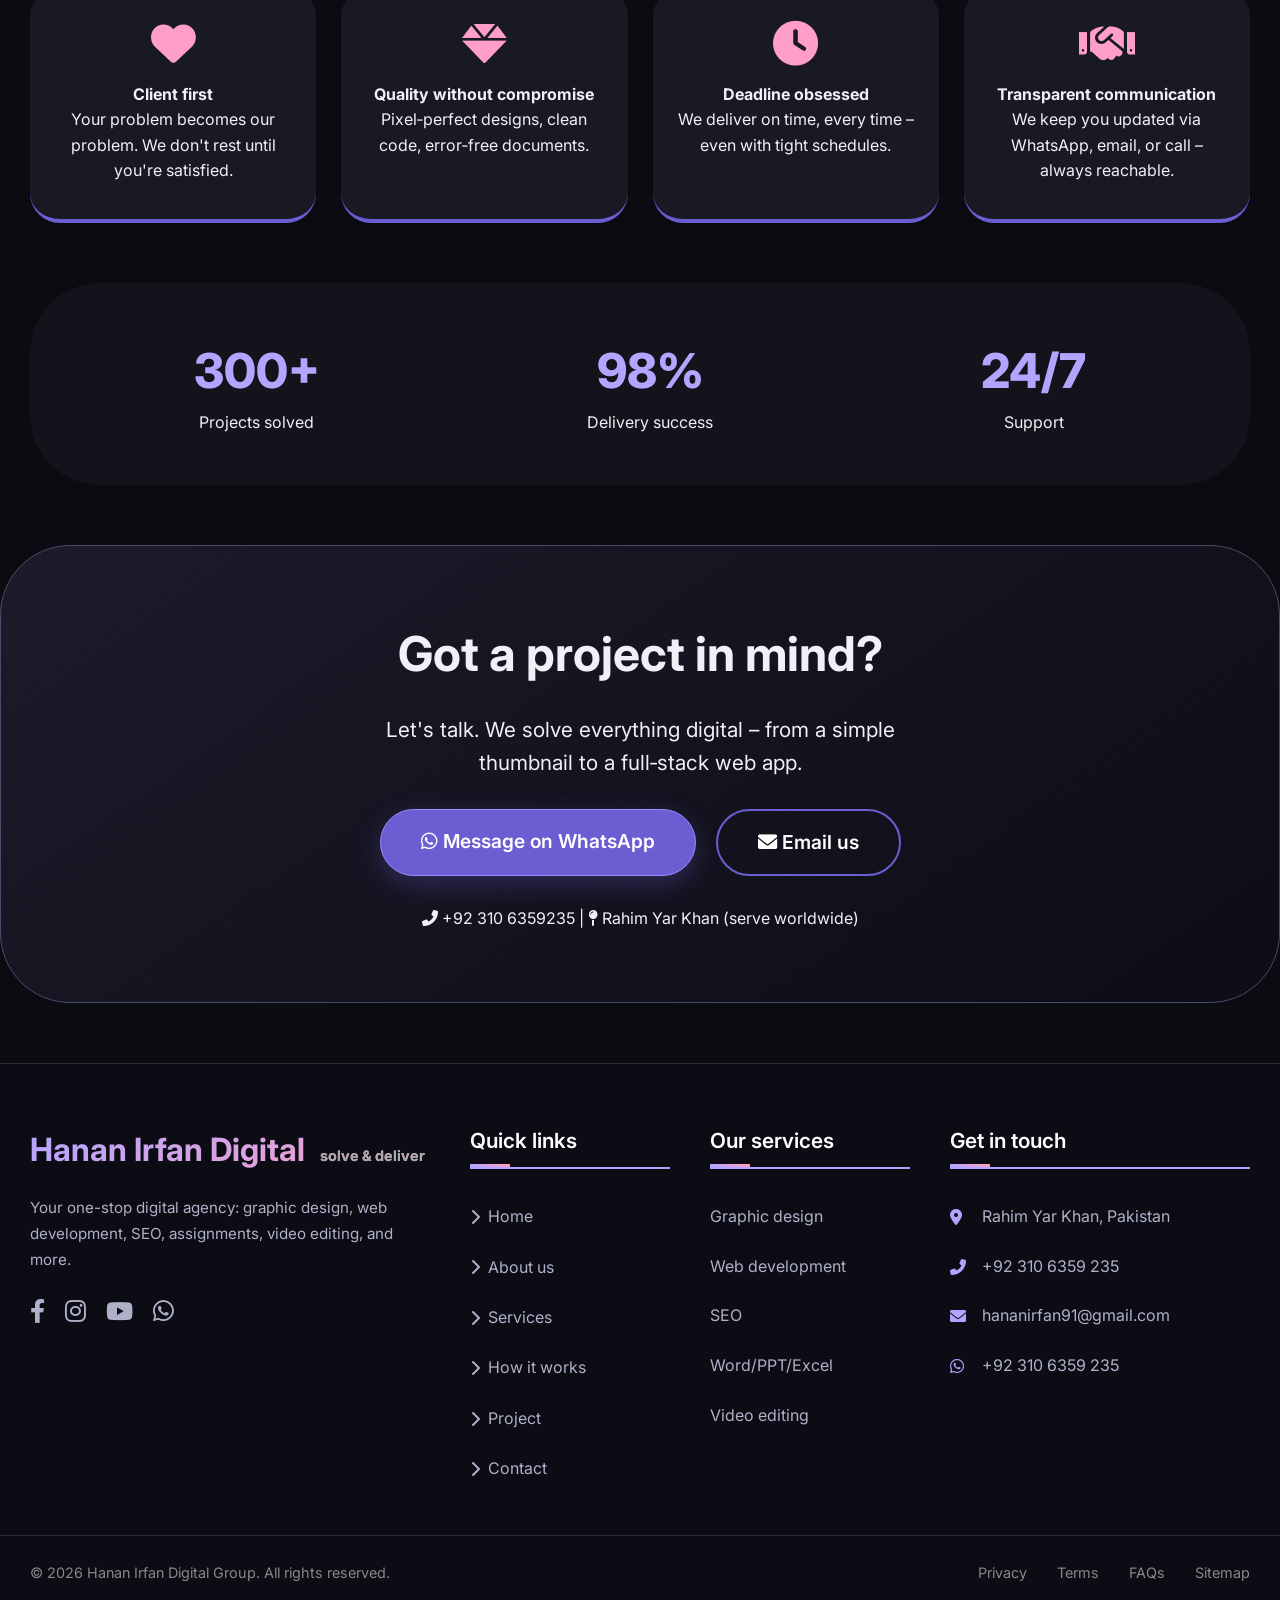
==== commit 3adb17af: "Merge branch 'main' of https://github.com/hananirfan91-hub/hananirfadigitalgroup" ====
--- a/aboutuspge.html
+++ b/aboutuspge.html
@@ -3,45 +3,21 @@
 <head>
   <meta charset="UTF-8">
   <meta name="viewport" content="width=device-width, initial-scale=1.0">
-  <title>About Us – Hanan Irfan Digital Group | We Solve & Deliver</title>
-  <!-- Font Awesome 6 (free) -->
+  
+  <!-- PRIMARY SEO META TAGS (consolidated, keyword-rich) -->
+  <title>About Us – Hanan Irfan Digital Group | We Solve & Deliver Since 2020</title>
+  <meta name="description" content="Learn about Hanan Irfan Digital Group: a Pakistan-based digital agency solving problems since 2020. Graphic design, web development, SEO, assignments, video editing – we solve and deliver.">
+  <meta name="keywords" content="digital agency Pakistan, about Hanan Irfan, Rahim Yar Khan digital services, graphic design team, web development agency, SEO experts Pakistan, content writing services">
+  <meta name="author" content="Hanan Irfan Digital Group">
+  <meta name="robots" content="index, follow">
+  <link rel="canonical" href="https://hidigitalgroup.vercel.app/aboutuspge.html">
+
+  <!-- Font Awesome 6 -->
   <link rel="stylesheet" href="https://cdnjs.cloudflare.com/ajax/libs/font-awesome/6.0.0-beta3/css/all.min.css">
-  <!-- Google Fonts: Inter modern -->
+  <!-- Google Fonts: Inter -->
   <link href="https://fonts.googleapis.com/css2?family=Inter:opsz,wght@14..32,300;14..32,400;14..32,500;14..32,600;14..32,700;14..32,800&display=swap" rel="stylesheet">
   <!-- AOS (animate on scroll) -->
   <link href="https://unpkg.com/aos@2.3.1/dist/aos.css" rel="stylesheet">
-   <!-- CANONICAL URL -->
-  <link rel="canonical" href="https://hidigitalgroup.vercel.app/aboutuspge.html">
-    <!-- OPEN GRAPH / SOCIAL -->
-  <meta property="og:site_name" content="Hanan Irfan Digital Group">
-  <meta property="og:title" content="Hanan Irfan Digital Group – We Solve & Deliver">
-  <meta property="og:description" content="Your one-stop digital agency: Graphic design, Web development, SEO, Video editing, Content writing, Assignments. We solve any digital problem and deliver quality work.">
-  <meta property="og:url" content="https://hidigitalgroup.vercel.app">
-  <meta property="og:type" content="website">
-  <meta property="og:image" content="https://hidigitalgroup.vercel.app/og-image.png">
-  <meta property="og:image:width" content="1200">
-  <meta property="og:image:height" content="630">
-  <meta property="og:image:alt" content="Hanan Irfan Digital Group – Digital Agency">
-  <meta property="og:locale" content="en_US">
-  <meta property="og:image:secure_url" content="https://hidigitalgroup.vercel.app/og-image.png">
-
-  <meta name="twitter:card" content="summary_large_image">
-  <meta name="twitter:site" content="@HananIrfan">
-  <meta name="twitter:creator" content="@HananIrfan">
-  <meta name="twitter:title" content="Hanan Irfan Digital Group – We Solve & Deliver">
-  <meta name="twitter:description" content="Graphic design, Web development, SEO, Video editing, Content writing, Assignments – we solve and deliver.">
-  <meta name="twitter:image" content="https://hidigitalgroup.vercel.app/twitter-card.png">
-  <meta name="twitter:image:alt" content="Hanan Irfan Digital Group">
-
-   <!-- HREFLANG - FIXED: Only one set -->
-  <link rel="alternate" href="https://hidigitalgroup.vercel.app/aboutuspge.html" hreflang="en" />
-  <link rel="alternate" href="https://hidigitalgroup.vercel.app/aboutuspge.html" hreflang="x-default" />
-   <!-- PRIMARY SEO META TAGS -->
-  <title>Hanan Irfan Digital Group – We Solve & Deliver | Graphic Design, Web Dev</title>
-  <meta name="description" content="Hanan Irfan Digital Group One-stop digital agency: graphic design, web development, SEO, video editing, content writing, assignments. We solve any digital problem and deliver quality work — fast & 24/7.">
-  <meta name="keywords" content="Digital agency, graphic design, web development, SEO, video editing, content writing, assignments, thumbnail creator, presentation maker, Rahim Yar Khan">
-  <meta name="author" content="Hanan Irfan Digital Group">
-  <meta name="robots" content="index, follow">
   <!-- in the <head> section of EVERY page -->
 <link rel="stylesheet" href="css/style.css">
 <meta property="og:title" content="About Us – Hanan Irfan Digital Group">
@@ -50,6 +26,7 @@
 <meta name="twitter:title" content="About Us – Hanan Irfan Digital Group">
 <meta name="twitter:description" content="Learn about our journey, mission, and team. We're a Pakistan-based digital agency solving problems since 2020.">
   <style>
+    /* ---------- RESET / GLOBAL ---------- */
     * {
       margin: 0;
       padding: 0;
@@ -61,20 +38,34 @@
       color: #f0f0f7;
       line-height: 1.6;
       overflow-x: hidden;
+      scroll-behavior: smooth;
     }
     .container {
       max-width: 1280px;
       margin: 0 auto;
       padding: 0 30px;
     }
-    /* simple header (consistent with homepage) */
+    @media (max-width: 640px) {
+      .container { padding: 0 20px; }
+    }
+
+    /* ---------- HEADER (identical to index, with active link) ---------- */
     .site-header {
-      padding: 25px 0;
+      padding: 15px 0;
       border-bottom: 1px solid #2a2a36;
-      background: #0b0b12;
+      background: rgba(11, 11, 18, 0.98);
+      backdrop-filter: blur(6px);
+      position: sticky;
+      top: 0;
+      z-index: 1000;
+    }
+    .header-inner {
+      display: flex;
+      justify-content: space-between;
+      align-items: center;
     }
     .logo {
-      font-size: 2.2rem;
+      font-size: 2rem;
       font-weight: 700;
       background: linear-gradient(145deg, #b2a5ff, #ff9ec7);
       -webkit-background-clip: text;
@@ -82,12 +73,53 @@
       letter-spacing: -0.5px;
     }
     .logo span {
-      font-size: 1rem;
+      font-size: 0.9rem;
       color: #aaa;
-      margin-left: 12px;
+      margin-left: 8px;
       background: none;
       -webkit-text-fill-color: #aaa;
     }
+    .desktop-nav {
+      display: flex;
+      gap: 25px;
+      align-items: center;
+    }
+    .desktop-nav a {
+      color: #b0b0c8;
+      text-decoration: none;
+      font-weight: 500;
+      transition: 0.3s;
+      padding: 5px 0;
+      border-bottom: 2px solid transparent;
+    }
+    .desktop-nav a:hover, .desktop-nav a.active {
+      color: #b2a5ff;
+      border-bottom-color: #b2a5ff;
+    }
+    .hamburger {
+      display: none;
+      font-size: 1.8rem;
+      cursor: pointer;
+      color: #b2a5ff;
+    }
+    .mobile-nav {
+      display: none;
+      flex-direction: column;
+      background: #15151f;
+      padding: 20px;
+      border-radius: 20px;
+      margin-top: 15px;
+    }
+    .mobile-nav a {
+      color: #b0b0c8;
+      text-decoration: none;
+      padding: 15px;
+      border-bottom: 1px solid #2a2a3a;
+    }
+    .mobile-nav a:last-child { border-bottom: none; }
+    .mobile-nav a.active { color: #b2a5ff; }
+
+    /* ---------- BUTTONS / UTILS ---------- */
     .btn {
       display: inline-block;
       background: #2b2b3a;
@@ -109,8 +141,16 @@
       transform: translateY(-5px);
       box-shadow: 0 16px 32px rgba(108, 93, 211, 0.5);
     }
+    .btn-outline {
+      background: transparent;
+      border: 2px solid #6c5dd3;
+    }
+    .btn-outline:hover {
+      background: #6c5dd3;
+      transform: translateY(-5px);
+    }
     .section-title {
-      font-size: 3rem;
+      font-size: clamp(2.2rem, 6vw, 3rem);
       font-weight: 700;
       margin-bottom: 25px;
       background: linear-gradient(145deg, #ffffff, #c0b7ff);
@@ -124,7 +164,16 @@
       max-width: 700px;
       margin-bottom: 50px;
     }
-    /* about hero / intro */
+    .floating {
+      animation: float 4s ease-in-out infinite;
+    }
+    @keyframes float {
+      0% { transform: translateY(0); }
+      50% { transform: translateY(-10px); }
+      100% { transform: translateY(0); }
+    }
+
+    /* ---------- ABOUT HERO (enhanced) ---------- */
     .about-hero {
       padding: 80px 0 40px;
       display: grid;
@@ -133,7 +182,7 @@
       align-items: center;
     }
     .about-hero h1 {
-      font-size: 3.5rem;
+      font-size: clamp(2.5rem, 5vw, 3.5rem);
       font-weight: 800;
       background: linear-gradient(to right, #ffffff, #d2c9ff);
       -webkit-background-clip: text;
@@ -150,7 +199,8 @@
       border: 3px solid #6c5dd3;
       box-shadow: 0 30px 40px #00000080;
     }
-    /* story / mission grid */
+
+    /* ---------- STORY / MISSION CARDS ---------- */
     .story-grid {
       display: grid;
       grid-template-columns: repeat(3, 1fr);
@@ -178,45 +228,8 @@
       font-size: 1.8rem;
       margin-bottom: 15px;
     }
-    /* team section (your pictures) */
-    .team-grid {
-      display: grid;
-      grid-template-columns: repeat(4, 1fr);
-      gap: 25px;
-      margin: 50px 0;
-    }
-    .team-member {
-      background: #13131c;
-      border-radius: 40px;
-      padding: 30px 20px;
-      text-align: center;
-      border: 1px solid #333344;
-    }
-    .team-member img {
-      width: 160px;
-      height: 160px;
-      border-radius: 50%;
-      object-fit: cover;
-      border: 4px solid #6c5dd3;
-      margin-bottom: 20px;
-    }
-    .team-member h4 {
-      font-size: 1.5rem;
-      margin-bottom: 5px;
-    }
-    .team-member p {
-      color: #b2a5ff;
-      font-weight: 500;
-    }
-    .badge {
-      background: #2b2b3a;
-      padding: 6px 16px;
-      border-radius: 40px;
-      font-size: 0.9rem;
-      display: inline-block;
-      margin-top: 12px;
-    }
-    /* values / why us (4 pillars) */
+
+    /* ---------- VALUES GRID ---------- */
     .values-grid {
       display: grid;
       grid-template-columns: repeat(4, 1fr);
@@ -235,51 +248,41 @@
       color: #ff9ec7;
       margin-bottom: 15px;
     }
-    /* cta banner */
+
+    /* ---------- STATS SECTION ---------- */
+    .stats-wrapper {
+      display: flex;
+      justify-content: space-around;
+      flex-wrap: wrap;
+      background: #13131c;
+      border-radius: 70px;
+      padding: 50px 30px;
+      margin: 40px 0;
+    }
+    .stat-item {
+      text-align: center;
+    }
+    .stat-number {
+      font-size: 3rem;
+      font-weight: 800;
+      color: #b2a5ff;
+    }
+
+    /* ---------- CTA BANNER ---------- */
     .cta-banner {
       background: linear-gradient(145deg, #1b1b2a, #0d0d16);
       border-radius: 70px;
       padding: 70px 40px;
       text-align: center;
-      margin: 60px  10;
-      display: grid;
-      
+      margin: 60px 0;
       border: 1px solid #4b4b6a;
     }
-    .footer {
-      border-top: 1px solid #2a2a38;
-      padding: 40px 0;
-      text-align: center;
-      color: #888;
-    }
-    /* floating animation */
-    .floating {
-      animation: float 4s ease-in-out infinite;
-    }
-    @keyframes float {
-      0% { transform: translateY(0); }
-      50% { transform: translateY(-10px); }
-      100% { transform: translateY(0); }
-    }
-    /* responsive */
-    @media (max-width: 1000px) {
-      .about-hero { grid-template-columns: 1fr; }
-      .story-grid, .team-grid, .values-grid {
-        grid-template-columns: repeat(2, 1fr);
-      }
-    }
-    @media (max-width: 700px) {
-      .story-grid, .team-grid, .values-grid {
-        grid-template-columns: 1fr;
-      }
-      .about-hero h1 { font-size: 2.8rem; }
-    }
-     /* ===== PROFESSIONAL FOOTER STYLES (copy this to all pages) ===== */
+
+    /* ---------- FOOTER (exact copy from index) ---------- */
     .site-footer {
       background: #0c0c15;
       border-top: 1px solid #2a2a3a;
       color: #e0e0f0;
-      font-family: 'Inter', sans-serif;
     }
     .footer-main {
       max-width: 1280px;
@@ -289,7 +292,6 @@
       grid-template-columns: 2fr 1fr 1fr 1.5fr;
       gap: 40px;
     }
-    /* footer columns */
     .footer-col {
       display: flex;
       flex-direction: column;
@@ -301,14 +303,11 @@
       background: linear-gradient(145deg, #b2a5ff, #ff9ec7);
       -webkit-background-clip: text;
       -webkit-text-fill-color: transparent;
-      letter-spacing: -0.5px;
-      margin-bottom: 10px;
     }
     .footer-logo span {
       font-size: 0.9rem;
       color: #aaa;
       margin-left: 8px;
-      background: none;
       -webkit-text-fill-color: #aaa;
     }
     .footer-about {
@@ -319,7 +318,6 @@
     .footer-social {
       display: flex;
       gap: 20px;
-      margin-top: 10px;
     }
     .footer-social a {
       color: #b0b0c8;
@@ -346,7 +344,6 @@
       width: 40px;
       height: 3px;
       background: linear-gradient(90deg, #b2a5ff, #ff9ec7);
-      border-radius: 3px;
     }
     .footer-col ul {
       list-style: none;
@@ -366,62 +363,12 @@
       color: #b2a5ff;
       transform: translateX(5px);
     }
-    .footer-col ul li i {
-      color: #6c5dd3;
-      font-size: 0.9rem;
-    }
     .contact-info li {
       display: flex;
       align-items: center;
       gap: 12px;
       color: #b0b0c8;
-      margin-bottom: 15px;
-    }
-    .contact-info li i {
-      width: 24px;
-      color: #b2a5ff;
-      font-size: 1.2rem;
-    }
-    .newsletter {
-      margin-top: 10px;
-    }
-    .newsletter p {
-      color: #b0b0c8;
-      margin-bottom: 15px;
-      font-size: 0.95rem;
-    }
-    .newsletter-form {
-      display: flex;
-      flex-direction: column;
-      gap: 10px;
-    }
-    .newsletter-form input {
-      padding: 14px 18px;
-      background: #20202b;
-      border: 1px solid #3a3a4a;
-      border-radius: 50px;
-      color: white;
-      font-family: 'Inter', sans-serif;
-      outline: none;
-    }
-    .newsletter-form input:focus {
-      border-color: #6c5dd3;
-    }
-    .newsletter-form button {
-      padding: 14px 18px;
-      background: #6c5dd3;
-      border: none;
-      border-radius: 50px;
-      color: white;
-      font-weight: 600;
-      cursor: pointer;
-      transition: 0.3s;
-    }
-    .newsletter-form button:hover {
-      background: #5849b8;
-      transform: translateY(-3px);
-    }
-    /* footer bottom */
+    }
     .footer-bottom {
       max-width: 1280px;
       margin: 0 auto;
@@ -437,112 +384,102 @@
     .footer-bottom-links {
       display: flex;
       gap: 30px;
+      flex-wrap: wrap;
     }
     .footer-bottom-links a {
       color: #888;
       text-decoration: none;
-      transition: 0.3s;
-    }
-    .footer-bottom-links a:hover {
-      color: #b2a5ff;
-    }
-    .payment-methods i {
-      font-size: 1.8rem;
-      margin-left: 15px;
-      color: #b0b0c8;
-    }
-    /* responsive */
-    @media (max-width: 1000px) {
-      .footer-main {
-        grid-template-columns: 1fr 1fr;
-        gap: 40px 30px;
+    }
+    .footer-bottom-links a:hover { color: #b2a5ff; }
+
+    /* ---------- RESPONSIVE (comprehensive, team section removed) ---------- */
+    @media (max-width: 1024px) {
+      .desktop-nav { display: none; }
+      .hamburger { display: block; }
+      .about-hero { grid-template-columns: 1fr; text-align: center; }
+      .story-grid, .values-grid {
+        grid-template-columns: repeat(2, 1fr);
       }
     }
     @media (max-width: 700px) {
-      .footer-main {
+      .story-grid, .values-grid {
         grid-template-columns: 1fr;
       }
-      .footer-bottom {
-        flex-direction: column;
-        gap: 15px;
-        text-align: center;
-      }
-      .footer-bottom-links {
-        flex-wrap: wrap;
-        justify-content: center;
-      }
+      .about-hero h1 { font-size: 2.8rem; }
+      .cta-banner { padding: 40px 20px; }
+      .footer-main { grid-template-columns: 1fr; }
+      .footer-bottom { flex-direction: column; gap: 15px; }
+    }
+    @media (max-width: 480px) {
+      .btn { width: 100%; margin: 5px 0; }
+      .cta-banner a { display: block; margin: 10px 0 !important; }
     }
   </style>
     <!-- OR for PNG file -->
     <link rel="icon" type="image/png" href="favicon.ico.png">
-
+ <!-- CANONICAL TAG - Add this -->
+  <link rel="canonical" href="https://hidigitalgroup.vercel.app/aboutuspge.html">
   
 </head>
 <body>
-  <!-- ===== SHARED HEADER - PASTE ON ALL PAGES ===== -->
-<header class="site-header">
-  <div class="container">
-    <div class="header-inner">
-      <div class="logo">Hanan Irfan Digital <span>solve & deliver</span></div>
-      
-      <!-- desktop navigation -->
-      <nav class="desktop-nav">
-        <a href="index.html" class="nav-link">Home</a>
-        <a href="aboutuspge.html" class="nav-link">About</a>
-        <a href="service.html" class="nav-link">Services</a>
-        <a href="howitworks.html" class="nav-link">How It Works</a>
-        <a href="projects.html" class="nav-link">Project</a>
-        <a href="contact.html" class="nav-link">Contact</a>
-      </nav>
-
-      <!-- mobile hamburger -->
-      <div class="hamburger" onclick="toggleMenu()">
-        <i class="fas fa-bars"></i>
-      </div>
-    </div>
-
-    <!-- mobile navigation (hidden by default) -->
-    <div class="mobile-nav" id="mobileNav">
-     <a href="index.htm" class="nav-link">Home</a>
-        <a href="aboutuspge.html" class="nav-link">About</a>
-        <a href="service.html" class="nav-link">Services</a>
-        <a href="howitworks.html" class="nav-link">How It Works</a>
-        <a href="projects.html" class="nav-link">Project</a>
-        <a href="contact.html" class="nav-link">Contact</a>
-    </div>
-  </div>
-</header>
-
-  <!-- ===== ABOUT HERO SECTION ===== -->
+  <!-- ===== HEADER (with active link highlight) ===== -->
+  <header class="site-header">
+    <div class="container">
+      <div class="header-inner">
+        <div class="logo">Hanan Irfan Digital <span>solve & deliver</span></div>
+        <nav class="desktop-nav">
+          <a href="index.html">Home</a>
+          <a href="aboutuspge.html" class="active">About</a>
+          <a href="service.html">Services</a>
+          <a href="howitworks.html">How It Works</a>
+          <a href="projects.html">Project</a>
+          <a href="contact.html">Contact</a>
+        </nav>
+        <div class="hamburger" onclick="toggleMenu()">
+          <i class="fas fa-bars"></i>
+        </div>
+      </div>
+      <div class="mobile-nav" id="mobileNav">
+        <a href="index.html">Home</a>
+        <a href="aboutuspge.html" class="active">About</a>
+        <a href="service.html">Services</a>
+        <a href="howitworks.html">How It Works</a>
+        <a href="projects.html">Project</a>
+        <a href="contact.html">Contact</a>
+      </div>
+    </div>
+  </header>
+
+  <!-- ===== ABOUT HERO ===== -->
   <section class="container">
     <div class="about-hero">
       <div data-aos="fade-right" data-aos-duration="1000">
-        <h1>Hanan Irfan Digital Group We are problem solvers, creators & digital partners</h1>
+        <h1>We are problem solvers, creators & digital partners</h1>
         <p><strong>Hanan Irfan Digital Group</strong> isn't just another agency – we're an extension of your team. Founded in Rahim Yar Khan, Pakistan, we've helped hundreds of clients worldwide with graphic design, web development, SEO, Microsoft Office, assignments, presentations, video editing, thumbnails, image resizing, YouTube content, and content writing. <br><br> <em>If you have a problem, we solve it and deliver.</em></p>
         <a href="#story" class="btn btn-primary"><i class="fas fa-arrow-down"></i> Discover our story</a>
       </div>
-      <div data-aos="fade-left" data-aos-duration="1200" class="about-image floating">
-        <!-- replace with your actual team photo -->
-        <img src="favicon.png" alt="Hanan Irfan Digital team – solving problems">
+      <div data-aos="fade-left" class="about-image floating">
+        <!-- using same placeholder image as before (favicon.png) -->
+        <img src="favicon.png" alt="Hanan Irfan Digital team – solving problems" loading="lazy">
       </div>
     </div>
   </section>
 
-  <!-- ===== OUR STORY / MISSION / VISION (3 cards) ===== -->
+  <!-- ===== STORY / MISSION / VISION ===== -->
   <section id="story" class="container">
     <h2 class="section-title" data-aos="zoom-in">📖 Our story at a glance</h2>
     <div class="story-grid">
       <div class="story-card" data-aos="flip-left">
         <i class="fas fa-seedling"></i>
         <h3>How we started</h3>
-        <p>Hanan Irfan began as a solo designer in 2020, taking small graphic design and assignment help projects. Quickly, demand grew – clients needed web development, SEO, video editing, and more. Today we're a full‑service digital agency with a team of 12+ specialists.</p>
-      </div>
-      <div class="story-card" data-aos="flip-left" data-aos-delay="100">
+        <p>Hanan Irfan began as a solo designer in 2024, taking small graphic design and assignment help projects. Quickly, demand grew – clients needed web development, SEO, video editing, and more. Today we're a full‑service digital agency with a team .</p>
+      </div>
+      <div class="story-card" data-aos="flip-left" data-aos-delay="50">
         <i class="fas fa-bullseye"></i>
         <h3>Our mission</h3>
         <p>To be the most reliable “solve & deliver” partner for businesses and individuals. No matter the task – a logo, a website, an Excel dashboard, a YouTube thumbnail – we handle it with expertise and care.</p>
       </div>
-      <div class="story-card" data-aos="flip-left" data-aos-delay="200">
+      <div class="story-card" data-aos="flip-left" data-aos-delay="100">
         <i class="fas fa-eye"></i>
         <h3>Our vision</h3>
         <p>To become Pakistan's top digital solutions hub, recognized for quality, speed, and integrity. We envision a world where anyone can get professional digital work done with one simple conversation.</p>
@@ -550,132 +487,102 @@
     </div>
   </section>
 
- 
-
-  <!-- ===== OUR VALUES (why people trust us) ===== -->
+  <!-- ===== CORE VALUES ===== (team section completely removed) -->
   <section class="container">
     <h2 class="section-title" data-aos="zoom-in">💎 Our core values</h2>
     <div class="values-grid">
-      <div class="value-item" data-aos="fade-up">
-        <i class="fas fa-heart"></i>
-        <h4>Client first</h4>
-        <p>Your problem becomes our problem. We don't rest until you're satisfied.</p>
-      </div>
-      <div class="value-item" data-aos="fade-up" data-aos-delay="100">
-        <i class="fas fa-gem"></i>
-        <h4>Quality without compromise</h4>
-        <p>Pixel‑perfect designs, clean code, error‑free documents.</p>
-      </div>
-      <div class="value-item" data-aos="fade-up" data-aos-delay="200">
-        <i class="fas fa-clock"></i>
-        <h4>Deadline obsessed</h4>
-        <p>We deliver on time, every time – even with tight schedules.</p>
-      </div>
-      <div class="value-item" data-aos="fade-up" data-aos-delay="300">
-        <i class="fas fa-handshake"></i>
-        <h4>Transparent communication</h4>
-        <p>We keep you updated via WhatsApp, email, or call – always reachable.</p>
-      </div>
+      <div class="value-item" data-aos="fade-up"><i class="fas fa-heart"></i><h4>Client first</h4><p>Your problem becomes our problem. We don't rest until you're satisfied.</p></div>
+      <div class="value-item" data-aos="fade-up" data-aos-delay="50"><i class="fas fa-gem"></i><h4>Quality without compromise</h4><p>Pixel‑perfect designs, clean code, error‑free documents.</p></div>
+      <div class="value-item" data-aos="fade-up" data-aos-delay="100"><i class="fas fa-clock"></i><h4>Deadline obsessed</h4><p>We deliver on time, every time – even with tight schedules.</p></div>
+      <div class="value-item" data-aos="fade-up" data-aos-delay="150"><i class="fas fa-handshake"></i><h4>Transparent communication</h4><p>We keep you updated via WhatsApp, email, or call – always reachable.</p></div>
     </div>
   </section>
 
-  <!-- ===== STATS / ACHIEVEMENTS ===== -->
+  <!-- ===== STATS ===== -->
   <section class="container">
-    <div style="display: flex; justify-content: space-around; flex-wrap: wrap; background: #13131c; border-radius: 70px; padding: 50px; margin: 40px 0;" data-aos="zoom-in">
-      <div style="text-align:center;"><span style="font-size:3rem; font-weight:800; color:#b2a5ff;">500+</span><p>Projects solved</p></div>
-      <div style="text-align:center;"><span style="font-size:3rem; font-weight:800; color:#b2a5ff;">120+</span><p>Happy clients</p></div>
-      <div style="text-align:center;"><span style="font-size:3rem; font-weight:800; color:#b2a5ff;">98%</span><p>Delivery success</p></div>
-      <div style="text-align:center;"><span style="font-size:3rem; font-weight:800; color:#b2a5ff;">24/7</span><p>Support</p></div>
+    <div class="stats-wrapper" data-aos="zoom-in">
+      <div class="stat-item"><span class="stat-number">300+</span><p>Projects solved</p></div>
+      
+      <div class="stat-item"><span class="stat-number">98%</span><p>Delivery success</p></div>
+      <div class="stat-item"><span class="stat-number">24/7</span><p>Support</p></div>
     </div>
   </section>
 
-  <!-- ===== CONTACT / GET IN TOUCH BANNER ===== -->
+  <!-- ===== CTA BANNER ===== -->
   <section class="container cta-banner" data-aos="flip-up">
-    <h2 style="font-size: 3rem; margin-bottom:20px;">Got a project in mind?</h2>
+    <h2 style="font-size: clamp(2rem,5vw,3rem); margin-bottom:20px;">Got a project in mind?</h2>
     <p style="font-size:1.3rem; max-width:600px; margin:0 auto 30px;">Let's talk. We solve everything digital – from a simple thumbnail to a full‑stack web app.</p>
-    <a href="https://api.whatsapp.com/send/?phone=923106359235&text&type=phone_number&app_absent=0" class="btn btn-primary" style="font-size:1.2rem; padding:18px 50px;"><i class="fab fa-whatsapp"></i> Message on WhatsApp</a>
-    <a href="mailto:hananirfan91@gmail.com" class="btn btn-outline" style="margin-left:20px;"><i class="fas fa-envelope"></i> Email us</a>
+    <div style="display: flex; flex-wrap: wrap; gap: 20px; justify-content: center;">
+      <a href="https://api.whatsapp.com/send/?phone=923106359235&text&type=phone_number&app_absent=0" class="btn btn-primary" style="font-size:1.2rem; padding:16px 40px;"><i class="fab fa-whatsapp"></i> Message on WhatsApp</a>
+      <a href="mailto:hananirfan91@gmail.com" class="btn btn-outline" style="font-size:1.2rem; padding:16px 40px;"><i class="fas fa-envelope"></i> Email us</a>
+    </div>
     <p style="margin-top:30px;"><i class="fas fa-phone-alt"></i> +92 310 6359235  |  <i class="fas fa-map-pin"></i> Rahim Yar Khan (serve worldwide)</p>
   </section>
 
-<!-- ===== SHARED FOOTER - PASTE ON ALL PAGES ===== -->
-<footer class="site-footer">
-  <div class="footer-main">
-    <!-- column 1: logo + about -->
-    <div class="footer-col">
-      <div class="footer-logo">Hanan Irfan Digital <span>solve & deliver</span></div>
-      <p class="footer-about">
-        Your one-stop digital agency: graphic design, web development, SEO, assignments, video editing, and more.
-      </p>
-      <div class="footer-social">
-        <a href="https://facebook.com/HananIrfan001"><i class="fab fa-facebook-f"></i></a>
-        <a href="https://instagram.com/tearswithhanan/"><i class="fab fa-instagram"></i></a>
-        <a href="https://www.youtube.com/@ancientmystery-0"><i class="fab fa-youtube"></i></a>
-        <a href="https://api.whatsapp.com/send/?phone=923106359235&text&type=phone_number&app_absent=0"><i class="fab fa-whatsapp"></i></a>
-      </div>
-    </div>
-
-    <!-- column 2: quick links -->
-    <div class="footer-col">
-      <h4>Quick links</h4>
-      <ul>
-        <li><a href="index.html"><i class="fas fa-chevron-right"></i> Home</a></li>
-        <li><a href="aboutuspge.html"><i class="fas fa-chevron-right"></i> About us</a></li>
-        <li><a href="service.html"><i class="fas fa-chevron-right"></i> Services</a></li>
-        <li><a href="howitworks.html"><i class="fas fa-chevron-right"></i> How it works</a></li>
-        <li><a href="projects.html"><i class="fas fa-chevron-right"></i> Project</a></li>
-        
-        <li><a href="contact.html"><i class="fas fa-chevron-right"></i> Contact</a></li>
-      </ul>
-    </div>
-
-    <!-- column 3: services -->
-    <div class="footer-col">
-      <h4>Our services</h4>
-      <ul>
-        <li><a href="service.html">Graphic design</a></li>
-        <li><a href="service.html">Web development</a></li>
-        <li><a href="service.html">SEO</a></li>
-        <li><a href="service.html">Word/PPT/Excel</a></li>
-        <li><a href="service.html">Video editing</a></li>
-      </ul>
-    </div>
-
-    <!-- column 4: contact -->
-    <div class="footer-col">
-      <h4>Get in touch</h4>
-      <ul class="contact-info">
-        <li><i class="fas fa-map-marker-alt"></i> Rahim Yar Khan, Pakistan</li>
-        <li><i class="fas fa-phone-alt"></i> +92 310 6359 235</li>
-        <li><i class="fas fa-envelope"></i> hananirfan91@gmail.com</li>
-        <li><i class="fab fa-whatsapp"></i> +92 310 6359 235</li>
-      </ul>
-    </div>
-  </div>
-
-  <div class="footer-bottom">
-    <div class="copyright">
-      © 2026 Hanan Irfan Digital Group. All rights reserved.
-    </div>
-    <div class="footer-bottom-links">
-      <a href="privacy.html">Privacy</a>
-      <a href="terms.html">Terms</a>
-      <a href="faq.html">FAQs</a>
-      <a href="sitemap.html">Sitemap</a>
-    </div>
-  </div>
-</footer>
-  <!-- AOS script -->
+  <!-- ===== FOOTER ===== -->
+  <footer class="site-footer">
+    <div class="footer-main">
+      <div class="footer-col">
+        <div class="footer-logo">Hanan Irfan Digital <span>solve & deliver</span></div>
+        <p class="footer-about">Your one-stop digital agency: graphic design, web development, SEO, assignments, video editing, and more.</p>
+        <div class="footer-social">
+          <a href="https://facebook.com/HananIrfan001" aria-label="Facebook"><i class="fab fa-facebook-f"></i></a>
+          <a href="https://instagram.com/tearswithhanan/" aria-label="Instagram"><i class="fab fa-instagram"></i></a>
+          <a href="https://www.youtube.com/@ancientmystery-0" aria-label="YouTube"><i class="fab fa-youtube"></i></a>
+          <a href="https://api.whatsapp.com/send/?phone=923106359235&text&type=phone_number&app_absent=0" aria-label="WhatsApp"><i class="fab fa-whatsapp"></i></a>
+        </div>
+      </div>
+      <div class="footer-col">
+        <h4>Quick links</h4>
+        <ul>
+          <li><a href="index.html"><i class="fas fa-chevron-right"></i> Home</a></li>
+          <li><a href="aboutuspge.html"><i class="fas fa-chevron-right"></i> About us</a></li>
+          <li><a href="service.html"><i class="fas fa-chevron-right"></i> Services</a></li>
+          <li><a href="howitworks.html"><i class="fas fa-chevron-right"></i> How it works</a></li>
+          <li><a href="projects.html"><i class="fas fa-chevron-right"></i> Project</a></li>
+          <li><a href="contact.html"><i class="fas fa-chevron-right"></i> Contact</a></li>
+        </ul>
+      </div>
+      <div class="footer-col">
+        <h4>Our services</h4>
+        <ul>
+          <li><a href="service.html">Graphic design</a></li>
+          <li><a href="service.html">Web development</a></li>
+          <li><a href="service.html">SEO</a></li>
+          <li><a href="service.html">Word/PPT/Excel</a></li>
+          <li><a href="service.html">Video editing</a></li>
+        </ul>
+      </div>
+      <div class="footer-col">
+        <h4>Get in touch</h4>
+        <ul class="contact-info">
+          <li><i class="fas fa-map-marker-alt"></i> Rahim Yar Khan, Pakistan</li>
+          <li><i class="fas fa-phone-alt"></i> +92 310 6359 235</li>
+          <li><i class="fas fa-envelope"></i> hananirfan91@gmail.com</li>
+          <li><i class="fab fa-whatsapp"></i> +92 310 6359 235</li>
+        </ul>
+      </div>
+    </div>
+    <div class="footer-bottom">
+      <div class="copyright">© 2026 Hanan Irfan Digital Group. All rights reserved.</div>
+      <div class="footer-bottom-links">
+        <a href="privacy.html">Privacy</a>
+        <a href="terms.html">Terms</a>
+        <a href="faq.html">FAQs</a>
+        <a href="sitemap.html">Sitemap</a>
+      </div>
+    </div>
+  </footer>
+
+  <!-- AOS -->
   <script src="https://unpkg.com/aos@2.3.1/dist/aos.js"></script>
   <script>
-    AOS.init({
-      duration: 800,
-      once: true,
-      offset: 120,
-    });
-  </script>
-  <!-- smooth scroll for internal anchors (if any) -->
-  <script>
+    AOS.init({ duration: 800, once: true, offset: 100 });
+    function toggleMenu() {
+      const nav = document.getElementById('mobileNav');
+      nav.style.display = nav.style.display === 'flex' ? 'none' : 'flex';
+    }
+    // smooth scroll for anchor links
     document.querySelectorAll('a[href^="#"]').forEach(anchor => {
       anchor.addEventListener('click', function(e) {
         e.preventDefault();
@@ -683,33 +590,74 @@
         if(target) target.scrollIntoView({behavior:'smooth'});
       });
     });
-       
-    document.querySelector('.newsletter-form button')?.addEventListener('click', function() {
-      alert('Newsletter subscription would be connected to your email service. Thanks!');
-    });
   </script>
+
+  <!-- ===== ENHANCED SCHEMA (Organization + LocalBusiness + Service + Review) ===== -->
   <script type="application/ld+json">
-{
-  "@context": "https://schema.org",
-  "@type": "LocalBusiness",
-  "name": "Hanan Irfan Digital Group",
-  "image": "https://hidigitalgroup.vercel.app/og-image.png",
-  "address": {
-    "@type": "PostalAddress",
-    "streetAddress": "Abu Dhabi Road",
-    "addressLocality": "Rahim Yar Khan",
-    "addressRegion": "Punjab",
-    "addressCountry": "PK"
-  },
-  "telephone": "+92 310 6359235",
-  "openingHours": "Mo-Sa 09:00-23:00",
-  "sameAs": [
-    "https://facebook.com/HananIrfan001",
-    "https://instagram.com/tearswithhanan/",
-    "https://www.youtube.com/@ancientmystery-0"
-  ]
-}
-</script>
+  {
+    "@context": "https://schema.org",
+    "@graph": [
+      {
+        "@type": "Organization",
+        "@id": "https://hidigitalgroup.vercel.app/#organization",
+        "name": "Hanan Irfan Digital Group",
+        "url": "https://hidigitalgroup.vercel.app",
+        "logo": "https://hidigitalgroup.vercel.app/og-image.png",
+        "sameAs": [
+          "https://facebook.com/HananIrfan001",
+          "https://instagram.com/tearswithhanan/",
+          "https://www.youtube.com/@ancientmystery-0"
+        ],
+        "contactPoint": [
+          { "@type": "ContactPoint", "telephone": "+92-310-6359235", "contactType": "customer service", "areaServed": "PK" },
+          { "@type": "ContactPoint", "contactType": "sales", "url": "https://api.whatsapp.com/send/?phone=923106359235" }
+        ],
+        "address": {
+          "@type": "PostalAddress",
+          "streetAddress": "Abu Dhabi Road",
+          "addressLocality": "Rahim Yar Khan",
+          "addressRegion": "Punjab",
+          "addressCountry": "PK"
+        }
+      },
+      {
+        "@type": "LocalBusiness",
+        "@id": "https://hidigitalgroup.vercel.app/#localbusiness",
+        "name": "Hanan Irfan Digital Group",
+        "image": "https://hidigitalgroup.vercel.app/og-image.png",
+        "url": "https://hidigitalgroup.vercel.app",
+        "telephone": "+92 310 6359235",
+        "priceRange": "$$",
+        "address": { "@type": "PostalAddress", "streetAddress": "Abu Dhabi Road", "addressLocality": "Rahim Yar Khan", "addressRegion": "Punjab", "addressCountry": "PK" },
+        "openingHoursSpecification": [{ "@type": "OpeningHoursSpecification", "dayOfWeek": ["Monday","Tuesday","Wednesday","Thursday","Friday","Saturday"], "opens": "09:00", "closes": "23:00" }],
+        "parentOrganization": { "@id": "https://hidigitalgroup.vercel.app/#organization" }
+      },
+      {
+        "@type": "Service",
+        "@id": "https://hidigitalgroup.vercel.app/#service-graphic-design",
+        "name": "Graphic Design Service",
+        "description": "Professional logo, branding, posters, social media creatives, packaging, thumbnails.",
+        "provider": { "@id": "https://hidigitalgroup.vercel.app/#organization" },
+        "serviceType": "Graphic Design"
+      },
+      {
+        "@type": "Service",
+        "@id": "https://hidigitalgroup.vercel.app/#service-web-dev",
+        "name": "Web Development Service",
+        "description": "HTML/CSS/JS, React, Node, Python, PHP, WordPress, e‑commerce.",
+        "provider": { "@id": "https://hidigitalgroup.vercel.app/#organization" },
+        "serviceType": "Web Development"
+      },
+      {
+        "@type": "Review",
+        "author": { "@type": "Person", "name": "Aashir khanada" },
+        "reviewRating": { "@type": "Rating", "ratingValue": "5", "bestRating": "5" },
+        "reviewBody": "Hanan Irfan Digital redesigned our brand and built our e‑commerce site. They also handle our SEO – impressions and sales skyrocketed.",
+        "itemReviewed": { "@id": "https://hidigitalgroup.vercel.app/#localbusiness" }
+      }
+    ]
+  }
+  </script>
   <script src="main.js"></script>
 </body>
-</html>+</html>
